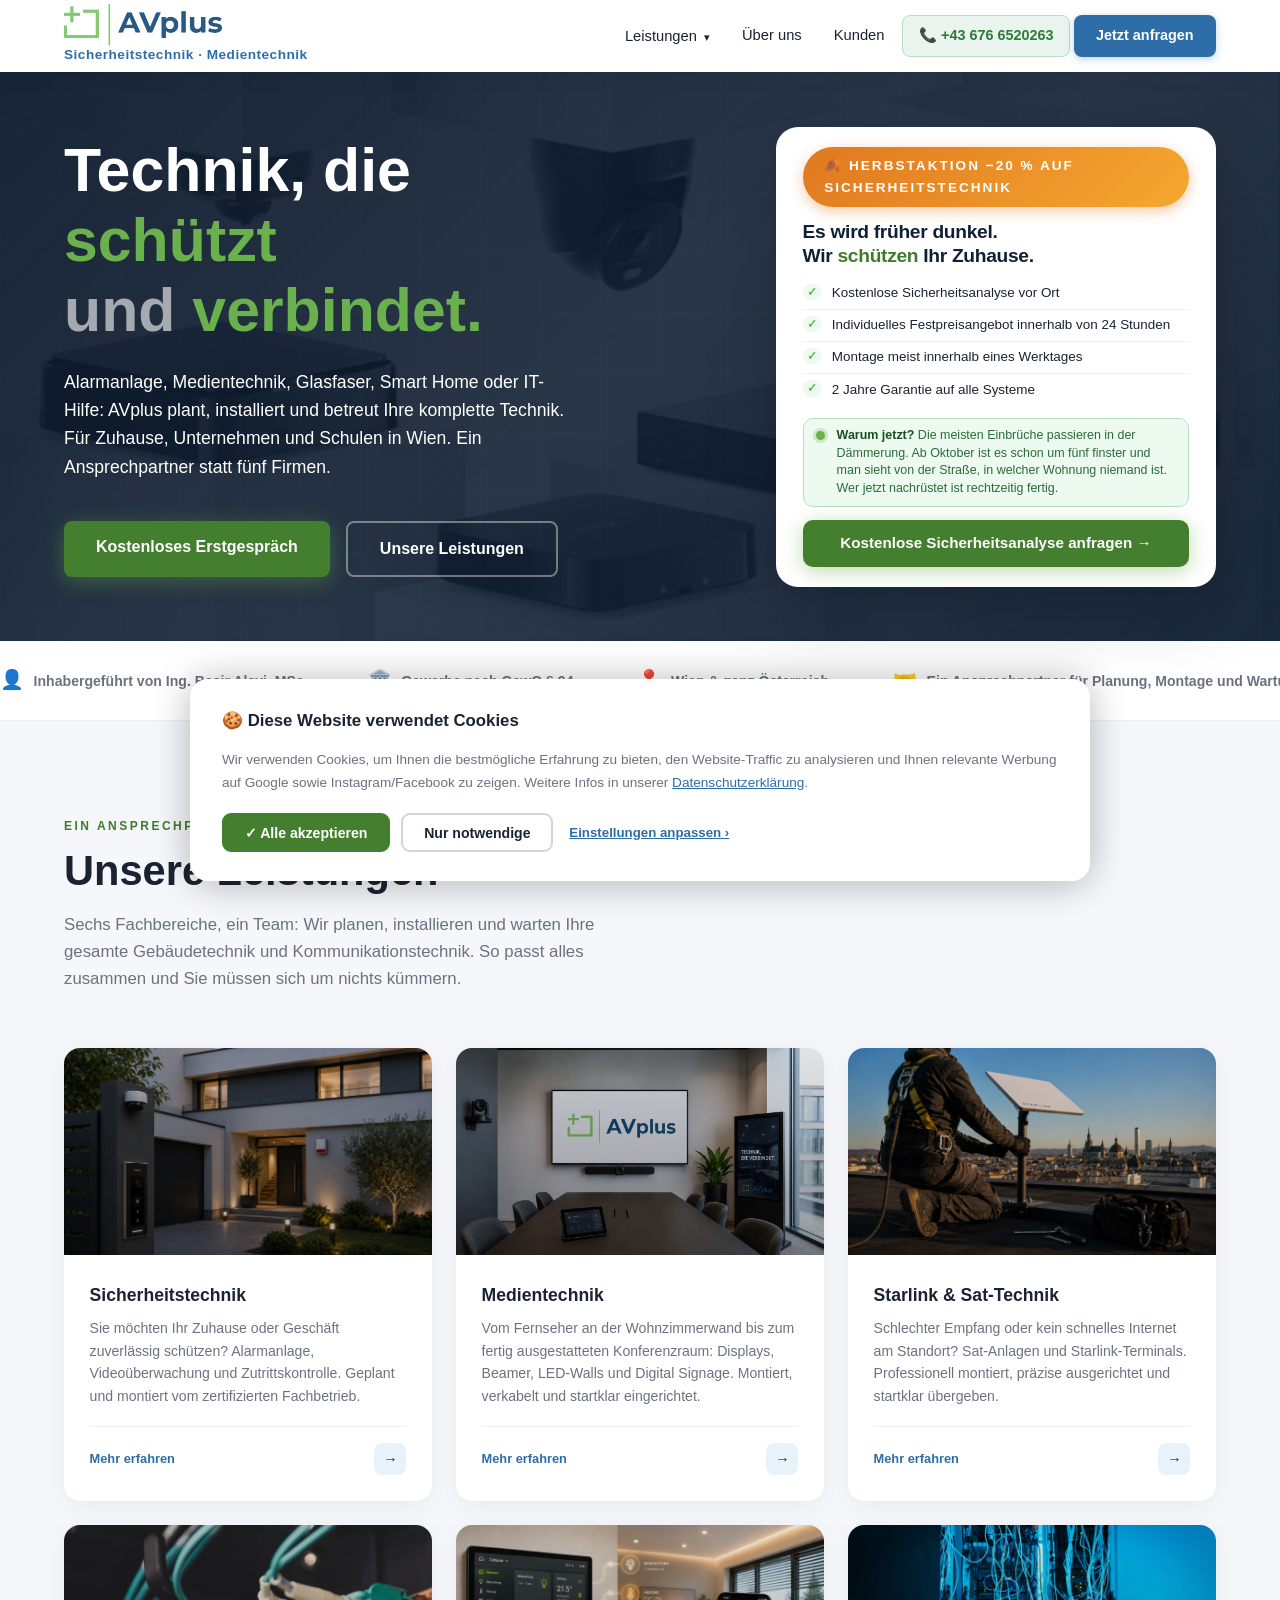
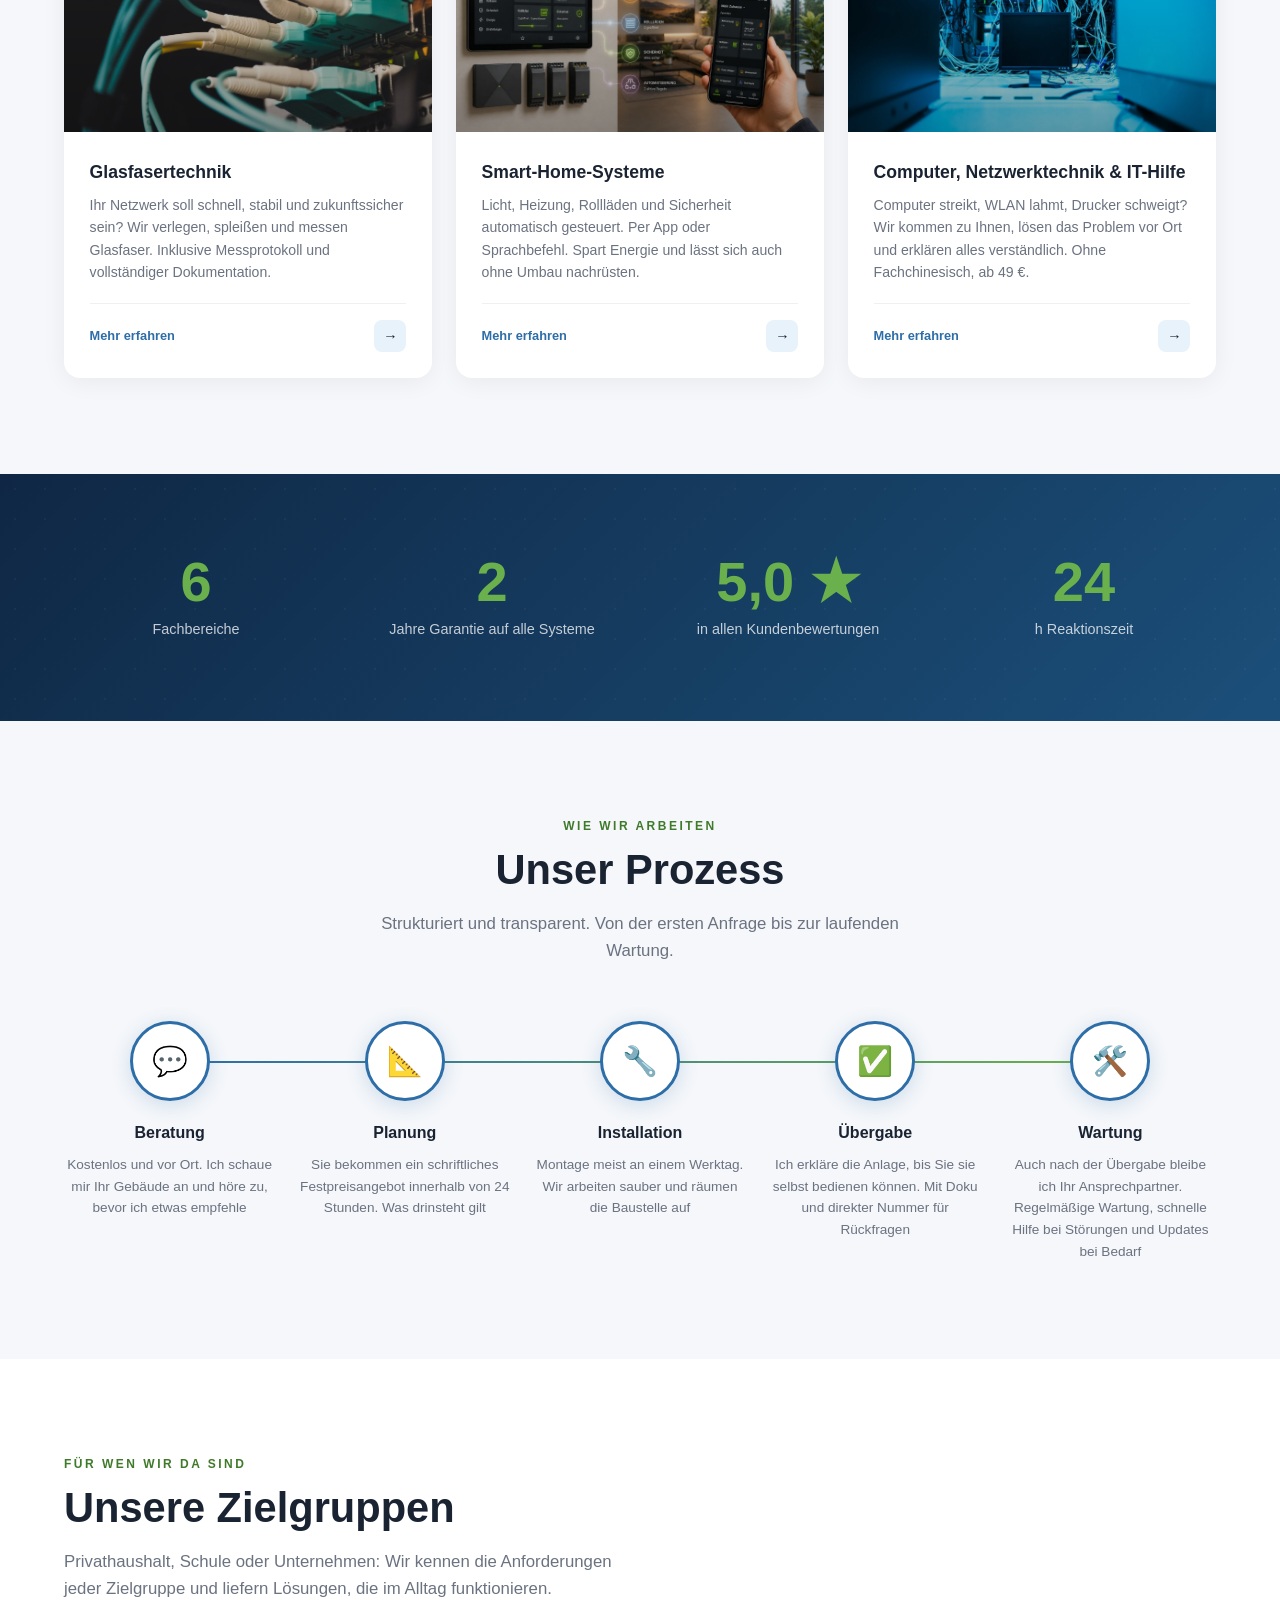
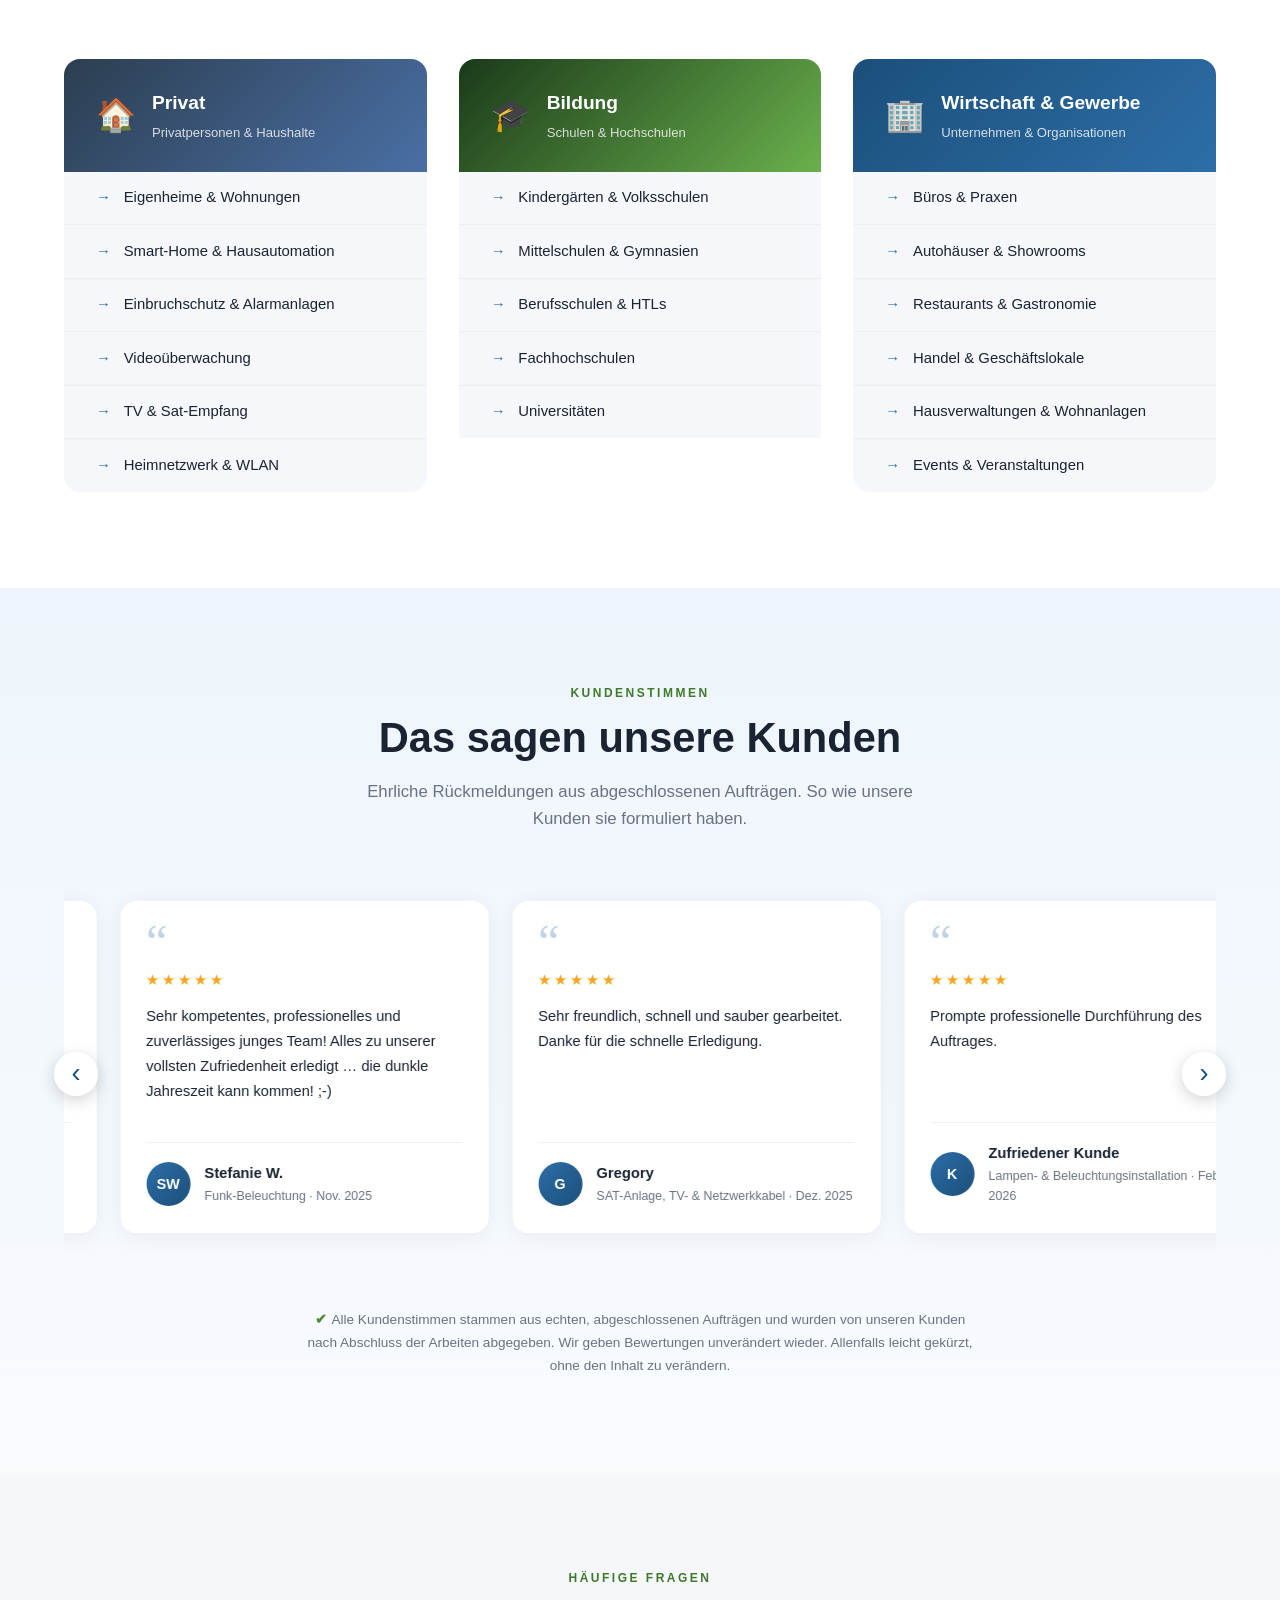
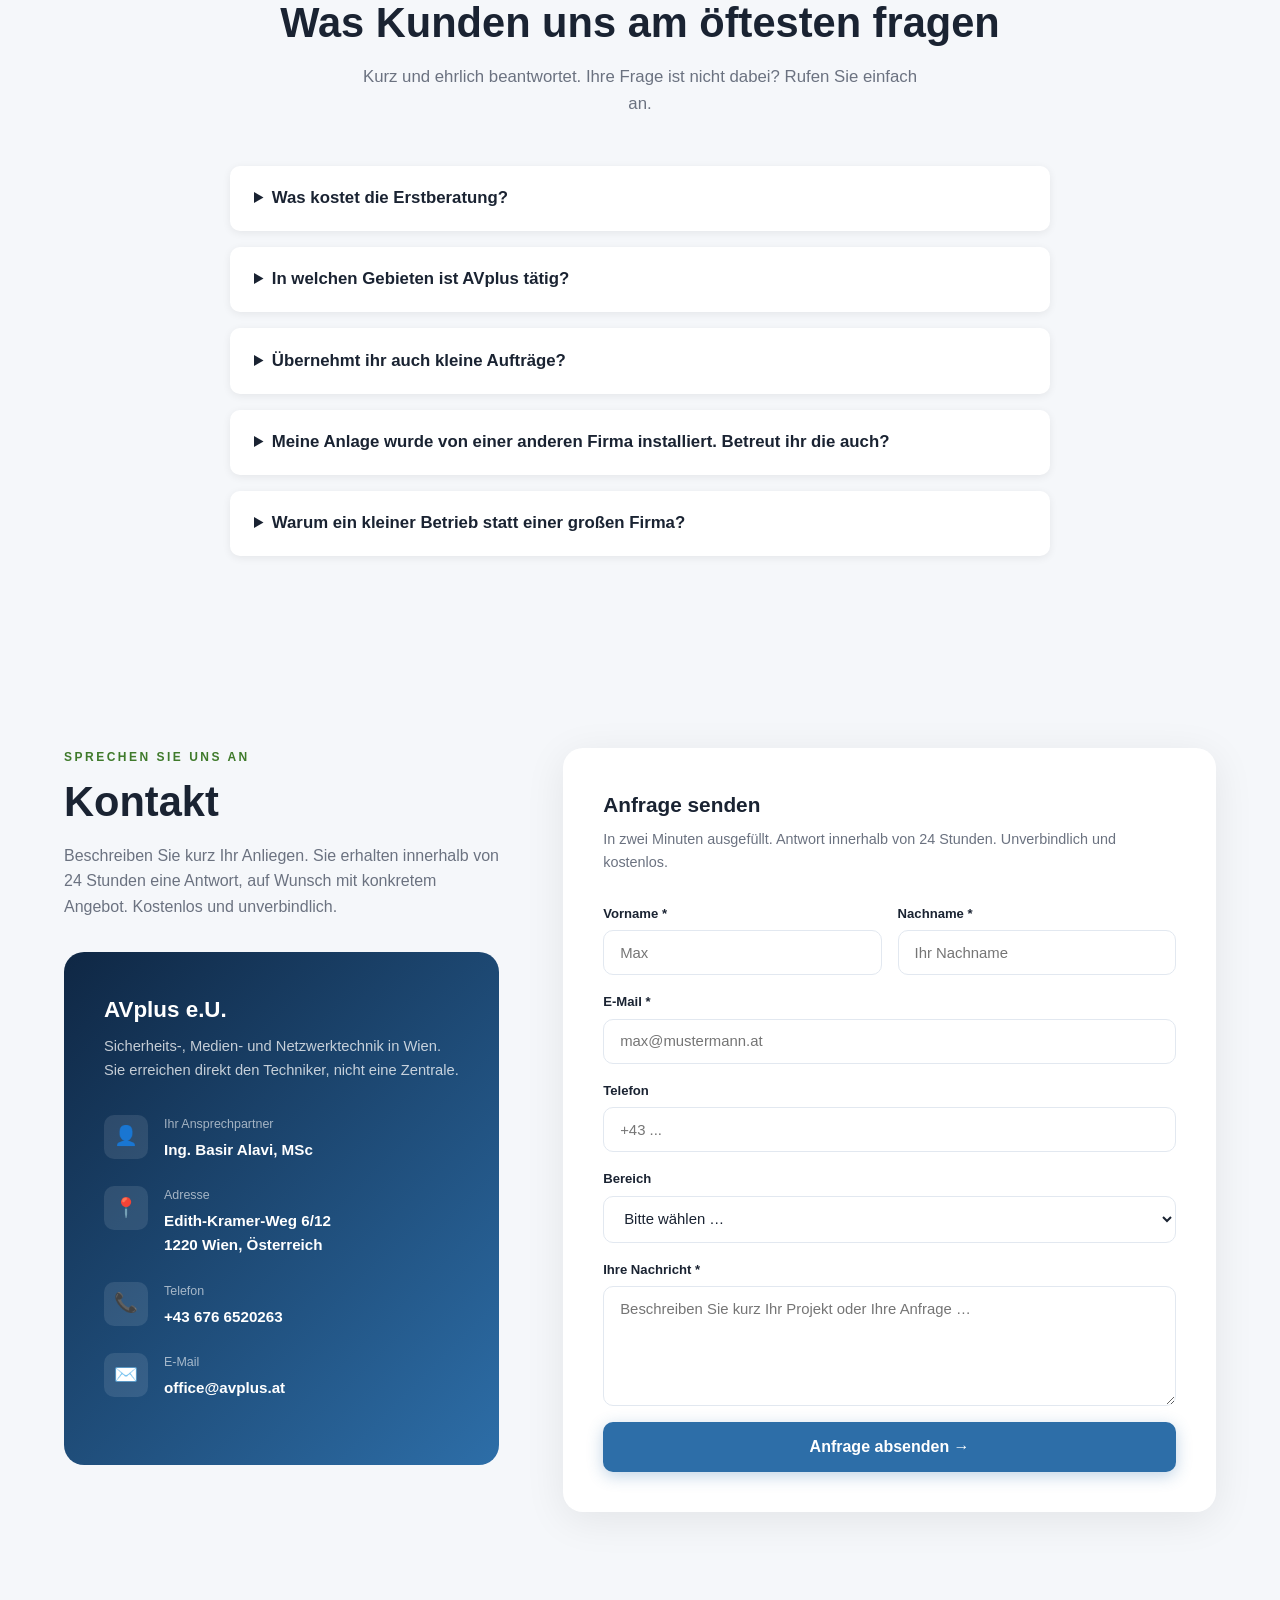
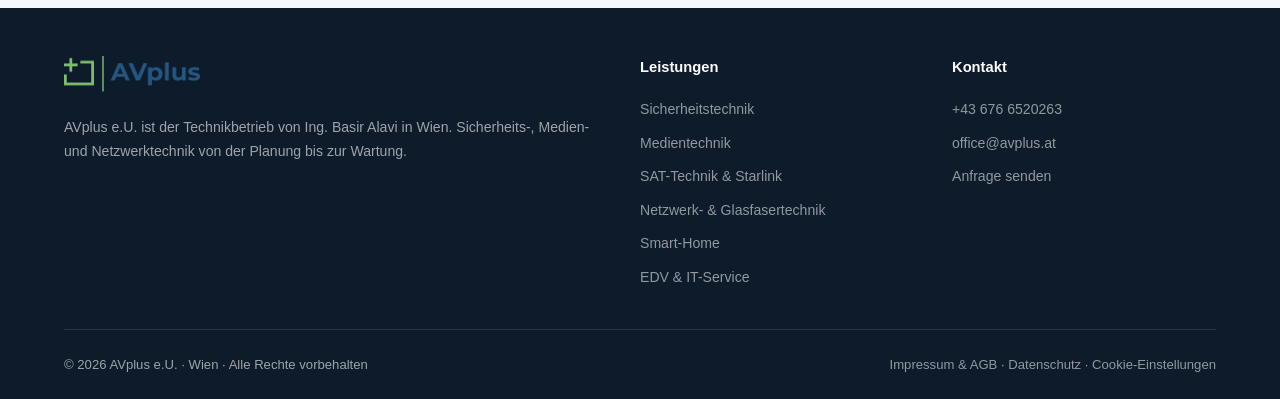
==== index.html @ 1c1f1fd6 "Anruf-Balken am Handy auf allen Leistungsseiten, Herbstaktion als Sicherheitstechnik gekennzeichnet " ====
<!DOCTYPE html>
<html lang="de">
<head>
  <meta charset="UTF-8" />
  <!-- Google Consent Mode v2: standardmäßig alles abgelehnt, bis der Besucher im Cookie-Banner zustimmt -->
  <script>
    window.dataLayer = window.dataLayer || [];
    function gtag(){dataLayer.push(arguments);}
    gtag('consent', 'default', {
      'ad_storage': 'denied',
      'ad_user_data': 'denied',
      'ad_personalization': 'denied',
      'analytics_storage': 'denied',
      'wait_for_update': 500
    });
    gtag('js', new Date());
    gtag('config', 'G-Z25PB37C6Y');
  </script>
  <!-- Google tag (gtag.js) -->
  <link rel="preconnect" href="https://www.googletagmanager.com" />
  <script async src="https://www.googletagmanager.com/gtag/js?id=G-Z25PB37C6Y"></script>
  <meta name="description" content="Alarmanlage, Medientechnik, Glasfaser, Smart Home &amp; IT-Hilfe in Wien. Persönlich geplant von Ing. Basir Alavi, MSc. Kostenlose Beratung ✓ Festpreis in 24 h ✓" />
  <meta name="viewport" content="width=device-width, initial-scale=1.0" />
  <!-- Favicon / Firmenlogo für Browser-Tab & Google-Suche -->
  <link rel="icon" href="/favicon.ico" sizes="any" />
  <link rel="icon" type="image/png" sizes="96x96" href="/favicon-96x96.png" />
  <link rel="icon" type="image/png" sizes="32x32" href="/favicon-32x32.png" />
  <link rel="apple-touch-icon" sizes="180x180" href="/apple-touch-icon.png" />
  <!-- Ohne JavaScript: Scroll-Animationen deaktivieren, damit alle Inhalte sichtbar sind -->
  <noscript><style>.reveal,.reveal-left,.reveal-right{opacity:1 !important;transform:none !important}</style></noscript>
  <meta name="robots" content="index, follow" />
  <link rel="canonical" href="https://www.avplus.at/" />
  <!-- Open Graph -->
  <meta property="og:type" content="website" />
  <meta property="og:url" content="https://www.avplus.at/" />
  <meta property="og:title" content="AVplus e.U. – Sicherheits-, Medien- & Netzwerktechnik in Wien" />
  <meta property="og:description" content="Ein Ansprechpartner für Alarmanlage, Videoüberwachung, Medientechnik, Glasfaser, Smart Home & IT-Hilfe in Wien. Kostenlose Beratung, Angebot in 24 h." />
  <meta property="og:image" content="https://www.avplus.at/bilder/header.png" />
  <meta property="og:locale" content="de_AT" />
  <meta name="twitter:card" content="summary_large_image" />
  <meta name="twitter:title" content="AVplus e.U. – Sicherheits-, Medien- & Netzwerktechnik in Wien" />
  <meta name="twitter:description" content="Alarmanlage, Videoüberwachung, Medientechnik, Glasfaser, Smart Home & IT-Hilfe in Wien. Kostenlose Beratung, Angebot in 24 h." />
  <meta name="twitter:image" content="https://www.avplus.at/bilder/header.png" />
  <!-- Schema.org: LocalBusiness -->
  <script type="application/ld+json">
  {
    "@context": "https://schema.org",
    "@type": "LocalBusiness",
    "@id": "https://www.avplus.at/",
    "name": "AVplus e.U.",
    "description": "Professionelle Sicherheitstechnik, Medientechnik, Smart Home, Glasfasertechnik und IT-Service in Wien und ganz Österreich.",
    "url": "https://www.avplus.at",
    "logo": "https://www.avplus.at/logo.png",
    "image": "https://www.avplus.at/logo.png",
    "foundingDate": "2023-09-27",
    "founder": {
      "@type": "Person",
      "name": "Basir Alavi",
      "honorificPrefix": "Ing.",
      "honorificSuffix": "MSc",
      "jobTitle": "Gründer & Inhaber",
      "worksFor": { "@id": "https://www.avplus.at/" },
      "knowsAbout": ["Sicherheitstechnik", "Alarmanlagen", "Medientechnik", "Glasfasertechnik", "Netzwerktechnik", "Smart Home", "Satellitentechnik"]
    },
    "telephone": "+436766520263",
    "email": "office@avplus.at",
    "address": {
      "@type": "PostalAddress",
      "streetAddress": "Edith-Kramer-Weg 6/12",
      "postalCode": "1220",
      "addressLocality": "Wien",
      "addressCountry": "AT"
    },
    "geo": {
      "@type": "GeoCoordinates",
      "latitude": 48.243966,
      "longitude": 16.481721
    },
    "areaServed": {
      "@type": "AdministrativeArea",
      "name": "Wien und ganz Österreich"
    },
    "priceRange": "€€",
    "openingHoursSpecification": {
      "@type": "OpeningHoursSpecification",
      "dayOfWeek": ["Monday","Tuesday","Wednesday","Thursday","Friday"],
      "opens": "08:00",
      "closes": "18:00"
    },
    "hasOfferCatalog": {
      "@type": "OfferCatalog",
      "name": "Leistungen",
      "itemListElement": [
        {"@type": "Offer", "itemOffered": {"@type": "Service", "name": "Sicherheitstechnik Wien", "url": "https://www.avplus.at/sicherheitstechnik"}},
        {"@type": "Offer", "itemOffered": {"@type": "Service", "name": "Medientechnik Wien", "url": "https://www.avplus.at/medientechnik"}},
        {"@type": "Offer", "itemOffered": {"@type": "Service", "name": "SAT-Technik & Starlink Wien", "url": "https://www.avplus.at/ucc"}},
        {"@type": "Offer", "itemOffered": {"@type": "Service", "name": "Smart Home Wien", "url": "https://www.avplus.at/smarthome"}},
        {"@type": "Offer", "itemOffered": {"@type": "Service", "name": "Glasfasertechnik Wien", "url": "https://www.avplus.at/lwl"}},
        {"@type": "Offer", "itemOffered": {"@type": "Service", "name": "Computer & IT-Hilfe Wien", "url": "https://www.avplus.at/edv"}}
      ]
    },
    "sameAs": [
      "https://firmen.wko.at/avplus-eu-glasfaser--netzwerk---medien-und-sicherheitstechnik/wien/?firmaid=19e0b712-6e92-4921-a608-9145b6416cbd",
      "https://www.evi.gv.at/f/612904f"
    ]
  }
  </script>
  <!-- Schema.org: FAQ der Startseite (Fragen stehen sichtbar im FAQ-Abschnitt) -->
  <script type="application/ld+json">
  {
    "@context": "https://schema.org",
    "@type": "FAQPage",
    "mainEntity": [
      {
        "@type": "Question",
        "name": "Was kostet die Erstberatung?",
        "acceptedAnswer": { "@type": "Answer", "text": "Nichts. Ich schaue mir Ihr Projekt vor Ort an und Sie bekommen innerhalb von 24 Stunden ein schriftliches Festpreisangebot. Das Angebot ist unverbindlich. Sie entscheiden danach in Ruhe." }
      },
      {
        "@type": "Question",
        "name": "In welchen Gebieten ist AVplus tätig?",
        "acceptedAnswer": { "@type": "Answer", "text": "Hauptsächlich in Wien und Umgebung. SAT- und Starlink-Montagen übernehmen wir in ganz Österreich. Bei größeren Projekten zahlt sich auch eine weitere Anfahrt aus. Fragen kostet nichts." }
      },
      {
        "@type": "Question",
        "name": "Übernehmt ihr auch kleine Aufträge?",
        "acceptedAnswer": { "@type": "Answer", "text": "Ja. Ein einzelner Fernseher an der Wand ist genauso willkommen wie ein komplettes Bürogebäude. TV-Montage gibt es ab 79 Euro. IT-Hilfe ab 49 Euro." }
      },
      {
        "@type": "Question",
        "name": "Meine Anlage wurde von einer anderen Firma installiert. Betreut ihr die auch?",
        "acceptedAnswer": { "@type": "Answer", "text": "In den meisten Fällen ja. Ich sehe mir die bestehende Anlage an und sage Ihnen ehrlich, ob eine Übernahme sinnvoll ist. Manchmal reicht ein Service. Manchmal ist der Umstieg günstiger als die Reparatur." }
      },
      {
        "@type": "Question",
        "name": "Warum ein kleiner Betrieb statt einer großen Firma?",
        "acceptedAnswer": { "@type": "Answer", "text": "Weil Sie bei AVplus immer mit derselben Person sprechen. Ing. Basir Alavi plant Ihre Anlage, montiert sie und hebt ab, wenn Sie später anrufen. Dazu kommen fixe Preise. Was im Angebot steht, gilt." }
      }
    ]
  }
  </script>
  <title>Sicherheitstechnik, Medientechnik & Smart Home Wien | AVplus e.U.</title>
  <style>
    *, *::before, *::after { box-sizing: border-box; margin: 0; padding: 0; }

    :root {
      --blue: #2d6ea8;
      --blue-dark: #1b4f7a;
      --blue-light: #e8f2fb;
      --green: #6ab04c;
      --green-dark: #4e8a36;
      --white: #ffffff;
      --gray-light: #f5f7fa;
      --gray: #6b7280;
      --text: #1a2332;
    }

    html { scroll-behavior: smooth; overflow-x: hidden; }

    body {
      font-family: 'Segoe UI', Arial, sans-serif;
      color: var(--text);
      line-height: 1.6;
      overflow-x: hidden;
      background: var(--white);
    }
    img { max-width: 100%; height: auto; }

    /* ── SCROLL ANIMATIONS ── */
    .reveal {
      opacity: 0;
      transform: translateY(40px);
      transition: opacity 0.7s ease, transform 0.7s ease;
    }
    .reveal.visible {
      opacity: 1;
      transform: translateY(0);
    }
    .reveal-left {
      opacity: 0;
      transform: translateX(-50px);
      transition: opacity 0.7s ease, transform 0.7s ease;
    }
    .reveal-left.visible { opacity: 1; transform: translateX(0); }
    .reveal-right {
      opacity: 0;
      transform: translateX(50px);
      transition: opacity 0.7s ease, transform 0.7s ease;
    }
    .reveal-right.visible { opacity: 1; transform: translateX(0); }

    .delay-1 { transition-delay: 0.1s; }
    .delay-2 { transition-delay: 0.2s; }
    .delay-3 { transition-delay: 0.3s; }
    .delay-4 { transition-delay: 0.4s; }
    .delay-5 { transition-delay: 0.5s; }

    /* ── HEADER ── */
    header {
      position: fixed;
      top: 0; left: 0; right: 0;
      z-index: 1000;
      background: rgba(255,255,255,0.97);
      backdrop-filter: blur(10px);
      box-shadow: 0 2px 20px rgba(0,0,0,0.08);
      padding: 0 5%;
      display: flex;
      align-items: center;
      justify-content: space-between;
      height: 72px;
      transition: height 0.3s;
    }

    header.scrolled { height: 60px; box-shadow: 0 4px 24px rgba(0,0,0,0.12); }

    .logo { display:inline-flex; flex-direction:column; align-items:flex-start; text-decoration:none; }
    .logo img { width:auto; height: 42px; transition: height 0.3s; }
    .logo-tagline { font-size:0.72rem; font-weight:600; color:#4a5568; letter-spacing:0.5px; white-space:nowrap; margin-top:3px; }
    header.scrolled .logo img { width:auto; height: 34px; }

    nav { display: flex; gap: 0.2rem; align-items: center; }

    .nav-link {
      text-decoration: none;
      color: var(--text);
      font-size: 0.92rem;
      font-weight: 500;
      padding: 0.5rem 0.9rem;
      border-radius: 6px;
      transition: color 0.2s, background 0.2s;
      position: relative;
    }
    .nav-link:hover { color: var(--blue); background: var(--blue-light); }

    .nav-dropdown { position: relative; }
    .nav-dropdown:hover .dropdown-menu { opacity: 1; pointer-events: all; transform: translateY(0); }

    .dropdown-arrow { font-size: 0.7rem; margin-left: 3px; }

    .dropdown-menu {
      position: absolute;
      top: calc(100% + 8px);
      left: 0;
      background: var(--white);
      border-radius: 12px;
      box-shadow: 0 8px 40px rgba(0,0,0,0.15);
      padding: 0.6rem;
      min-width: 240px;
      opacity: 0;
      pointer-events: none;
      transform: translateY(-8px);
      transition: opacity 0.2s, transform 0.2s;
    }

    .dropdown-menu a {
      display: flex;
      align-items: center;
      gap: 0.75rem;
      padding: 0.65rem 0.9rem;
      border-radius: 8px;
      text-decoration: none;
      color: var(--text);
      font-size: 0.9rem;
      font-weight: 500;
      transition: background 0.15s;
    }
    .dropdown-menu a:hover { background: var(--gray-light); }
    .dropdown-menu a .di { font-size: 1.1rem; }

    .btn {
      display: inline-block;
      background: var(--blue);
      color: var(--white) !important;
      padding: 0.6rem 1.4rem;
      border-radius: 8px;
      text-decoration: none;
      font-weight: 600;
      font-size: 0.9rem;
      transition: background 0.2s, transform 0.15s, box-shadow 0.2s;
      box-shadow: 0 2px 8px rgba(45,110,168,0.3);
    }
    .btn:hover {
      background: var(--blue-dark);
      transform: translateY(-1px);
      box-shadow: 0 4px 16px rgba(45,110,168,0.4);
    }

    /* ── HERO ── */
    #hero {
      margin-top: 72px;
      min-height: 416px;
      background: linear-gradient(135deg, #0d1b2e 0%, #162840 60%, #1a3350 100%);
      display: flex;
      align-items: center;
      justify-content: space-between;
      gap: 3rem;
      padding: 5% 5%;
      position: relative;
      overflow: visible;
      isolation: isolate;
      transform: translateZ(0);
    }

    /* Floating logo watermarks */
    .hero-logo-bg {
      position: absolute;
      pointer-events: none;
      user-select: none;
    }
    .hero-logo-bg img {
      width: 100%;
      height: auto;
      display: block;
      filter: invert(1);
      mix-blend-mode: screen;
      opacity: var(--op, 0.18);
    }

    .hero-logo-1 { width: 420px; right: -30px;  top: -20px;   --dur:12s; --delay:0s;   --op:0.13; }
    .hero-logo-2 { width: 260px; right: 300px;  bottom: -20px;--dur:9s;  --delay:1.8s; --op:0.09; }
    .hero-logo-3 { width: 180px; left: 36%;     top: 12%;     --dur:14s; --delay:3.5s; --op:0.08; }
    .hero-logo-4 { width: 120px; left: 8%;      bottom: 15%;  --dur:11s; --delay:5s;   --op:0.07; }

    @keyframes floatLogo {
      0%   { transform: translateY(0px)   rotate(0deg);  }
      25%  { transform: translateY(-16px) rotate(2deg);  }
      50%  { transform: translateY(-24px) rotate(-2deg); }
      75%  { transform: translateY(-10px) rotate(3deg);  }
      100% { transform: translateY(0px)   rotate(0deg);  }
    }

    /* Animated grid lines */
    .hero-grid {
      position: absolute;
      inset: 0;
      background-image:
        linear-gradient(rgba(255,255,255,0.04) 1px, transparent 1px),
        linear-gradient(90deg, rgba(255,255,255,0.04) 1px, transparent 1px);
      background-size: 60px 60px;
    }

    .hero-content {
      flex: 1;
      min-width: 0;
      color: var(--white);
      position: relative;
      z-index: 1;
    }

    .hero-badge {
      display: inline-flex;
      align-items: center;
      gap: 0.5rem;
      background: rgba(106,176,76,0.2);
      border: 1px solid rgba(106,176,76,0.5);
      color: #a8e88a;
      font-size: 0.78rem;
      font-weight: 700;
      letter-spacing: 1.5px;
      text-transform: uppercase;
      padding: 0.4rem 1rem;
      border-radius: 50px;
      margin-bottom: 1.5rem;
      animation: fadeDown 0.8s ease forwards;
    }
    .hero-badge::before { content: '●'; font-size: 0.6rem; animation: pulse 2s infinite; }
    @keyframes pulse { 0%,100%{opacity:1} 50%{opacity:0.3} }

    .hero-content h1 {
      font-size: clamp(2.2rem, 5vw, 3.8rem);
      font-weight: 800;
      line-height: 1.15;
      margin-bottom: 1.4rem;
      animation: fadeUp 0.8s ease 0.2s both;
      min-height: calc(clamp(2.2rem, 5vw, 3.8rem) * 1.15 * 2);
    }
    .hero-content {
      flex: 0 0 45%;
      max-width: 45%;
    }
    .hero-content h1 span { color: var(--green); }
    .hero-content h1 em { font-style: normal; color: rgba(255,255,255,0.6); }

    .hero-content p {
      font-size: 1.1rem;
      opacity: 0.85;
      margin-bottom: 2.5rem;
      max-width: 520px;
      animation: fadeUp 0.8s ease 0.4s both;
    }

    .hero-btns {
      display: flex;
      gap: 1rem;
      flex-wrap: wrap;
      animation: fadeUp 0.8s ease 0.6s both;
    }

    .btn-hero {
      background: #447f2f;
      color: var(--white);
      padding: 0.85rem 2rem;
      border-radius: 8px;
      text-decoration: none;
      font-weight: 700;
      font-size: 1rem;
      box-shadow: 0 4px 20px rgba(106,176,76,0.4);
      transition: transform 0.2s, box-shadow 0.2s;
    }
    .btn-hero:hover { transform: translateY(-2px); box-shadow: 0 8px 30px rgba(106,176,76,0.5); }

    .btn-ghost {
      background: transparent;
      border: 2px solid rgba(255,255,255,0.4);
      color: var(--white);
      padding: 0.85rem 2rem;
      border-radius: 8px;
      text-decoration: none;
      font-weight: 600;
      font-size: 1rem;
      transition: border-color 0.2s, background 0.2s;
    }
    .btn-ghost:hover { border-color: var(--white); background: rgba(255,255,255,0.1); }

    .hero-stats {
      display: flex;
      gap: 2.5rem;
      margin-top: 3.5rem;
      padding-top: 2.5rem;
      border-top: 1px solid rgba(255,255,255,0.15);
      animation: fadeUp 0.8s ease 0.8s both;
    }
    .hero-stat-num {
      font-size: 2rem;
      font-weight: 800;
      color: var(--green);
    }
    .hero-stat-label { font-size: 0.82rem; color: rgba(255,255,255,0.6); margin-top: 0.1rem; }

    @keyframes fadeUp { from { opacity:0; transform:translateY(30px); } to { opacity:1; transform:translateY(0); } }
    @keyframes fadeDown { from { opacity:0; transform:translateY(-20px); } to { opacity:1; transform:translateY(0); } }

    /* ── PREMIUM PROMO CARD ── */
    .promo-card {
      background: #ffffff;
      border-radius: 22px;
      padding: 1.2rem 1.6rem 1.2rem;
      color: var(--text);
      box-shadow: 0 24px 72px rgba(0,0,0,0.18), 0 4px 16px rgba(0,0,0,0.08);
      border: 1px solid rgba(255,255,255,0.9);
    }
    @keyframes heartbeat {
      0%,100% { box-shadow: 0 24px 72px rgba(0,0,0,0.18), 0 4px 16px rgba(0,0,0,0.08); }
      14%      { box-shadow: 0 28px 80px rgba(106,176,76,0.35), 0 4px 20px rgba(106,176,76,0.2); transform: scale(1.012); }
      28%      { transform: scale(1); }
      42%      { box-shadow: 0 26px 76px rgba(106,176,76,0.2), 0 4px 16px rgba(0,0,0,0.08); transform: scale(1.006); }
      70%      { transform: scale(1); }
    }
    .promo-card.heartbeat { animation: heartbeat 2.6s ease-in-out infinite; }
    /* Handy: kräftigerer Puls mit grünem Ring, damit die Aktion auffällt */
    @keyframes heartbeatMobil {
      0%,100% { transform: scale(1); box-shadow: 0 24px 72px rgba(0,0,0,0.18), 0 4px 16px rgba(0,0,0,0.08); }
      14%     { transform: scale(1.035); box-shadow: 0 0 0 12px rgba(106,176,76,0.22), 0 28px 80px rgba(106,176,76,0.5); }
      28%     { transform: scale(1); box-shadow: 0 0 0 4px rgba(106,176,76,0.1), 0 24px 72px rgba(0,0,0,0.18); }
      42%     { transform: scale(1.02); box-shadow: 0 0 0 8px rgba(106,176,76,0.16), 0 26px 76px rgba(106,176,76,0.35); }
      70%     { transform: scale(1); box-shadow: 0 24px 72px rgba(0,0,0,0.18), 0 4px 16px rgba(0,0,0,0.08); }
    }
    @media (max-width: 768px) {
      .promo-card.heartbeat { animation: heartbeatMobil 2.2s ease-in-out infinite; }
    }

    .promo-badge {
      display: inline-flex;
      align-items: center;
      gap: 0.5rem;
      background: linear-gradient(135deg, #e07820, #f5a830);
      color: #fff;
      font-size: 0.85rem;
      font-weight: 800;
      letter-spacing: 2px;
      text-transform: uppercase;
      padding: 0.52rem 1.35rem;
      border-radius: 50px;
      margin-bottom: 0.8rem;
      box-shadow: 0 4px 14px rgba(224,120,32,0.4);
    }
    .promo-card h3 {
      font-size: clamp(1rem, 1.6vw, 1.2rem);
      font-weight: 800;
      line-height: 1.25;
      margin-bottom: 0.6rem;
      color: #0f1f36;
      letter-spacing: -0.3px;
    }
    .promo-card h3 span { color: #3f7a2b; }
    .promo-card > p {
      font-size: 0.87rem;
      color: #5a6575;
      margin-bottom: 1rem;
      line-height: 1.7;
    }
    .promo-list { list-style: none; margin-bottom: 0.8rem; }
    .promo-list li {
      font-size: 0.84rem;
      padding: 0.3rem 0;
      color: #1a2332;
      display: flex;
      align-items: flex-start;
      gap: 0.7rem;
      border-bottom: 1px solid #f0f2f5;
    }
    .promo-list li:last-child { border-bottom: none; }
    .promo-list li::before {
      content: '✓';
      display: flex; align-items: center; justify-content: center;
      width: 18px; height: 18px; min-width: 18px;
      background: #edfaf0;
      color: var(--green);
      font-weight: 800;
      font-size: 0.72rem;
      border-radius: 50%;
      margin-top: 1px;
    }
    .promo-urgency {
      display: flex;
      align-items: flex-start;
      gap: 0.7rem;
      font-size: 0.78rem;
      color: #2d6a38;
      margin-bottom: 0.8rem;
      padding: 0.55rem 0.8rem;
      background: #edfaf0;
      border-radius: 10px;
      border: 1px solid #b6dfc0;
      line-height: 1.4;
    }
    .promo-urgency strong { color: #1a4d25; font-weight: 700; }
    .promo-live-dot {
      width: 9px; height: 9px; min-width: 9px;
      background: var(--green);
      border-radius: 50%;
      margin-top: 4px;
      box-shadow: 0 0 0 3px rgba(106,176,76,0.25);
      animation: pulse 1.5s infinite;
    }
    .promo-divider {
      border: none;
      border-top: 1px solid #eef0f3;
      margin: 1.2rem 0;
    }
    .promo-trust {
      text-align: center;
      font-size: 0.76rem;
      color: #8a95a3;
      margin-top: 0.8rem;
      letter-spacing: 0.2px;
    }
    .promo-trust span { color: var(--green); font-weight: 600; }

    /* Hero Promo Card */
    .hero-visual {
      position: absolute;
      right: 5%;
      top: 50%;
      transform: translateY(-50%) translateX(60px);
      width: 440px;
      z-index: 3;
      opacity: 0;
      pointer-events: none;
      transition: opacity 0.55s ease, transform 0.65s cubic-bezier(0.34,1.3,0.64,1);
    }
    .hero-visual.show {
      opacity: 1;
      pointer-events: all;
      transform: translateY(-50%) translateX(0) !important;
    }
    @media (max-width: 1100px) {
      #hero { flex-direction: column; }
      .hero-content { flex: 1 1 auto; max-width: 100%; }
      .hero-visual { position: static; width: 100%; max-width: 440px; margin: 2.5rem auto 0; transform: none !important; }
      .hero-visual.show { transform: none !important; }
      #hero > .hero-btns { justify-content: center; margin: 1rem auto 0; position: relative; z-index: 3; }
    }
    .promo-price {
      display: flex;
      align-items: baseline;
      gap: 0.5rem;
      margin-bottom: 1.1rem;
    }
    .promo-price-label { font-size: 0.78rem; opacity: 0.6; }
    .promo-price-val { font-size: 1.6rem; font-weight: 800; color: var(--green); }
    .promo-price-note { font-size: 0.75rem; opacity: 0.55; }
    .promo-cta {
      display: block;
      background: #447f2f;
      color: #fff !important;
      text-align: center;
      padding: 0.7rem 1.5rem;
      border-radius: 10px;
      text-decoration: none;
      font-weight: 700;
      font-size: 0.95rem;
      transition: all 0.2s;
      box-shadow: 0 4px 20px rgba(106,176,76,0.45);
    }
    .promo-cta:hover {
      background: #386b27;
      transform: translateY(-2px);
      box-shadow: 0 8px 30px rgba(106,176,76,0.55);
    }

    /* ── TRUST BAR (Laufband: bewegt sich von rechts nach links) ── */
    .trust-bar {
      background: var(--white);
      padding: 1.5rem 0;
      border-bottom: 1px solid #eee;
      overflow: hidden;
    }
    .trust-track {
      display: flex;
      align-items: center;
      width: max-content;
      animation: trustLauf 35s linear infinite; /* Dauer hier = Geschwindigkeit */
    }
    .trust-bar:hover .trust-track { animation-play-state: paused; }
    @keyframes trustLauf {
      from { transform: translateX(0); }
      to   { transform: translateX(-50%); }
    }
    @media (prefers-reduced-motion: reduce) {
      .trust-track { animation: none; width: auto; flex-wrap: wrap; justify-content: center; }
    }
    .trust-item {
      display: flex;
      align-items: center;
      gap: 0.6rem;
      color: var(--gray);
      font-size: 0.88rem;
      font-weight: 600;
      white-space: nowrap;
      margin-right: 4rem;
    }
    .trust-item .ti { font-size: 1.2rem; }

    /* ── SECTIONS ── */
    section { padding: 6rem 5%; }

    .section-label {
      font-size: 0.75rem;
      font-weight: 700;
      letter-spacing: 2.5px;
      text-transform: uppercase;
      color: #3f7a2b;
      margin-bottom: 0.6rem;
    }

    h2 {
      font-size: clamp(1.8rem, 3.5vw, 2.6rem);
      font-weight: 800;
      color: var(--text);
      line-height: 1.2;
      margin-bottom: 1rem;
    }

    .section-intro {
      color: var(--gray);
      max-width: 560px;
      margin-bottom: 3.5rem;
      font-size: 1.05rem;
    }

    /* ── LEISTUNGEN ── */
    #leistungen { background: var(--gray-light); }

    .leistungen-grid {
      display: grid;
      grid-template-columns: repeat(3, 1fr);
      gap: 1.5rem;
    }

    .l-card {
      background: var(--white);
      border-radius: 16px;
      overflow: hidden;
      box-shadow: 0 4px 24px rgba(0,0,0,0.06);
      transition: transform 0.3s, box-shadow 0.3s;
      text-decoration: none;
      color: var(--text);
      display: flex;
      flex-direction: column;
    }
    .l-card:hover {
      transform: translateY(-6px);
      box-shadow: 0 16px 48px rgba(0,0,0,0.12);
    }

    .l-card-img {
      aspect-ratio: 16 / 9;
      position: relative;
      overflow: hidden;
    }

    .l-card-img img {
      width: 100%;
      height: 100%;
      object-fit: cover;
      transition: transform 0.5s ease;
      display: block;
    }

    .l-card:hover .l-card-img img { transform: scale(1.06); }

    .l-card-img .img-overlay {
      position: absolute;
      inset: 0;
      background: linear-gradient(to bottom, rgba(0,0,0,0.08) 0%, rgba(0,0,0,0.35) 100%);
    }

    .l-card-body { padding: 1.6rem; flex: 1; display: flex; flex-direction: column; }
    .l-card-body h3 { font-size: 1.1rem; font-weight: 700; margin-bottom: 0.5rem; }
    .l-card-body p { font-size: 0.88rem; color: var(--gray); flex: 1; line-height: 1.6; }

    .l-card-footer {
      display: flex;
      align-items: center;
      justify-content: space-between;
      margin-top: 1.2rem;
      padding-top: 1rem;
      border-top: 1px solid #f0f0f0;
    }
    .l-card-footer span { font-size: 0.8rem; font-weight: 700; color: var(--blue); }
    .l-card-arrow {
      width: 32px; height: 32px;
      background: var(--blue-light);
      border-radius: 8px;
      display: flex; align-items: center; justify-content: center;
      font-size: 0.9rem;
      transition: background 0.2s, transform 0.2s;
    }
    .l-card:hover .l-card-arrow { background: var(--blue); color: var(--white); transform: translateX(3px); }

    /* ── NUMBERS ── */
    #zahlen {
      background: linear-gradient(135deg, #0f2744 0%, #1b4f7a 100%);
      padding: 5rem 5%;
      position: relative;
      overflow: hidden;
    }
    #zahlen::before {
      content: '';
      position: absolute;
      inset: 0;
      background-image: radial-gradient(circle, rgba(255,255,255,0.04) 1px, transparent 1px);
      background-size: 30px 30px;
    }

    .zahlen-grid {
      display: grid;
      grid-template-columns: repeat(4, 1fr);
      gap: 2rem;
      position: relative;
    }

    .zahl-item { text-align: center; color: var(--white); }
    .zahl-num {
      font-size: 3.5rem;
      font-weight: 800;
      color: var(--green);
      line-height: 1;
      margin-bottom: 0.5rem;
    }
    .zahl-label { font-size: 0.9rem; opacity: 0.75; }

    /* ── PROZESS ── */
    #prozess { background: var(--gray-light); }

    .prozess-steps {
      display: grid;
      grid-template-columns: repeat(5, 1fr);
      gap: 1.5rem;
      position: relative;
    }

    .prozess-steps::before {
      content: '';
      position: absolute;
      top: 40px;
      left: 10%;
      right: 10%;
      height: 2px;
      background: linear-gradient(90deg, var(--blue), var(--green));
    }

    .prozess-step { text-align: center; position: relative; }

    .step-num {
      width: 80px; height: 80px;
      border-radius: 50%;
      background: var(--white);
      border: 3px solid var(--blue);
      display: flex; align-items: center; justify-content: center;
      font-size: 1.8rem;
      margin: 0 auto 1.2rem;
      position: relative;
      z-index: 1;
      box-shadow: 0 4px 20px rgba(45,110,168,0.2);
      transition: transform 0.3s, border-color 0.3s;
    }
    .prozess-step:hover .step-num { transform: scale(1.1); border-color: var(--green); }

    .prozess-step h3 { font-size: 1rem; font-weight: 700; margin-bottom: 0.5rem; }
    .prozess-step p { font-size: 0.85rem; color: var(--gray); }

    /* ── KUNDEN ── */
    #kunden { background: var(--white); }

    .kunden-wrap {
      display: grid;
      grid-template-columns: 1fr 1fr 1fr;
      gap: 2rem;
    }

    .kunden-block {
      border-radius: 16px;
      overflow: hidden;
    }

    .kunden-header {
      padding: 1.8rem 2rem;
      color: var(--white);
      display: flex;
      align-items: center;
      gap: 1rem;
    }
    .kunden-block:nth-child(1) .kunden-header { background: linear-gradient(135deg, #2c3e50, #4a6fa5); }
    .kunden-block:nth-child(2) .kunden-header { background: linear-gradient(135deg, #1a3a1a, var(--green)); }
    .kunden-block:nth-child(3) .kunden-header { background: linear-gradient(135deg, var(--blue-dark), var(--blue)); }

    .kunden-header h3 { font-size: 1.2rem; font-weight: 700; }
    .kunden-header span { font-size: 2rem; }

    .kunden-list { background: var(--gray-light); }
    .kunden-list li {
      list-style: none;
      display: flex;
      align-items: center;
      gap: 0.8rem;
      padding: 0.9rem 2rem;
      border-bottom: 1px solid #eee;
      font-size: 0.93rem;
      transition: background 0.15s;
    }
    .kunden-list li:hover { background: var(--blue-light); }
    .kunden-list li:last-child { border-bottom: none; }
    .kunden-list li::before { content: '→'; color: var(--blue); font-weight: 700; }

    /* ── KUNDENSTIMMEN / REFERENZEN ── */
    #kundenstimmen { background: linear-gradient(180deg, #eef5fc 0%, #f8fbfe 100%); }

    /* Fließband-Slider */
    .ref-slider { position: relative; }
    .ref-viewport { overflow: hidden; padding: 0.75rem 0 1.75rem; }
    .ref-track {
      display: flex;
      gap: 1.5rem;
      align-items: stretch;
      will-change: transform;
    }
    .ref-track .ref-card { flex: 0 0 calc((100% - 3rem) / 3); }

    .ref-nav {
      position: absolute;
      top: 50%;
      transform: translateY(-50%);
      z-index: 5;
      width: 44px; height: 44px;
      border-radius: 50%;
      border: none;
      background: rgba(255,255,255,0.94);
      box-shadow: 0 4px 16px rgba(0,0,0,0.18);
      color: var(--blue-dark);
      font-size: 1.7rem;
      line-height: 1;
      cursor: pointer;
      display: flex; align-items: center; justify-content: center;
      padding: 0 0 4px;
      transition: background 0.2s, transform 0.2s;
    }
    .ref-nav:hover { background: var(--white); transform: translateY(-50%) scale(1.1); }
    .ref-nav-links { left: -10px; }
    .ref-nav-rechts { right: -10px; }

    .ref-card {
      background: var(--white);
      border-radius: 16px;
      overflow: hidden;
      box-shadow: 0 4px 24px rgba(0,0,0,0.06);
      display: flex;
      flex-direction: column;
      transition: transform 0.3s, box-shadow 0.3s, opacity 0.45s ease;
    }
    .ref-card:hover { transform: translateY(-6px); box-shadow: 0 16px 48px rgba(0,0,0,0.12); }

    /* Optionales Projektfoto (für spätere Referenz-Karten mit Projekt) */
    .ref-img { aspect-ratio: 16 / 9; overflow: hidden; }
    .ref-img img { width: 100%; height: 100%; object-fit: cover; display: block; transition: transform 0.5s ease; }
    .ref-card:hover .ref-img img { transform: scale(1.06); }

    /* Optionaler Projekt-Block (Titel, Ort, Beschreibung, Systeme) */
    .ref-projekt { padding: 1.5rem 1.6rem 0; }
    .ref-projekt h3 { font-size: 1.05rem; font-weight: 700; margin-bottom: 0.2rem; }
    .ref-ort { font-size: 0.8rem; color: var(--gray); margin-bottom: 0.6rem; }
    .ref-desc { font-size: 0.88rem; color: var(--gray); line-height: 1.6; }
    .ref-tags { display: flex; flex-wrap: wrap; gap: 0.4rem; margin-top: 0.8rem; }
    .ref-tag {
      background: var(--blue-light);
      color: var(--blue-dark);
      font-size: 0.72rem;
      font-weight: 600;
      padding: 0.25rem 0.65rem;
      border-radius: 999px;
    }

    /* Bewertungstext */
    .ref-quote { padding: 1.8rem 1.6rem 0; flex: 1; }
    .ref-quote::before {
      content: '\201C';
      display: block;
      font-family: Georgia, 'Times New Roman', serif;
      font-size: 3rem;
      line-height: 0.5;
      color: var(--blue);
      opacity: 0.3;
      margin-bottom: 0.9rem;
    }
    .ref-text { font-size: 0.92rem; line-height: 1.7; color: var(--text); min-height: 6.5em; }

    .ref-stars {
      color: #f5a623;
      font-size: 0.95rem;
      letter-spacing: 3px;
      margin-bottom: 0.7rem;
    }

    /* Kunde (Initialen-Avatar, Name, Meta-Zeile) */
    .ref-autor {
      display: flex;
      align-items: center;
      gap: 0.9rem;
      margin: 1.4rem 1.6rem 1.6rem;
      padding-top: 1.2rem;
      border-top: 1px solid #edf1f5;
    }
    .ref-avatar {
      width: 44px; height: 44px;
      border-radius: 50%;
      background: linear-gradient(135deg, var(--blue), var(--blue-dark));
      color: var(--white);
      font-weight: 700;
      font-size: 0.9rem;
      display: flex; align-items: center; justify-content: center;
      flex-shrink: 0;
    }
    .ref-name { font-weight: 700; font-size: 0.92rem; }
    .ref-meta { font-size: 0.78rem; color: var(--gray); margin-top: 0.1rem; }

    /* Ehrlichkeits-Hinweis unter den Karten */
    .ref-hinweis {
      max-width: 680px;
      margin: 3rem auto 0;
      text-align: center;
      font-size: 0.85rem;
      color: var(--gray);
      line-height: 1.7;
    }
    .ref-hinweis .check { color: var(--green-dark); font-weight: 700; margin-right: 0.3rem; }

    /* ── KONTAKT ── */
    #kontakt { background: var(--gray-light); }

    .kontakt-wrap {
      display: grid;
      grid-template-columns: 1fr 1.5fr;
      gap: 4rem;
      align-items: start;
    }

    .kontakt-info-card {
      background: linear-gradient(135deg, #0f2744, var(--blue));
      border-radius: 20px;
      padding: 2.5rem;
      color: var(--white);
    }

    .kontakt-info-card h3 { font-size: 1.4rem; font-weight: 800; margin-bottom: 0.5rem; }
    .kontakt-info-card > p { opacity: 0.75; font-size: 0.92rem; margin-bottom: 2rem; }

    .ki-item {
      display: flex;
      align-items: flex-start;
      gap: 1rem;
      margin-bottom: 1.5rem;
    }
    .ki-icon {
      width: 44px; height: 44px;
      background: rgba(255,255,255,0.1);
      border-radius: 10px;
      display: flex; align-items: center; justify-content: center;
      font-size: 1.2rem;
      flex-shrink: 0;
    }
    .ki-label { font-size: 0.78rem; opacity: 0.6; margin-bottom: 0.2rem; }
    .ki-value { font-weight: 600; font-size: 0.95rem; }
    .ki-value a { color: var(--white); text-decoration: none; }
    .ki-value a:hover { color: var(--green); }

    .kontakt-form-wrap {
      background: var(--white);
      border-radius: 20px;
      padding: 2.5rem;
      box-shadow: 0 8px 40px rgba(0,0,0,0.08);
    }

    .kontakt-form-wrap h3 { font-size: 1.3rem; font-weight: 800; margin-bottom: 0.4rem; }
    .kontakt-form-wrap > p { color: var(--gray); font-size: 0.9rem; margin-bottom: 1.8rem; }

    form { display: flex; flex-direction: column; gap: 1rem; }

    .form-row { display: grid; grid-template-columns: 1fr 1fr; gap: 1rem; }

    .form-group { display: flex; flex-direction: column; gap: 0.4rem; }
    .form-group label { font-size: 0.82rem; font-weight: 600; color: var(--text); }

    form input, form textarea, form select {
      width: 100%;
      padding: 0.85rem 1rem;
      border: 1.5px solid #e2e8f0;
      border-radius: 10px;
      font-size: 0.93rem;
      font-family: inherit;
      color: var(--text);
      transition: border-color 0.2s, box-shadow 0.2s;
      background: var(--white);
    }

    form input:focus, form textarea:focus, form select:focus {
      outline: none;
      border-color: var(--blue);
      box-shadow: 0 0 0 3px rgba(45,110,168,0.12);
    }

    form textarea { resize: vertical; min-height: 120px; }

    .form-submit {
      background: var(--blue);
      color: var(--white);
      border: none;
      padding: 1rem 2rem;
      border-radius: 10px;
      font-size: 1rem;
      font-weight: 700;
      cursor: pointer;
      transition: background 0.2s, transform 0.15s, box-shadow 0.2s;
      box-shadow: 0 4px 16px rgba(45,110,168,0.3);
    }
    .form-submit:hover {
      background: var(--blue-dark);
      transform: translateY(-2px);
      box-shadow: 0 8px 24px rgba(45,110,168,0.4);
    }

    /* ── FOOTER ── */
    footer {
      background: #0d1b2a;
      color: rgba(255,255,255,0.6);
      padding: 3rem 5% 1.5rem;
    }

    .footer-top {
      display: grid;
      grid-template-columns: 2fr 1fr 1fr;
      gap: 3rem;
      padding-bottom: 2rem;
      border-bottom: 1px solid rgba(255,255,255,0.1);
      margin-bottom: 1.5rem;
    }

    .footer-brand img { width:auto; height: 36px; margin-bottom: 1rem; opacity: 0.95; border-radius: 6px; }
    .footer-brand p { font-size: 0.88rem; line-height: 1.7; }

    .footer-col h4 { color: var(--white); font-size: 0.92rem; font-weight: 700; margin-bottom: 1rem; }
    .footer-col ul { list-style: none; }
    .footer-col ul li { margin-bottom: 0.5rem; }
    .footer-col ul li a {
      color: rgba(255,255,255,0.55);
      text-decoration: none;
      font-size: 0.88rem;
      transition: color 0.2s;
    }
    .footer-col ul li a:hover { color: var(--white); }

    .footer-bottom {
      display: flex;
      justify-content: space-between;
      align-items: center;
      font-size: 0.82rem;
      flex-wrap: wrap;
      gap: 0.5rem;
    }
    .footer-bottom a { color: rgba(255,255,255,0.55); text-decoration: none; }
    .footer-bottom a:hover { color: var(--white); }

    /* ── BACK TO TOP ── */
    #back-top {
      position: fixed;
      bottom: 2rem;
      right: 2rem;
      width: 46px; height: 46px;
      background: var(--blue);
      color: var(--white);
      border-radius: 12px;
      display: flex; align-items: center; justify-content: center;
      font-size: 1.2rem;
      cursor: pointer;
      opacity: 0;
      pointer-events: none;
      transition: opacity 0.3s, transform 0.2s, background 0.2s;
      box-shadow: 0 4px 20px rgba(45,110,168,0.4);
      z-index: 999;
      text-decoration: none;
    }
    #back-top.show { opacity: 1; pointer-events: all; }
    #back-top:hover { background: var(--blue-dark); transform: translateY(-3px); }

    /* ── RESPONSIVE ── */
    @media (max-width: 1024px) {
      .leistungen-grid { grid-template-columns: repeat(2, 1fr); }
      .zahlen-grid { grid-template-columns: repeat(2, 1fr); }
      .ref-track .ref-card { flex-basis: calc((100% - 1.5rem) / 2); }
    }

    @media (max-width: 768px) {
      .kunden-wrap, .kontakt-wrap { grid-template-columns: 1fr; }
      .leistungen-grid { grid-template-columns: 1fr; }
      .ref-track .ref-card { flex-basis: 86%; }
      .prozess-steps { grid-template-columns: 1fr 1fr; }
      .prozess-steps::before { display: none; }
      .footer-top { grid-template-columns: 1fr; gap: 2rem; }
      .form-row { grid-template-columns: 1fr; }
      .hero-stats { gap: 1.5rem; flex-wrap: wrap; }
      .zahlen-grid { grid-template-columns: repeat(2, 1fr); }
      /* Hero kompakter: Aktions-Box direkt unter den Text, weniger Leerraum danach */
      #hero { gap: 1.2rem; }
      .hero-content p { margin-bottom: 0.6rem; }
      .hero-visual { margin-top: 0.5rem !important; }
      #leistungen { padding-top: 2.5rem; }
    }

    /* ── MOBILE NAVIGATION ── */
    .nav-toggle { display: none; background: none; border: none; font-size: 1.6rem; line-height: 1; cursor: pointer; color: var(--text); padding: 0.3rem 0.6rem; border-radius: 8px; }
    @media (max-width:768px) { .nav-toggle { display:flex; align-items:center; gap:0.5rem; background:var(--blue-light); color:var(--blue-dark); font-weight:700; font-size:0.85rem; padding:0.5rem 0.9rem; border-radius:8px; } .nav-toggle .nt-icon { font-size:1.25rem; line-height:1; } }
    @media (max-width: 768px) {
      .nav-toggle { display: block; }
      /* Logo-Unterzeile verkleinert und umbruchfähig, damit der Menü-Button im Bild bleibt */
      header > div > span { font-size: 0.64rem !important; letter-spacing: 0.3px !important; white-space: normal !important; line-height: 1.3 !important; }
      header nav { position: fixed; top: 72px; left: 0; right: 0; background: #fff; flex-direction: column; align-items: stretch; gap: 0.2rem; padding: 0.8rem 5% 1.2rem; box-shadow: 0 16px 30px rgba(0,0,0,0.14); display: none; max-height: calc(100vh - 72px); overflow-y: auto; }
      header nav.nav-open { display: flex; }
      header nav .nav-link { display: block; padding: 0.85rem 0.4rem; font-size: 1rem; }
      .nav-dropdown .dropdown-menu { position: static; opacity: 1; pointer-events: all; transform: none; box-shadow: none; min-width: 0; padding: 0 0 0 0.8rem; }
      header nav .btn { text-align: center; margin-top: 0.4rem; }
    }
  </style>
</head>
<body data-call-bar>

<!-- HEADER -->
<header id="header">
  <div style="display:flex;flex-direction:column;align-items:flex-start;gap:0;">
    <a href="#hero" class="logo"><img src="logo.png" alt="AVplus e.U." width="600" height="159" /></a>
    <span style="font-size:0.85rem;font-weight:600;color:#2d6ea8;letter-spacing:0.5px;white-space:nowrap;line-height:1;margin-top:2px;margin-bottom:6px;">Sicherheitstechnik · Medientechnik</span>
  </div>
  <nav>
    <div class="nav-dropdown">
      <a href="#leistungen" class="nav-link">Leistungen <span class="dropdown-arrow">▾</span></a>
      <div class="dropdown-menu">
        <a href="/sicherheitstechnik"><span class="di">🔒</span> Sicherheitstechnik</a>
        <a href="/medientechnik"><span class="di">📺</span> Medientechnik</a>
        <a href="/ucc"><span class="di">📡</span> SAT-Technik & Starlink</a>
        <a href="/lwl"><span class="di">🔗</span> Netzwerk- & Glasfasertechnik</a>
        <a href="/smarthome"><span class="di">🏠</span> Smart-Home</a>
        <a href="/edv"><span class="di">💻</span> EDV & IT-Service</a>
      </div>
    </div>
    <a href="/ueber-uns" class="nav-link">Über uns</a>
    <a href="#kunden" class="nav-link">Kunden</a>
    <a href="tel:+436766520263" style="display:inline-flex;align-items:center;gap:0.4rem;background:#eaf4ee;color:#2d7a3a;font-weight:700;font-size:0.9rem;padding:0.5rem 1rem;border-radius:8px;text-decoration:none;border:1px solid #b6dfc0;transition:background 0.2s;" onmouseover="this.style.background='#d0eeda'" onmouseout="this.style.background='#eaf4ee'">📞 +43 676 6520263</a>
    <a href="#kontakt" class="btn">Jetzt anfragen</a>
  </nav>
  <button class="nav-toggle" id="nav-toggle" aria-label="Leistungen Menü öffnen" aria-expanded="false"><span class="nt-text">Leistungen</span><span class="nt-icon">☰</span></button>
</header>

<!-- HERO -->
<section id="hero">
  <div class="hero-grid"></div>
  <img fetchpriority="high" width="1600" height="422" src="bilder/header.webp" alt="" style="position:absolute;inset:0;width:100%;height:100%;object-fit:cover;object-position:center center;opacity:0.35;pointer-events:none;z-index:0;transform:translateZ(0);will-change:transform;backface-visibility:hidden;" />
  <div style="position:absolute;inset:0;background:linear-gradient(135deg,rgba(13,27,46,0.85) 0%,rgba(13,27,46,0.65) 50%,rgba(13,27,46,0.85) 100%);z-index:1;pointer-events:none;"></div>

  <div class="hero-content">
    <h1>Technik, die <span>schützt</span> <br><em>und</em> <span>verbindet.</span></h1>
    <p>Alarmanlage, Medientechnik, Glasfaser, Smart Home oder IT-Hilfe: AVplus plant, installiert und betreut Ihre komplette Technik. Für Zuhause, Unternehmen und Schulen in Wien. Ein Ansprechpartner statt fünf Firmen.</p>
    <div class="hero-btns">
      <a href="#kontakt" class="btn-hero">Kostenloses Erstgespräch</a>
      <a href="#leistungen" class="btn-ghost">Unsere Leistungen</a>
    </div>
  </div>


  <!-- HERBST-AKTION -->
  <div class="hero-visual">
    <div class="promo-card">
      <div class="promo-badge">🍂 Herbstaktion −20 % auf Sicherheitstechnik</div>
      <h3>Es wird früher dunkel. <br>Wir <span>schützen</span> Ihr Zuhause.</h3>
      <ul class="promo-list">
        <li>Kostenlose Sicherheitsanalyse vor Ort</li>
        <li>Individuelles Festpreisangebot innerhalb von 24 Stunden</li>
        <li>Montage meist innerhalb eines Werktages</li>
        <li>2 Jahre Garantie auf alle Systeme</li>
      </ul>
      <div class="promo-urgency">
        <span class="promo-live-dot"></span>
        <span><strong>Warum jetzt?</strong> Die meisten Einbrüche passieren in der Dämmerung. Ab Oktober ist es schon um fünf finster und man sieht von der Straße, in welcher Wohnung niemand ist. Wer jetzt nachrüstet ist rechtzeitig fertig.</span>
      </div>
      <a href="#kontakt" class="promo-cta">Kostenlose Sicherheitsanalyse anfragen →</a>
    </div>
  </div>

</section>

<!-- TRUST BAR -->
<div class="trust-bar">
  <div class="trust-track">
  <div class="trust-item"><span class="ti">👤</span> Inhabergeführt von Ing. Basir Alavi, MSc</div>
  <div class="trust-item"><span class="ti">🏛️</span> Gewerbe nach GewO § 94</div>
  <div class="trust-item"><span class="ti">📍</span> Wien & ganz Österreich</div>
  <div class="trust-item"><span class="ti">🤝</span> Ein Ansprechpartner für Planung, Montage und Wartung</div>
  <div class="trust-item"><span class="ti">⚡</span> Angebot innerhalb von 24 Stunden</div>
  <!-- Duplikat für die nahtlose Endlos-Schleife -->
  <div class="trust-item" aria-hidden="true"><span class="ti">👤</span> Inhabergeführt von Ing. Basir Alavi, MSc</div>
  <div class="trust-item" aria-hidden="true"><span class="ti">🏛️</span> Gewerbe nach GewO § 94</div>
  <div class="trust-item" aria-hidden="true"><span class="ti">📍</span> Wien & ganz Österreich</div>
  <div class="trust-item" aria-hidden="true"><span class="ti">🤝</span> Ein Ansprechpartner für Planung, Montage und Wartung</div>
  <div class="trust-item" aria-hidden="true"><span class="ti">⚡</span> Angebot innerhalb von 24 Stunden</div>
  </div>
</div>

<!-- LEISTUNGEN -->
<section id="leistungen">
  <div class="reveal">
    <p class="section-label">Ein Ansprechpartner für alles</p>
    <h2>Unsere Leistungen</h2>
    <p class="section-intro">Sechs Fachbereiche, ein Team: Wir planen, installieren und warten Ihre gesamte Gebäudetechnik und Kommunikationstechnik. So passt alles zusammen und Sie müssen sich um nichts kümmern.</p>
  </div>

  <div class="leistungen-grid">
    <a href="/sicherheitstechnik" class="l-card reveal delay-1">
      <div class="l-card-img">
        <img loading="lazy" decoding="async" width="1536" height="1024" src="bilder/sicherheit-collage.webp" alt="Sicherheitstechnik Wien – Ajax Alarmanlage, Videoüberwachung und Zutrittskontrolle von AVplus e.U." />
        <div class="img-overlay"></div>
      </div>
      <div class="l-card-body">
        <h3>Sicherheitstechnik</h3>
        <p>Sie möchten Ihr Zuhause oder Geschäft zuverlässig schützen? Alarmanlage, Videoüberwachung und Zutrittskontrolle. Geplant und montiert vom zertifizierten Fachbetrieb.</p>
        <div class="l-card-footer">
          <span>Mehr erfahren</span>
          <div class="l-card-arrow">→</div>
        </div>
      </div>
    </a>

    <a href="/medientechnik" class="l-card reveal delay-2">
      <div class="l-card-img">
        <img loading="lazy" decoding="async" width="1200" height="800" src="bilder/medientechnik-konferenzraum-avplus.webp" alt="Medientechnik Wien – TV-Montage, Displays und Digital Signage von AVplus e.U." />
        <div class="img-overlay"></div>
      </div>
      <div class="l-card-body">
        <h3>Medientechnik</h3>
        <p>Vom Fernseher an der Wohnzimmerwand bis zum fertig ausgestatteten Konferenzraum: Displays, Beamer, LED-Walls und Digital Signage. Montiert, verkabelt und startklar eingerichtet.</p>
        <div class="l-card-footer">
          <span>Mehr erfahren</span>
          <div class="l-card-arrow">→</div>
        </div>
      </div>
    </a>


    <a href="/ucc" class="l-card reveal delay-3">
      <div class="l-card-img">
        <img loading="lazy" decoding="async" width="1600" height="900" src="bilder/starlink-wien.webp" alt="Starlink Montage Wien – Techniker installiert Starlink-Antenne auf Dach mit Wiener Skyline, AVplus e.U." />
        <div class="img-overlay"></div>
      </div>
      <div class="l-card-body">
        <h3>Starlink & Sat-Technik</h3>
        <p>Schlechter Empfang oder kein schnelles Internet am Standort? Sat-Anlagen und Starlink-Terminals. Professionell montiert, präzise ausgerichtet und startklar übergeben.</p>
        <div class="l-card-footer">
          <span>Mehr erfahren</span>
          <div class="l-card-arrow">→</div>
        </div>
      </div>
    </a>

    <a href="/lwl" class="l-card reveal delay-4">
      <div class="l-card-img">
        <img loading="lazy" decoding="async" width="1600" height="1067" src="bilder/lwl-glasfaser.webp" alt="Glasfasertechnik Wien – LWL-Verlegung und Spleißtechnik von AVplus e.U." />
        <div class="img-overlay"></div>
      </div>
      <div class="l-card-body">
        <h3>Glasfasertechnik</h3>
        <p>Ihr Netzwerk soll schnell, stabil und zukunftssicher sein? Wir verlegen, spleißen und messen Glasfaser. Inklusive Messprotokoll und vollständiger Dokumentation.</p>
        <div class="l-card-footer">
          <span>Mehr erfahren</span>
          <div class="l-card-arrow">→</div>
        </div>
      </div>
    </a>

    <a href="/smarthome" class="l-card reveal delay-5">
      <div class="l-card-img">
        <img loading="lazy" decoding="async" width="1600" height="900" src="bilder/smarthome-system.webp" alt="Smart Home Wien – Beleuchtung, Heizung, Rolläden und Sicherheit per App steuern, AVplus e.U." />
        <div class="img-overlay"></div>
      </div>
      <div class="l-card-body">
        <h3>Smart-Home-Systeme</h3>
        <p>Licht, Heizung, Rollläden und Sicherheit automatisch gesteuert. Per App oder Sprachbefehl. Spart Energie und lässt sich auch ohne Umbau nachrüsten.</p>
        <div class="l-card-footer">
          <span>Mehr erfahren</span>
          <div class="l-card-arrow">→</div>
        </div>
      </div>
    </a>

    <a href="/edv" class="l-card reveal delay-1">
      <div class="l-card-img">
        <img loading="lazy" decoding="async" width="1600" height="1068" src="bilder/serverraum.webp" alt="Computer und IT-Hilfe Wien – PC-Reparatur, WLAN und Technikhilfe von AVplus e.U." />
        <div class="img-overlay"></div>
      </div>
      <div class="l-card-body">
        <h3>Computer, Netzwerktechnik & IT-Hilfe</h3>
        <p>Computer streikt, WLAN lahmt, Drucker schweigt? Wir kommen zu Ihnen, lösen das Problem vor Ort und erklären alles verständlich. Ohne Fachchinesisch, ab 49 €.</p>
        <div class="l-card-footer">
          <span>Mehr erfahren</span>
          <div class="l-card-arrow">→</div>
        </div>
      </div>
    </a>
  </div>
</section>

<!-- ZAHLEN -->
<section id="zahlen">
  <div class="zahlen-grid">
    <div class="zahl-item reveal delay-1">
      <div class="zahl-num" data-count="6">0</div>
      <div class="zahl-label">Fachbereiche</div>
    </div>
    <div class="zahl-item reveal delay-2">
      <div class="zahl-num" data-count="2">0</div>
      <div class="zahl-label">Jahre Garantie auf alle Systeme</div>
    </div>
    <div class="zahl-item reveal delay-3">
      <div class="zahl-num">5,0 ★</div>
      <div class="zahl-label">in allen Kundenbewertungen</div>
    </div>
    <div class="zahl-item reveal delay-4">
      <div class="zahl-num" data-count="24">0</div>
      <div class="zahl-label">h Reaktionszeit</div>
    </div>
  </div>
</section>

<!-- PROZESS -->
<section id="prozess">
  <div class="reveal" style="text-align:center; margin-bottom:1rem;">
    <p class="section-label">Wie wir arbeiten</p>
    <h2>Unser Prozess</h2>
    <p class="section-intro" style="margin:0 auto 3.5rem;">Strukturiert und transparent. Von der ersten Anfrage bis zur laufenden Wartung.</p>
  </div>

  <div class="prozess-steps">
    <div class="prozess-step reveal delay-1">
      <div class="step-num">💬</div>
      <h3>Beratung</h3>
      <p>Kostenlos und vor Ort. Ich schaue mir Ihr Gebäude an und höre zu, bevor ich etwas empfehle</p>
    </div>
    <div class="prozess-step reveal delay-2">
      <div class="step-num">📐</div>
      <h3>Planung</h3>
      <p>Sie bekommen ein schriftliches Festpreisangebot innerhalb von 24 Stunden. Was drinsteht gilt</p>
    </div>
    <div class="prozess-step reveal delay-3">
      <div class="step-num">🔧</div>
      <h3>Installation</h3>
      <p>Montage meist an einem Werktag. Wir arbeiten sauber und räumen die Baustelle auf</p>
    </div>
    <div class="prozess-step reveal delay-4">
      <div class="step-num">✅</div>
      <h3>Übergabe</h3>
      <p>Ich erkläre die Anlage, bis Sie sie selbst bedienen können. Mit Doku und direkter Nummer für Rückfragen</p>
    </div>
    <div class="prozess-step reveal delay-5">
      <div class="step-num">🛠️</div>
      <h3>Wartung</h3>
      <p>Auch nach der Übergabe bleibe ich Ihr Ansprechpartner. Regelmäßige Wartung, schnelle Hilfe bei Störungen und Updates bei Bedarf</p>
    </div>
  </div>
</section>

<!-- KUNDEN -->
<section id="kunden">
  <div class="reveal">
    <p class="section-label">Für wen wir da sind</p>
    <h2>Unsere Zielgruppen</h2>
    <p class="section-intro">Privathaushalt, Schule oder Unternehmen: Wir kennen die Anforderungen jeder Zielgruppe und liefern Lösungen, die im Alltag funktionieren.</p>
  </div>

  <div class="kunden-wrap">
    <div class="kunden-block reveal-left">
      <div class="kunden-header">
        <span>🏠</span>
        <div>
          <h3>Privat</h3>
          <p style="font-size:0.82rem;opacity:0.8;margin-top:0.2rem;">Privatpersonen & Haushalte</p>
        </div>
      </div>
      <ul class="kunden-list">
        <li>Eigenheime & Wohnungen</li>
        <li>Smart-Home & Hausautomation</li>
        <li>Einbruchschutz & Alarmanlagen</li>
        <li>Videoüberwachung</li>
        <li>TV & Sat-Empfang</li>
        <li>Heimnetzwerk & WLAN</li>
      </ul>
    </div>
    <div class="kunden-block reveal">
      <div class="kunden-header">
        <span>🎓</span>
        <div>
          <h3>Bildung</h3>
          <p style="font-size:0.82rem;opacity:0.8;margin-top:0.2rem;">Schulen & Hochschulen</p>
        </div>
      </div>
      <ul class="kunden-list">
        <li>Kindergärten & Volksschulen</li>
        <li>Mittelschulen & Gymnasien</li>
        <li>Berufsschulen & HTLs</li>
        <li>Fachhochschulen</li>
        <li>Universitäten</li>
      </ul>
    </div>
    <div class="kunden-block reveal-right">
      <div class="kunden-header">
        <span>🏢</span>
        <div>
          <h3>Wirtschaft & Gewerbe</h3>
          <p style="font-size:0.82rem;opacity:0.8;margin-top:0.2rem;">Unternehmen & Organisationen</p>
        </div>
      </div>
      <ul class="kunden-list">
        <li>Büros & Praxen</li>
        <li>Autohäuser & Showrooms</li>
        <li>Restaurants & Gastronomie</li>
        <li>Handel & Geschäftslokale</li>
        <li>Hausverwaltungen & Wohnanlagen</li>
        <li>Events & Veranstaltungen</li>
      </ul>
    </div>
  </div>
</section>

<!-- KUNDENSTIMMEN / REFERENZEN
     ═══════════════════════════════════════════════════════════════════
     Alle drei Bewertungen sind ECHTE Kundenbewertungen
     (alle 5/5 Sterne). Texte wortgetreu übernommen, nur minimal
     geglättet. Beim Ergänzen neuer Bewertungen: nur Originaltexte
     verwenden, höchstens sprachlich leicht kürzen, Inhalt nie ändern.

     SPÄTERER AUSBAU (ohne Designänderung möglich):
     Jede Karte kann zu einer vollständigen Projekt-Referenz erweitert
     werden — Foto, Projekttitel, Ort, Beschreibung und verwendete
     Systeme werden einfach VOR dem <blockquote> eingefügt. Eine
     fertige Beispiel-Vorlage steht auskommentiert am Ende dieser
     Sektion.
     ═══════════════════════════════════════════════════════════════════ -->
<section id="kundenstimmen">
  <div class="reveal" style="text-align:center; margin-bottom:1rem;">
    <p class="section-label">Kundenstimmen</p>
    <h2>Das sagen unsere Kunden</h2>
    <p class="section-intro" style="margin:0 auto 3.5rem;">Ehrliche Rückmeldungen aus abgeschlossenen Aufträgen. So wie unsere Kunden sie formuliert haben.</p>
  </div>

  <div class="ref-slider reveal">
    <button class="ref-nav ref-nav-links" type="button" aria-label="Vorherige Bewertungen anzeigen">‹</button>
    <div class="ref-viewport">
      <div class="ref-track">

    <figure class="ref-card">
      <blockquote class="ref-quote">
        <div class="ref-stars" role="img" aria-label="Bewertung: 5 von 5 Sternen">★★★★★</div>
        <p class="ref-text">Sehr kompetentes, professionelles und zuverlässiges junges Team! Alles zu unserer vollsten Zufriedenheit erledigt … die dunkle Jahreszeit kann kommen! ;-)</p>
      </blockquote>
      <figcaption class="ref-autor">
        <div class="ref-avatar" aria-hidden="true">SW</div>
        <div>
          <div class="ref-name">Stefanie W.</div>
          <div class="ref-meta">Funk-Beleuchtung · Nov. 2025</div>
        </div>
      </figcaption>
    </figure>

    <figure class="ref-card">
      <blockquote class="ref-quote">
        <div class="ref-stars" role="img" aria-label="Bewertung: 5 von 5 Sternen">★★★★★</div>
        <p class="ref-text">Sehr freundlich, schnell und sauber gearbeitet. Danke für die schnelle Erledigung.</p>
      </blockquote>
      <figcaption class="ref-autor">
        <div class="ref-avatar" aria-hidden="true">G</div>
        <div>
          <div class="ref-name">Gregory</div>
          <div class="ref-meta">SAT-Anlage, TV- &amp; Netzwerkkabel · Dez. 2025</div>
        </div>
      </figcaption>
    </figure>

    <figure class="ref-card">
      <blockquote class="ref-quote">
        <div class="ref-stars" role="img" aria-label="Bewertung: 5 von 5 Sternen">★★★★★</div>
        <p class="ref-text">Prompte professionelle Durchführung des Auftrages.</p>
      </blockquote>
      <figcaption class="ref-autor">
        <div class="ref-avatar" aria-hidden="true">K</div>
        <div>
          <div class="ref-name">Zufriedener Kunde</div>
          <div class="ref-meta">Lampen- &amp; Beleuchtungsinstallation · Feb. 2026</div>
        </div>
      </figcaption>
    </figure>

    <!-- ▼ VORLAGE für spätere Projekt-Referenz (auskommentiert lassen,
         bei Bedarf kopieren, ausfüllen und einkommentieren):

    <figure class="ref-card reveal">
      <div class="ref-img">
        <img loading="lazy" decoding="async" src="bilder/projektfoto.webp" alt="Kurze Bildbeschreibung" />
      </div>
      <div class="ref-projekt">
        <h3>Projekttitel</h3>
        <p class="ref-ort">📍 Wien</p>
        <p class="ref-desc">Kurze Beschreibung der durchgeführten Arbeiten.</p>
        <div class="ref-tags">
          <span class="ref-tag">Verwendetes Produkt / System</span>
          <span class="ref-tag">Weiteres System</span>
        </div>
      </div>
      <blockquote class="ref-quote">
        <div class="ref-stars" role="img" aria-label="Bewertung: 5 von 5 Sternen">★★★★★</div>
        <p class="ref-text">Original-Kundenbewertung zu diesem Projekt.</p>
      </blockquote>
      <figcaption class="ref-autor">
        <div class="ref-avatar" aria-hidden="true">NN</div>
        <div>
          <div class="ref-name">Vorname N.</div>
          <div class="ref-meta">Leistung · Plattform · Monat Jahr</div>
        </div>
      </figcaption>
    </figure>
    ▲ ENDE VORLAGE -->

      </div>
    </div>
    <button class="ref-nav ref-nav-rechts" type="button" aria-label="Weitere Bewertungen anzeigen">›</button>
  </div>

  <p class="ref-hinweis reveal"><span class="check">✔</span>Alle Kundenstimmen stammen aus echten, abgeschlossenen Aufträgen und wurden von unseren Kunden nach Abschluss der Arbeiten abgegeben. Wir geben Bewertungen unverändert wieder. Allenfalls leicht gekürzt, ohne den Inhalt zu verändern.</p>

<!-- ═══ BEWERTUNGS-ROTATION ═══════════════════════════════════════════
     Es werden nur echte Kundenbewertungen angezeigt. Neue Bewertungen
     unten im Array `bewertungen` ergänzen — gleiche Felder wie bei den
     bestehenden Einträgen; ab Position 4 werden sie automatisch als
     Karten erzeugt.
     Funktionsweise: Alle Bewertungen laufen als langsames Fließband
     von links nach rechts. Mit den Pfeil-Buttons kann man manuell vor-
     und zurückblättern. Das Band pausiert bei Maus-/Tastaturkontakt;
     bei Nutzern mit reduzierter Bewegung steht es still (Buttons
     funktionieren weiterhin).
     ═══════════════════════════════════════════════════════════════════ -->
<script>
(function () {
  var bewertungen = [
    { stars: 5, initialen: "SW", name: "Stefanie W.", meta: "Funk-Beleuchtung · Nov. 2025",
      text: "Sehr kompetentes, professionelles und zuverlässiges junges Team! Alles zu unserer vollsten Zufriedenheit erledigt … die dunkle Jahreszeit kann kommen! ;-)" },
    { stars: 5, initialen: "G", name: "Gregory", meta: "SAT-Anlage, TV- & Netzwerkkabel · Dez. 2025",
      text: "Sehr freundlich, schnell und sauber gearbeitet. Danke für die schnelle Erledigung." },
    { stars: 5, initialen: "K", name: "Zufriedener Kunde", meta: "Lampen- & Beleuchtungsinstallation · Feb. 2026",
      text: "Prompte professionelle Durchführung des Auftrages." }
    /* Weitere echte Bewertungen hier ergänzen — gleiche Felder wie oben.
       Einträge ab Position 4 werden automatisch als Karten erzeugt. */
  ];

  var slider = document.querySelector('#kundenstimmen .ref-slider');
  var track = slider && slider.querySelector('.ref-track');
  if (!track) return;

  /* Karten für die Einträge 4–10 erzeugen (1–3 stehen bereits im HTML) */
  function karte(b) {
    var fig = document.createElement('figure');
    fig.className = 'ref-card';
    fig.innerHTML =
      '<blockquote class="ref-quote">' +
        '<div class="ref-stars" role="img"></div>' +
        '<p class="ref-text"></p>' +
      '</blockquote>' +
      '<figcaption class="ref-autor">' +
        '<div class="ref-avatar" aria-hidden="true"></div>' +
        '<div><div class="ref-name"></div><div class="ref-meta"></div></div>' +
      '</figcaption>';
    var stars = fig.querySelector('.ref-stars');
    stars.textContent = '★★★★★'.slice(0, b.stars);
    stars.setAttribute('aria-label', 'Bewertung: ' + b.stars + ' von 5 Sternen');
    fig.querySelector('.ref-text').textContent = b.text;
    fig.querySelector('.ref-avatar').textContent = b.initialen;
    fig.querySelector('.ref-name').textContent = b.name;
    fig.querySelector('.ref-meta').textContent = b.meta;
    return fig;
  }
  for (var i = 3; i < bewertungen.length; i++) track.appendChild(karte(bewertungen[i]));

  /* Set einmal duplizieren, damit das Band nahtlos endlos laufen kann */
  var originale = Array.prototype.slice.call(track.children);
  originale.forEach(function (c) {
    var klon = c.cloneNode(true);
    klon.setAttribute('aria-hidden', 'true');
    track.appendChild(klon);
  });

  var offset = 0, setBreite = 0, schritt = 0;
  var pausiert = false, animiert = false, letzte = null;
  var klickPauseBis = 0; /* nach Button-Klick bleibt das Band kurz stehen */
  var autoLauf = !window.matchMedia('(prefers-reduced-motion: reduce)').matches;
  var TEMPO = 0.022; /* Pixel pro Millisekunde (~22 px/s) — hier Geschwindigkeit ändern */

  function messen() {
    var karten = track.children;
    var r0 = karten[0].getBoundingClientRect();
    setBreite = karten[originale.length].getBoundingClientRect().left - r0.left;
    schritt = karten.length > 1 ? karten[1].getBoundingClientRect().left - r0.left : 0;
    while (offset >= 0) offset -= setBreite;
    while (offset < -setBreite) offset += setBreite;
    zeichne();
  }
  function zeichne() {
    track.style.transform = 'translateX(' + offset + 'px)';
  }
  messen();
  offset = -setBreite;
  zeichne();
  window.addEventListener('resize', messen);

  slider.addEventListener('mouseenter', function () { pausiert = true; });
  slider.addEventListener('mouseleave', function () { pausiert = false; });
  slider.addEventListener('focusin', function () { pausiert = true; });
  slider.addEventListener('focusout', function () { pausiert = false; });

  /* Fließband: läuft von links nach rechts */
  function tick(t) {
    if (letzte !== null && autoLauf && !pausiert && !animiert && !document.hidden && t >= klickPauseBis) {
      var dt = Math.min(t - letzte, 100);
      offset += TEMPO * dt;
      if (offset >= 0) offset -= setBreite;
      zeichne();
    }
    letzte = t;
    requestAnimationFrame(tick);
  }
  requestAnimationFrame(tick);

  /* Pfeil-Buttons: eine Karte vor / zurück */
  function normalisiere() {
    while (offset >= 0) offset -= setBreite;
    while (offset < -setBreite) offset += setBreite;
  }
  function animiereZu(ziel) {
    /* Ohne laufende Frames (versteckter Tab) direkt springen statt animieren */
    if (document.hidden) {
      offset = ziel;
      normalisiere();
      zeichne();
      return;
    }
    animiert = true;
    var start = offset, delta = ziel - start, t0 = performance.now();
    function frame(t) {
      var p = Math.min((t - t0) / 420, 1);
      var e = 1 - Math.pow(1 - p, 3);
      offset = start + delta * e;
      zeichne();
      if (p < 1) { requestAnimationFrame(frame); }
      else {
        normalisiere();
        zeichne();
        animiert = false;
      }
    }
    requestAnimationFrame(frame);
  }
  /* Ziel immer am Kartenraster ausrichten, damit nie eine halbe
     Bewertung am linken Rand steht. richtung: +1 = zurück, -1 = weiter */
  function geklickt(richtung) {
    if (animiert || !schritt) return;
    var ziel;
    if (richtung > 0) {
      ziel = Math.ceil(offset / schritt) * schritt;
      if (ziel - offset < schritt * 0.25) ziel += schritt;
    } else {
      ziel = Math.floor(offset / schritt) * schritt;
      if (offset - ziel < schritt * 0.25) ziel -= schritt;
    }
    klickPauseBis = performance.now() + 4000;
    animiereZu(ziel);
  }
  slider.querySelector('.ref-nav-links').addEventListener('click', function () { geklickt(1); });
  slider.querySelector('.ref-nav-rechts').addEventListener('click', function () { geklickt(-1); });
})();
</script>
</section>

<!-- FAQ -->
<section id="faq" style="background:var(--gray-light);">
  <div class="reveal" style="text-align:center; margin-bottom:1rem;">
    <p class="section-label">Häufige Fragen</p>
    <h2>Was Kunden uns am öftesten fragen</h2>
    <p class="section-intro" style="margin:0 auto 3rem;">Kurz und ehrlich beantwortet. Ihre Frage ist nicht dabei? Rufen Sie einfach an.</p>
  </div>
  <div class="reveal" style="max-width:820px; margin:0 auto; display:flex; flex-direction:column; gap:1rem;">
    <details style="background:#fff; border-radius:10px; padding:1.2rem 1.5rem; box-shadow:0 2px 8px rgba(0,0,0,0.07);">
      <summary style="font-weight:600; color:#1a2332; cursor:pointer; font-size:1.05rem;">Was kostet die Erstberatung?</summary>
      <p style="margin-top:0.8rem; color:#6b7280; line-height:1.6;">Nichts. Ich schaue mir Ihr Projekt vor Ort an und Sie bekommen innerhalb von 24 Stunden ein schriftliches Festpreisangebot. Das Angebot ist unverbindlich. Sie entscheiden danach in Ruhe.</p>
    </details>
    <details style="background:#fff; border-radius:10px; padding:1.2rem 1.5rem; box-shadow:0 2px 8px rgba(0,0,0,0.07);">
      <summary style="font-weight:600; color:#1a2332; cursor:pointer; font-size:1.05rem;">In welchen Gebieten ist AVplus tätig?</summary>
      <p style="margin-top:0.8rem; color:#6b7280; line-height:1.6;">Hauptsächlich in Wien und Umgebung. SAT- und Starlink-Montagen übernehmen wir in ganz Österreich. Bei größeren Projekten zahlt sich auch eine weitere Anfahrt aus. Fragen kostet nichts.</p>
    </details>
    <details style="background:#fff; border-radius:10px; padding:1.2rem 1.5rem; box-shadow:0 2px 8px rgba(0,0,0,0.07);">
      <summary style="font-weight:600; color:#1a2332; cursor:pointer; font-size:1.05rem;">Übernehmt ihr auch kleine Aufträge?</summary>
      <p style="margin-top:0.8rem; color:#6b7280; line-height:1.6;">Ja. Ein einzelner Fernseher an der Wand ist genauso willkommen wie ein komplettes Bürogebäude. <a href="/medientechnik" style="color:var(--blue);">TV-Montage gibt es ab 79 Euro</a>. <a href="/edv" style="color:var(--blue);">IT-Hilfe ab 49 Euro</a>.</p>
    </details>
    <details style="background:#fff; border-radius:10px; padding:1.2rem 1.5rem; box-shadow:0 2px 8px rgba(0,0,0,0.07);">
      <summary style="font-weight:600; color:#1a2332; cursor:pointer; font-size:1.05rem;">Meine Anlage wurde von einer anderen Firma installiert. Betreut ihr die auch?</summary>
      <p style="margin-top:0.8rem; color:#6b7280; line-height:1.6;">In den meisten Fällen ja. Ich sehe mir die bestehende Anlage an und sage Ihnen ehrlich, ob eine Übernahme sinnvoll ist. Manchmal reicht ein Service. Manchmal ist der Umstieg günstiger als die Reparatur.</p>
    </details>
    <details style="background:#fff; border-radius:10px; padding:1.2rem 1.5rem; box-shadow:0 2px 8px rgba(0,0,0,0.07);">
      <summary style="font-weight:600; color:#1a2332; cursor:pointer; font-size:1.05rem;">Warum ein kleiner Betrieb statt einer großen Firma?</summary>
      <p style="margin-top:0.8rem; color:#6b7280; line-height:1.6;">Weil Sie bei AVplus immer mit derselben Person sprechen. Ich plane Ihre Anlage, ich montiere sie und ich hebe ab, wenn Sie später anrufen. Dazu kommen fixe Preise. Was im Angebot steht, gilt.</p>
    </details>
  </div>
</section>

<!-- KONTAKT -->
<section id="kontakt">
  <div class="kontakt-wrap">
    <div class="reveal-left">
      <p class="section-label">Sprechen Sie uns an</p>
      <h2>Kontakt</h2>
      <p style="color:var(--gray);margin-bottom:2rem;">Beschreiben Sie kurz Ihr Anliegen. Sie erhalten innerhalb von 24 Stunden eine Antwort, auf Wunsch mit konkretem Angebot. Kostenlos und unverbindlich.</p>

      <div class="kontakt-info-card">
        <h3>AVplus e.U.</h3>
        <p>Sicherheits-, Medien- und Netzwerktechnik in Wien. Sie erreichen direkt den Techniker, nicht eine Zentrale.</p>

        <div class="ki-item">
          <div class="ki-icon">👤</div>
          <div>
            <div class="ki-label">Ihr Ansprechpartner</div>
            <div class="ki-value">Ing. Basir Alavi, MSc</div>
          </div>
        </div>
        <div class="ki-item">
          <div class="ki-icon">📍</div>
          <div>
            <div class="ki-label">Adresse</div>
            <div class="ki-value">Edith-Kramer-Weg 6/12<br>1220 Wien, Österreich</div>
          </div>
        </div>
        <div class="ki-item">
          <div class="ki-icon">📞</div>
          <div>
            <div class="ki-label">Telefon</div>
            <div class="ki-value"><a href="tel:+436766520263">+43 676 6520263</a></div>
          </div>
        </div>
        <div class="ki-item">
          <div class="ki-icon">✉️</div>
          <div>
            <div class="ki-label">E-Mail</div>
            <div class="ki-value"><a href="mailto:office@avplus.at">office@avplus.at</a></div>
          </div>
        </div>
      </div>
    </div>

    <div class="kontakt-form-wrap reveal-right">
      <h3>Anfrage senden</h3>
      <p>In zwei Minuten ausgefüllt. Antwort innerhalb von 24 Stunden. Unverbindlich und kostenlos.</p>
      <form id="kontakt-form" action="https://formspree.io/f/xvzjgjkg" method="POST" onsubmit="handleSubmit(event)">

        <!-- Spam-Schutz (Honeypot) -->
        <input type="text" name="_gotcha" style="display:none" tabindex="-1" autocomplete="off" />
        <!-- Betreffzeile der E-Mail -->
        <input type="hidden" name="_subject" value="Neue Anfrage über avplus.at" />

        <div class="form-row">
          <div class="form-group">
            <label>Vorname *</label>
            <input type="text" name="vorname" placeholder="Max" required />
          </div>
          <div class="form-group">
            <label>Nachname *</label>
            <input type="text" name="nachname" placeholder="Ihr Nachname" required />
          </div>
        </div>
        <div class="form-group">
          <label>E-Mail *</label>
          <input type="email" name="email" placeholder="max@mustermann.at" required />
        </div>
        <div class="form-group">
          <label>Telefon</label>
          <input type="tel" name="telefon" placeholder="+43 ..." />
        </div>
        <div class="form-group">
          <label>Bereich</label>
          <select name="bereich" aria-label="Bereich">
            <option value="" disabled selected>Bitte wählen …</option>
            <option>Sicherheitstechnik</option>
            <option>Medientechnik</option>
            <option>SAT-Technik & Starlink</option>
            <option>Netzwerk- & Glasfasertechnik</option>
            <option>Smart-Home</option>
            <option>Computer & IT-Hilfe</option>
            <option>Service & Wartung</option>
            <option>Sonstiges</option>
          </select>
        </div>
        <div class="form-group">
          <label>Ihre Nachricht *</label>
          <textarea name="nachricht" placeholder="Beschreiben Sie kurz Ihr Projekt oder Ihre Anfrage …" required></textarea>
        </div>
        <button type="submit" class="form-submit" id="form-submit-btn">Anfrage absenden →</button>
        <div id="form-msg" style="display:none;margin-top:1rem;padding:0.9rem 1.2rem;border-radius:10px;font-size:0.93rem;font-weight:600;"></div>
      </form>
    </div>
  </div>
</section>

<!-- FOOTER -->
<footer>
  <div class="footer-top">
    <div class="footer-brand">
      <img loading="lazy" decoding="async" src="logo.png" alt="AVplus e.U." width="600" height="159" />
      <p>AVplus e.U. ist der Technikbetrieb von Ing. Basir Alavi in Wien. Sicherheits-, Medien- und Netzwerktechnik von der Planung bis zur Wartung.</p>
    </div>
    <div class="footer-col">
      <h4>Leistungen</h4>
      <ul>
        <li><a href="/sicherheitstechnik">Sicherheitstechnik</a></li>
        <li><a href="/medientechnik">Medientechnik</a></li>
        <li><a href="/ucc">SAT-Technik & Starlink</a></li>
        <li><a href="/lwl">Netzwerk- & Glasfasertechnik</a></li>
        <li><a href="/smarthome">Smart-Home</a></li>
        <li><a href="/edv">EDV & IT-Service</a></li>
      </ul>
    </div>
    <div class="footer-col">
      <h4>Kontakt</h4>
      <ul>
        <li><a href="tel:+436766520263">+43 676 6520263</a></li>
        <li><a href="mailto:office@avplus.at">office@avplus.at</a></li>
        <li><a href="#kontakt">Anfrage senden</a></li>
      </ul>
    </div>
  </div>
  <div class="footer-bottom">
    <span>© 2026 AVplus e.U. · Wien · Alle Rechte vorbehalten</span>
    <span><a href="/impressum">Impressum & AGB</a> · <a href="/impressum#datenschutz">Datenschutz</a> · <a href="#" onclick="window.avplusOpenCookieSettings();return false;">Cookie-Einstellungen</a></span>
  </div>
</footer>

<a href="#hero" id="back-top" title="Nach oben">↑</a>

<script>
  // Scroll animations
  const observer = new IntersectionObserver((entries) => {
    entries.forEach(e => {
      if (e.isIntersecting) {
        e.target.classList.add('visible');
        // Counter animation
        const num = e.target.querySelector('[data-count]');
        if (num && !num.dataset.animated) {
          num.dataset.animated = true;
          const target = +num.dataset.count;
          let current = 0;
          const step = target / 60;
          const timer = setInterval(() => {
            current += step;
            if (current >= target) { current = target; clearInterval(timer); }
            num.textContent = Math.round(current);
          }, 20);
        }
      }
    });
  }, { threshold: 0.15 });

  document.querySelectorAll('.reveal, .reveal-left, .reveal-right').forEach(el => observer.observe(el));

  // Header scroll effect
  const header = document.getElementById('header');
  const backTop = document.getElementById('back-top');
  window.addEventListener('scroll', () => {
    if (window.scrollY > 80) {
      header.classList.add('scrolled');
      backTop.classList.add('show');
    } else {
      header.classList.remove('scrolled');
      backTop.classList.remove('show');
    }
  });

  async function handleSubmit(e) {
    e.preventDefault();
    const form = e.target;
    const btn = document.getElementById('form-submit-btn');
    const msg = document.getElementById('form-msg');


    btn.textContent = 'Wird gesendet …';
    btn.disabled = true;
    msg.style.display = 'none';

    try {
      const response = await fetch(form.action, {
        method: 'POST',
        body: new FormData(form),
        headers: { 'Accept': 'application/json' }
      });

      if (response.ok) {
        /* Erfolg an das Tracking melden (GA4 "generate_lead" + Google-Ads-Conversion) */
        try { window.dispatchEvent(new CustomEvent('avplusLeadSuccess')); } catch (err) {}
        msg.style.display = 'block';
        msg.style.background = '#d4edda';
        msg.style.color = '#155724';
        msg.style.border = '1px solid #c3e6cb';
        msg.textContent = '✓ Ihre Anfrage wurde erfolgreich gesendet! Wir melden uns innerhalb von 24 Stunden.';
        form.reset();
        btn.textContent = 'Anfrage absenden →';
        btn.disabled = false;
      } else {
        throw new Error('Serverfehler');
      }
    } catch (err) {
      msg.style.display = 'block';
      msg.style.background = '#f8d7da';
      msg.style.color = '#721c24';
      msg.style.border = '1px solid #f5c6cb';
      msg.textContent = '✗ Fehler beim Senden. Bitte schreiben Sie direkt an: office@avplus.at';
      btn.textContent = 'Anfrage absenden →';
      btn.disabled = false;
    }
  }
</script>
<script src="cookie-consent.js"></script>
<script src="site.js"></script>
<script src="tracking.js"></script>
<script src="clarity.js"></script>

<script>
setTimeout(function() {
  var v = document.querySelector('.hero-visual');
  if (!v) return;
  v.classList.add('show');
  setTimeout(function() {
    var c = v.querySelector('.promo-card');
    if (c) c.classList.add('heartbeat');
  }, 700);
}, 1000);

// Mobil: Hero-Buttons unter die Aktions-Box verschieben, am Desktop zurück in den Textbereich
(function() {
  var btns = document.querySelector('.hero-btns');
  var content = document.querySelector('.hero-content');
  var visual = document.querySelector('.hero-visual');
  if (!btns || !content || !visual) return;
  var mq = window.matchMedia('(max-width: 1100px)');
  function placeButtons() {
    if (mq.matches) {
      visual.insertAdjacentElement('afterend', btns);
    } else {
      content.appendChild(btns);
    }
  }
  if (mq.addEventListener) { mq.addEventListener('change', placeButtons); }
  else { mq.addListener(placeButtons); }
  placeButtons();
})();
</script>
</body>
</html>
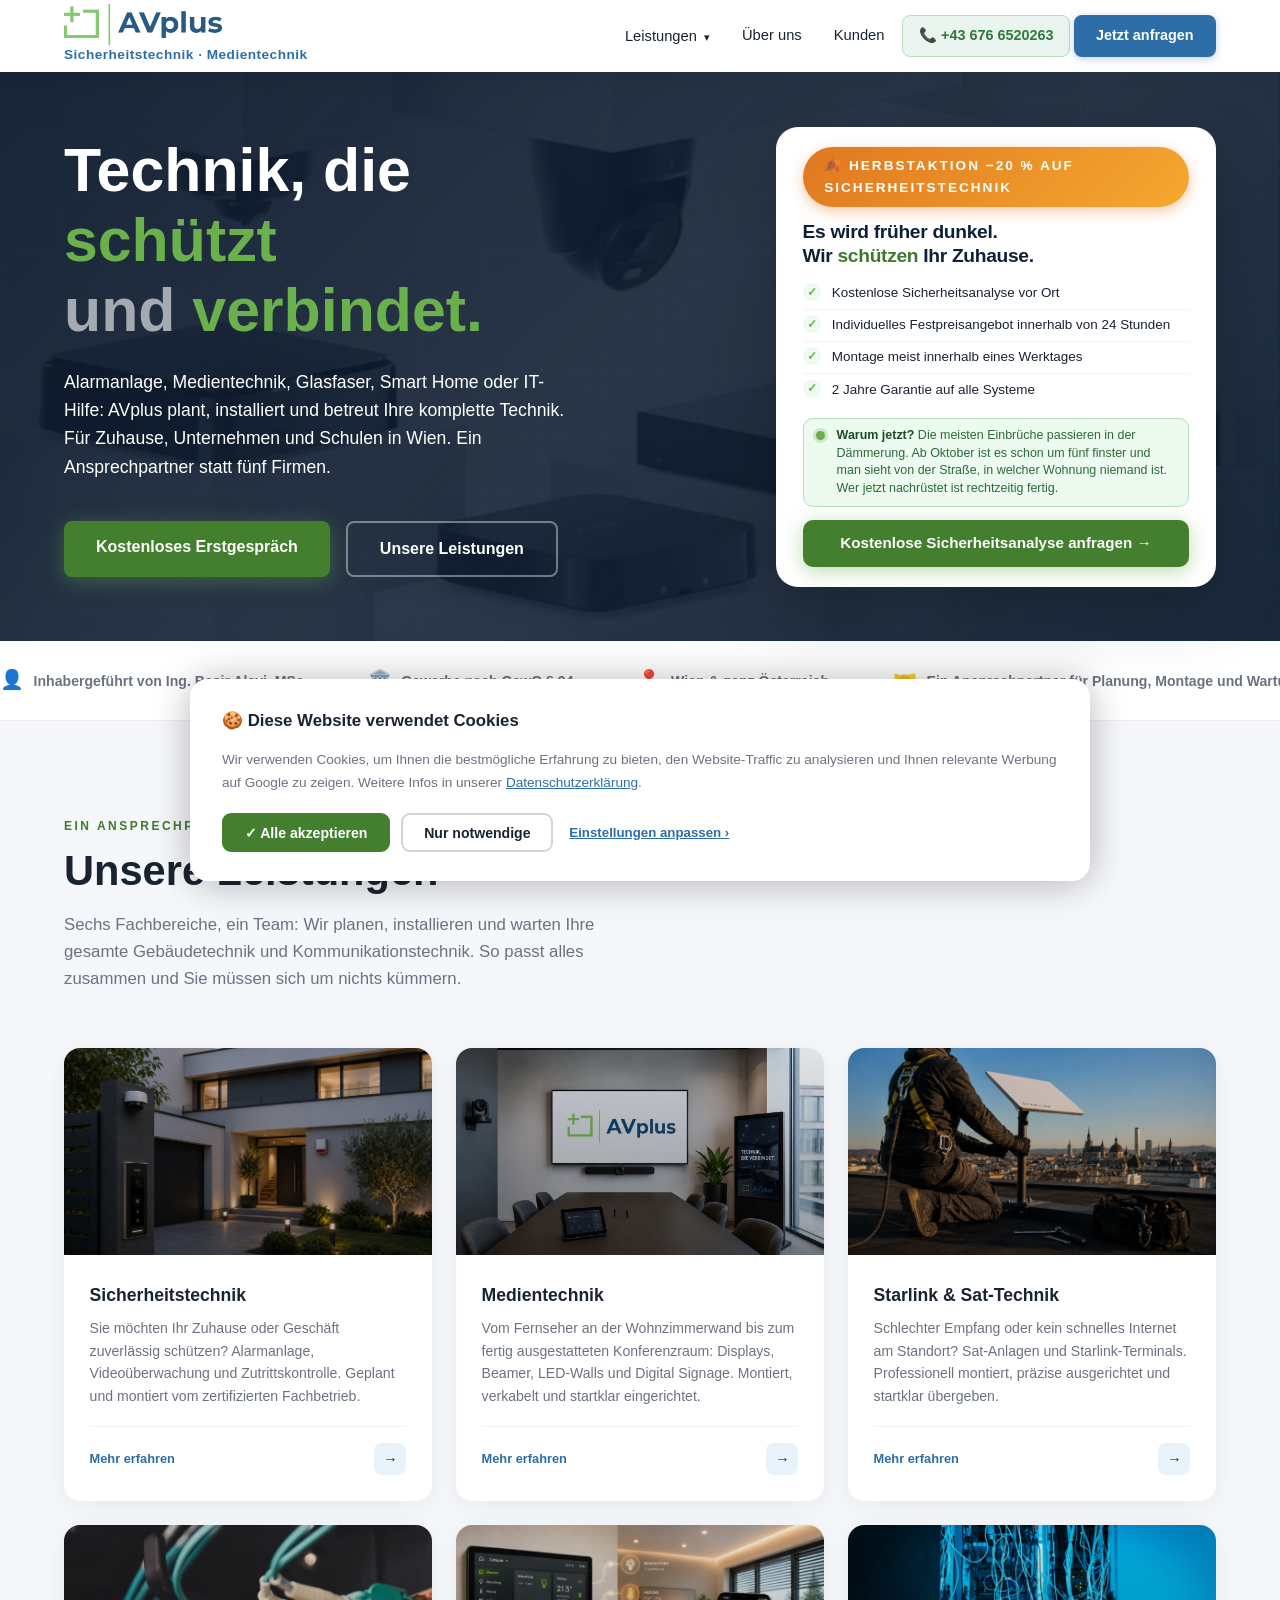
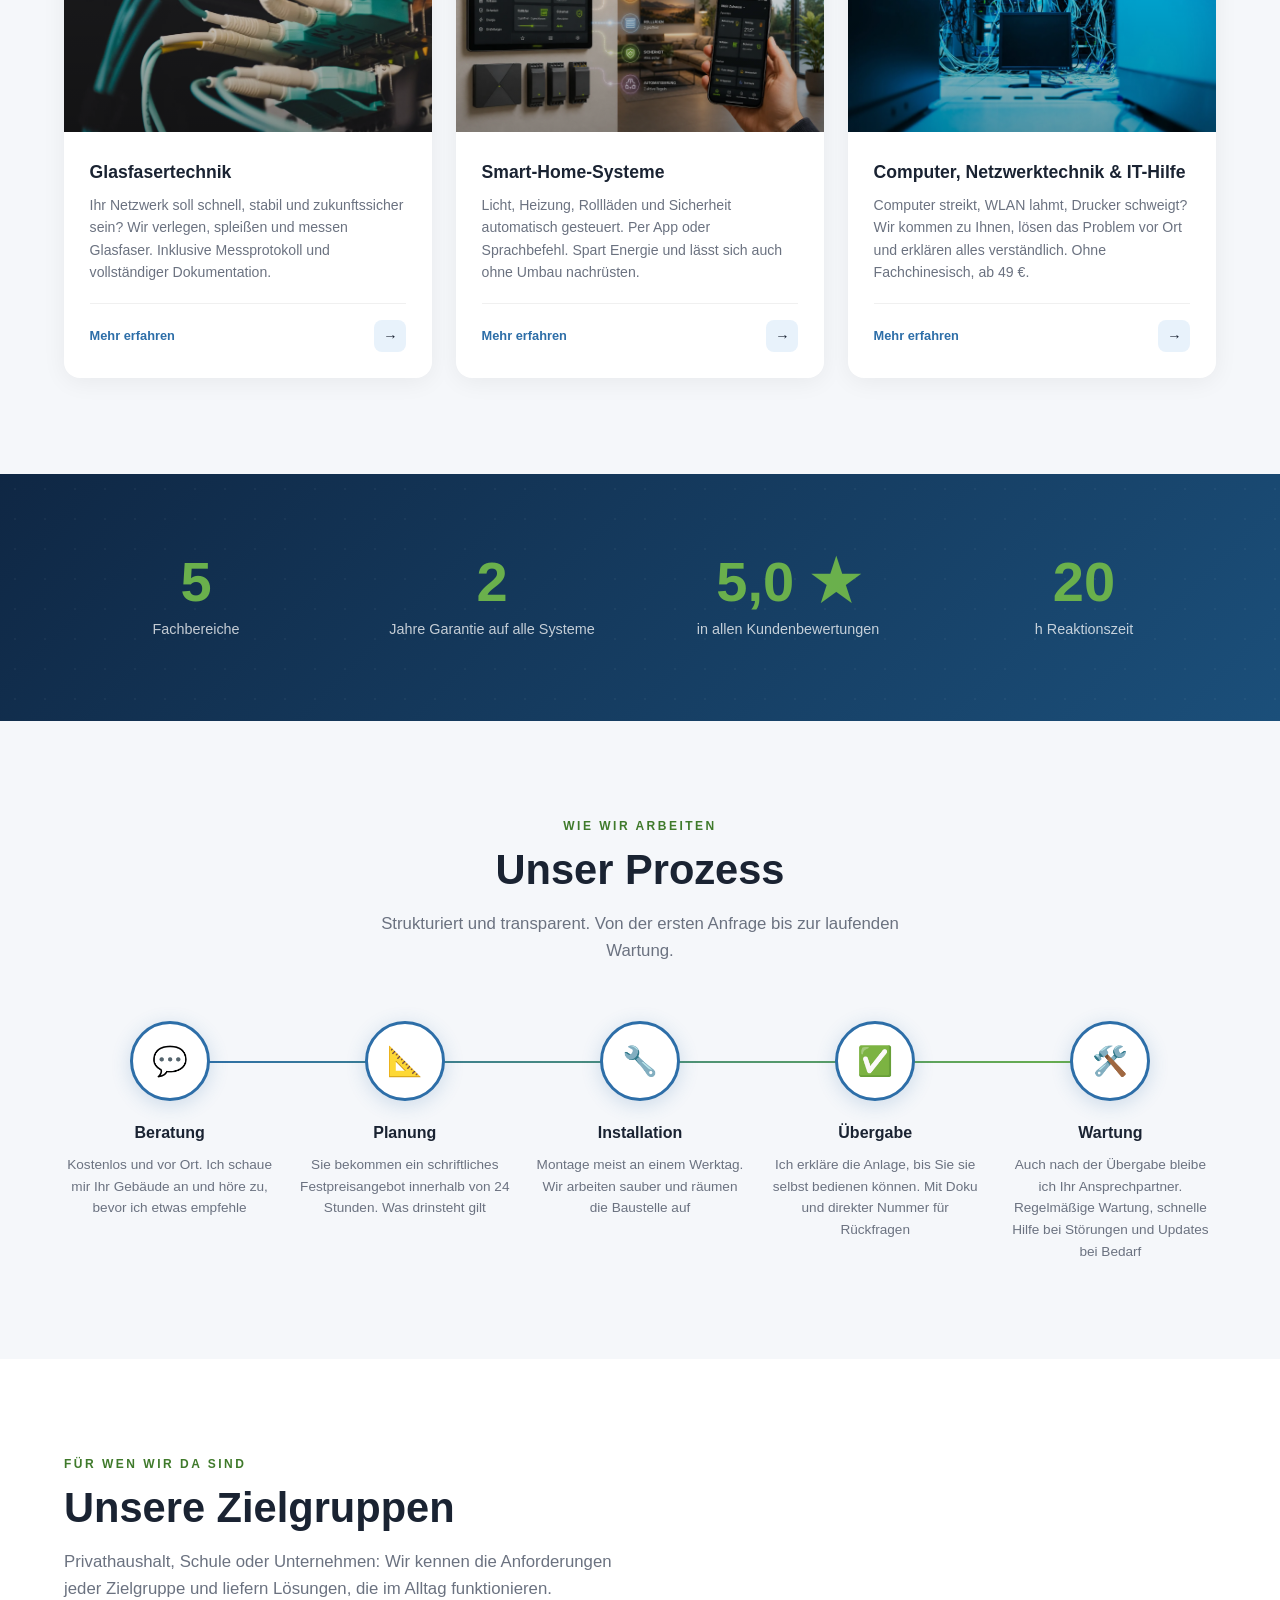
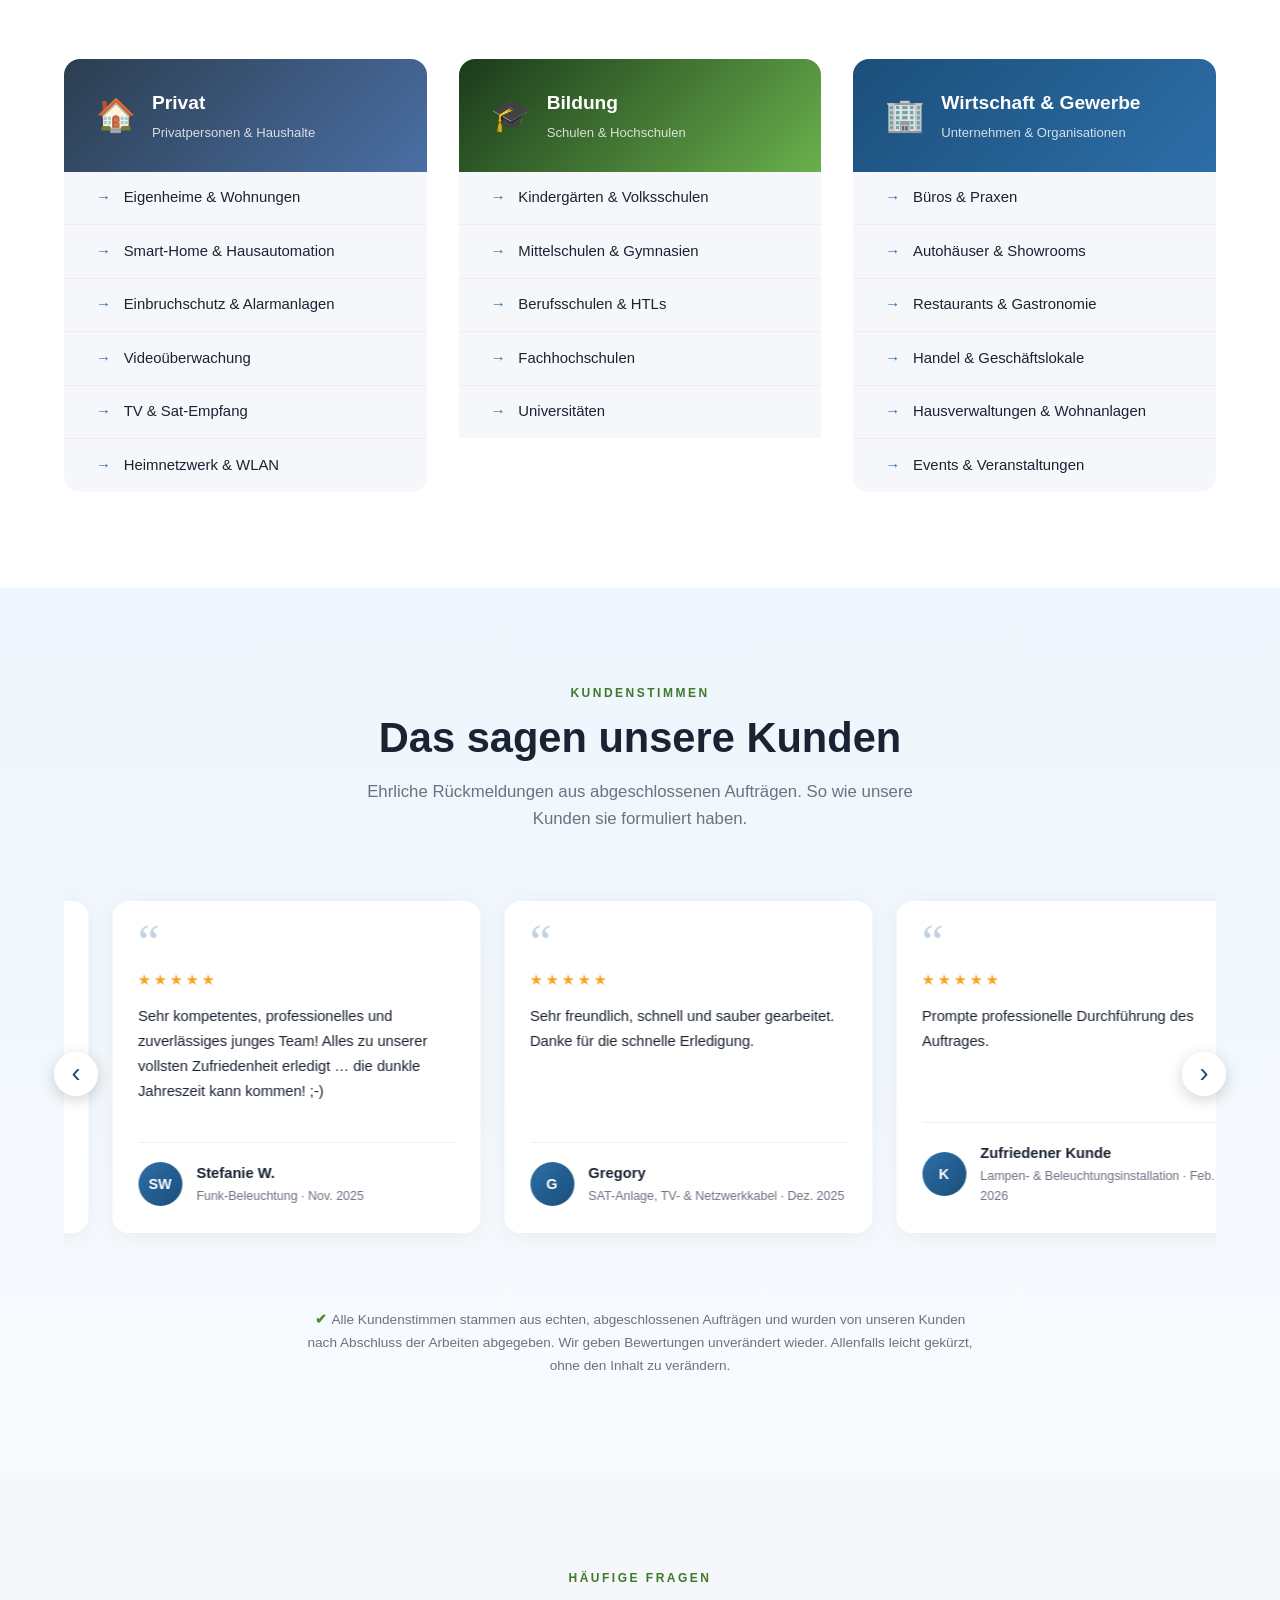
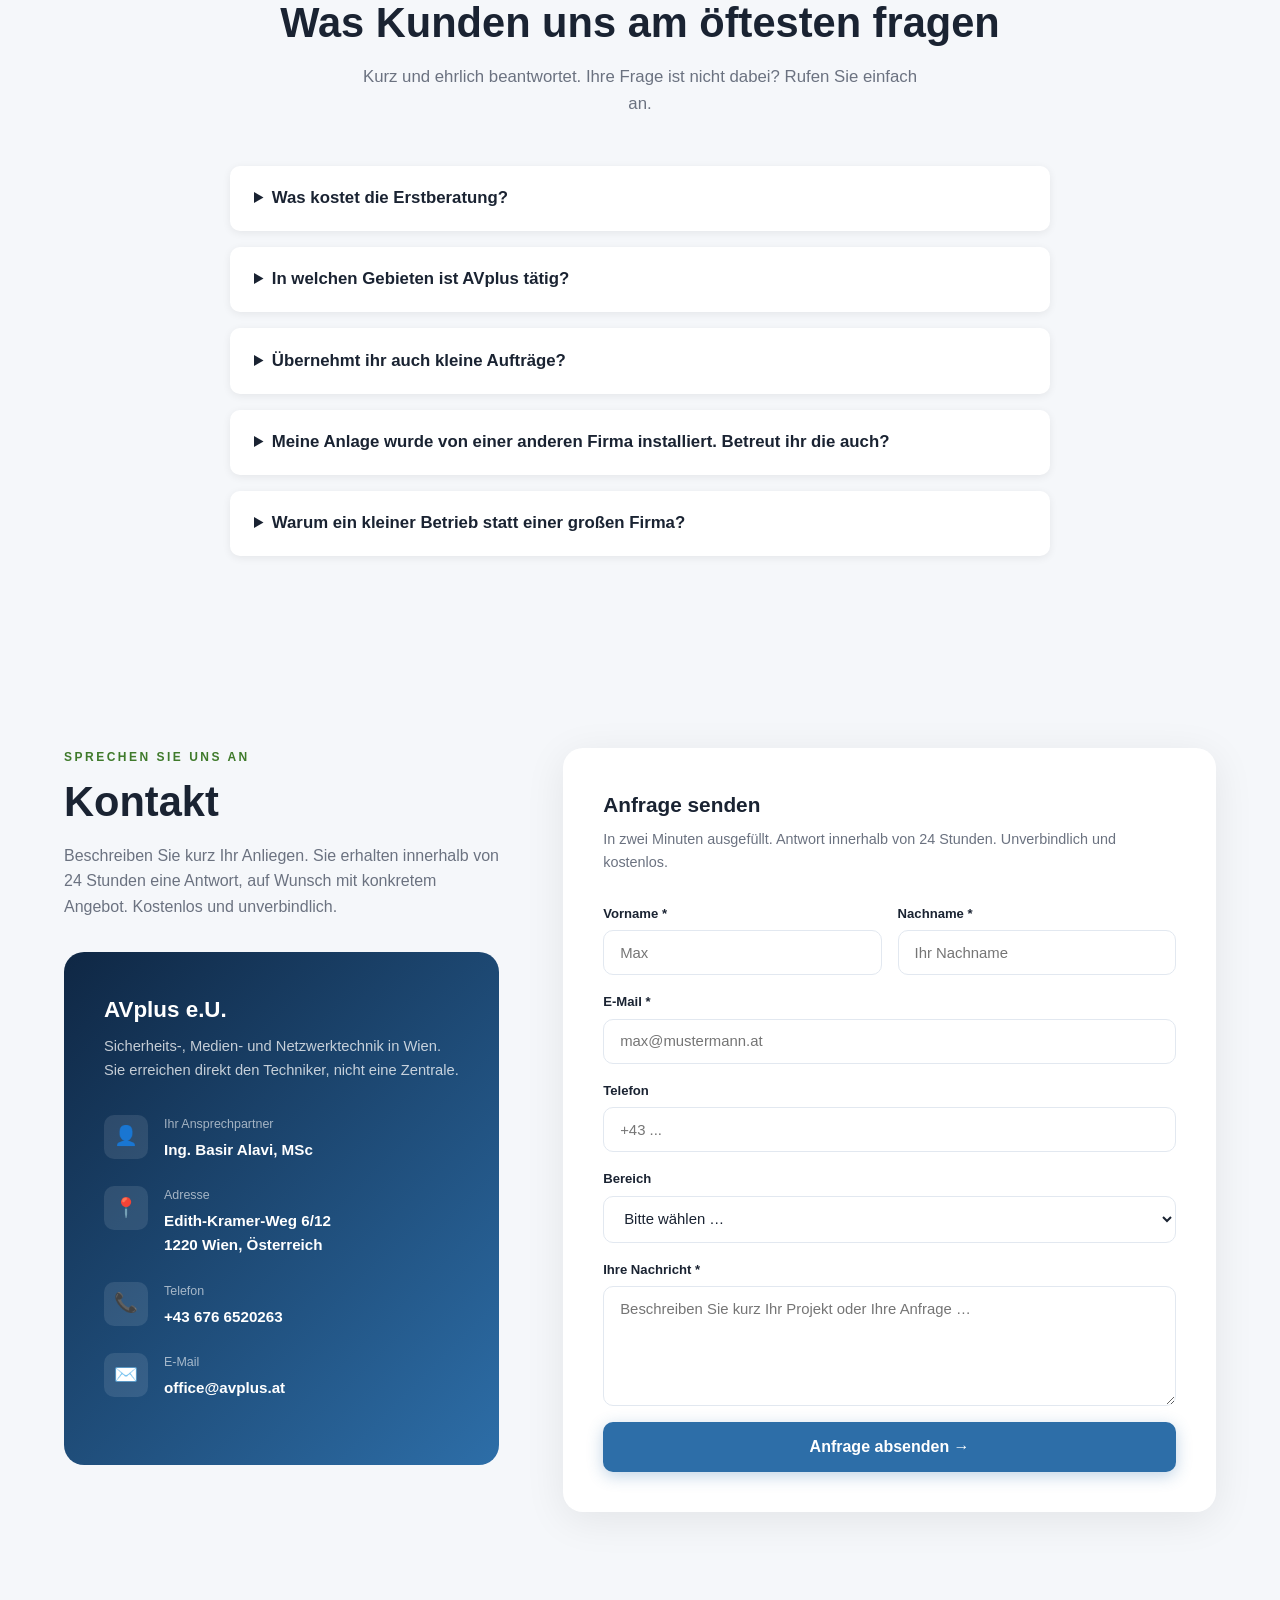
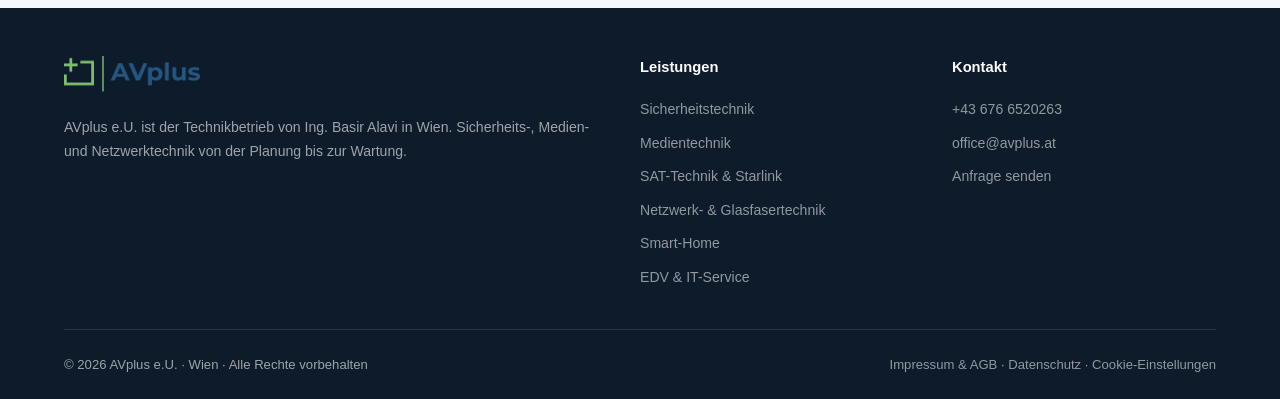
==== commit cbe3729f: "Kontaktformular über eigenes Skript auf dem IONOS-Webspace statt Formspree - kontakt.php: Prüfung de" ====
--- a/index.html
+++ b/index.html
@@ -1809,7 +1809,7 @@
     <div class="kontakt-form-wrap reveal-right">
       <h3>Anfrage senden</h3>
       <p>In zwei Minuten ausgefüllt. Antwort innerhalb von 24 Stunden. Unverbindlich und kostenlos.</p>
-      <form id="kontakt-form" action="https://formspree.io/f/xvzjgjkg" method="POST" onsubmit="handleSubmit(event)">
+      <form id="kontakt-form" action="/kontakt.php" method="POST" onsubmit="handleSubmit(event)">
 
         <!-- Spam-Schutz (Honeypot) -->
         <input type="text" name="_gotcha" style="display:none" tabindex="-1" autocomplete="off" />
@@ -1932,6 +1932,8 @@
     }
   });
 
+  const formOpenedAt = Date.now();   /* Spam-Schutz: Bots senden sofort nach dem Laden */
+
   async function handleSubmit(e) {
     e.preventDefault();
     const form = e.target;
@@ -1944,13 +1946,22 @@
     msg.style.display = 'none';
 
     try {
+      const data = new FormData(form);
+      data.append('_elapsed', String(Date.now() - formOpenedAt));
       const response = await fetch(form.action, {
         method: 'POST',
-        body: new FormData(form),
+        body: data,
         headers: { 'Accept': 'application/json' }
       });
 
+      /* Erfolg zählt nur, wenn das Skript ausdrücklich "ok" meldet
+         (eine umgeleitete Startseite mit Status 200 ist kein Erfolg) */
+      let result = null;
       if (response.ok) {
+        try { result = await response.json(); } catch (err) { result = null; }
+      }
+
+      if (response.ok && result && result.ok === true) {
         /* Erfolg an das Tracking melden (GA4 "generate_lead" + Google-Ads-Conversion) */
         try { window.dispatchEvent(new CustomEvent('avplusLeadSuccess')); } catch (err) {}
         msg.style.display = 'block';
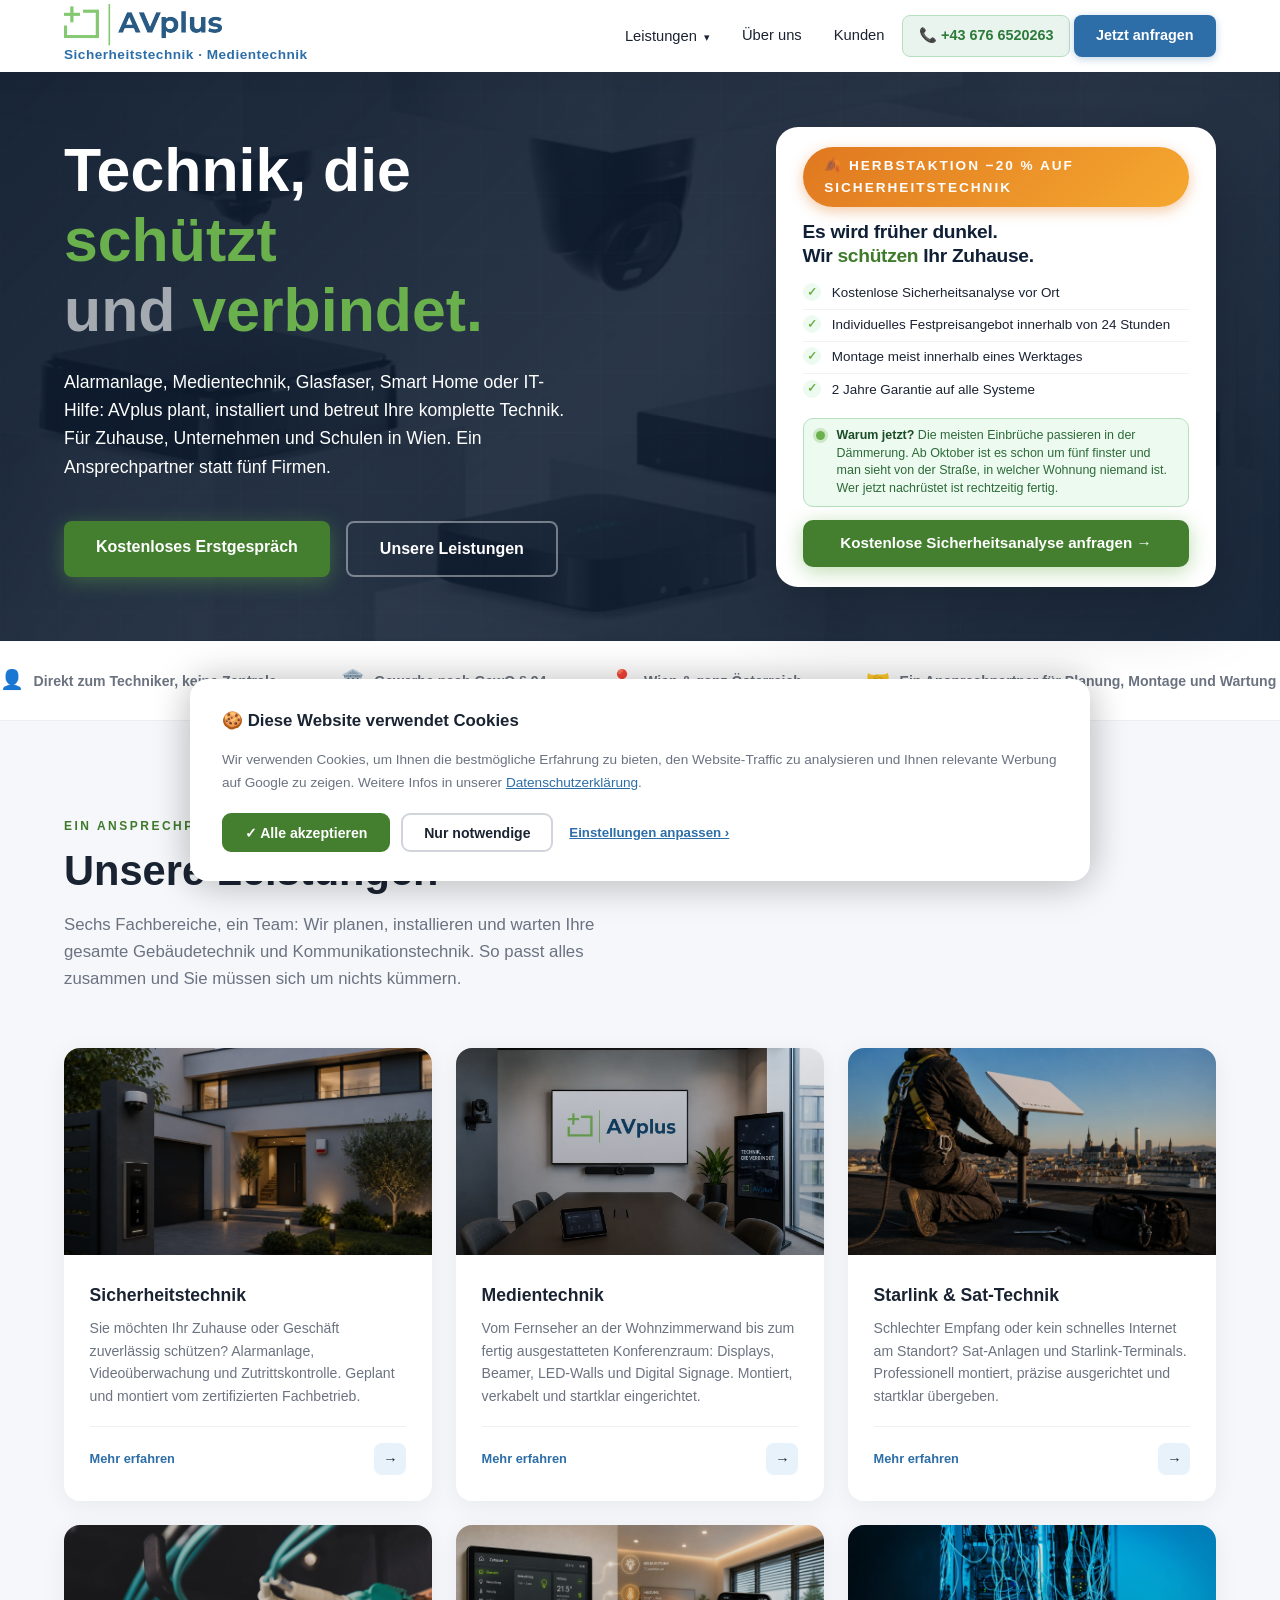
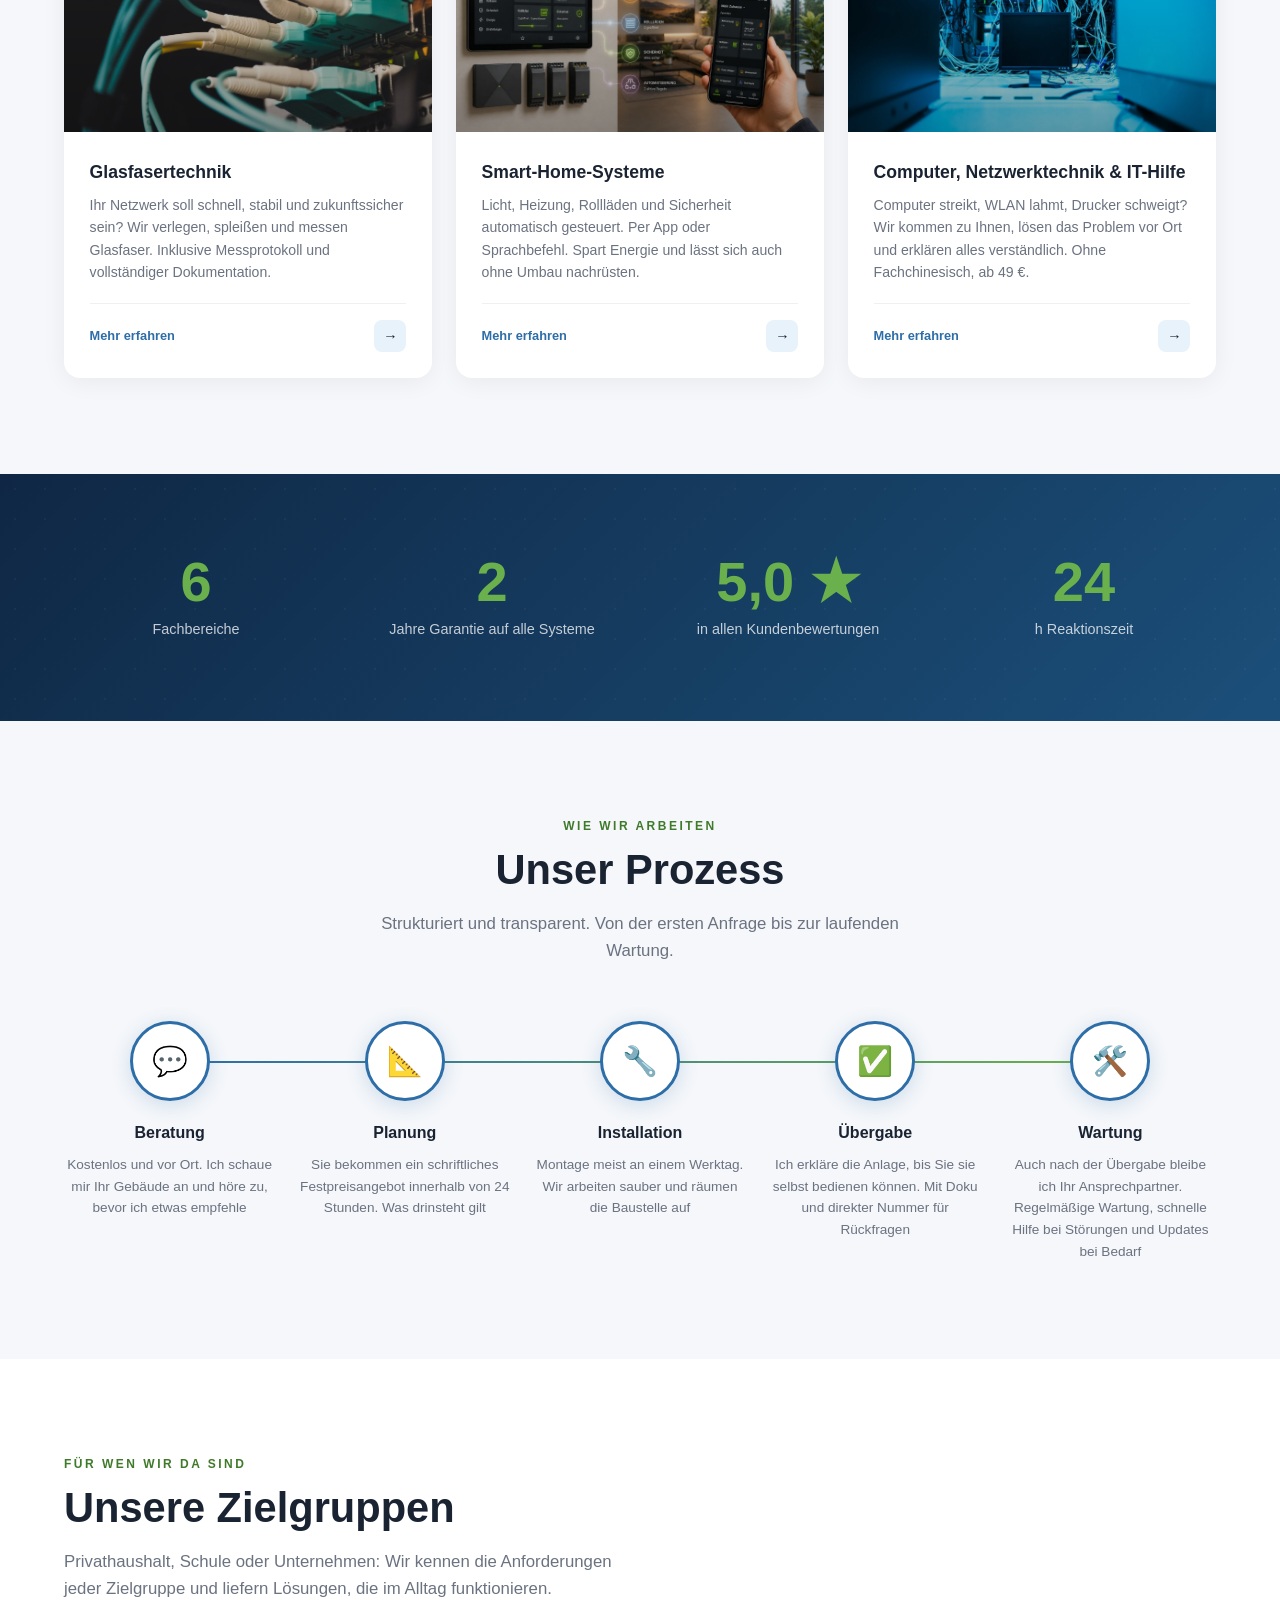
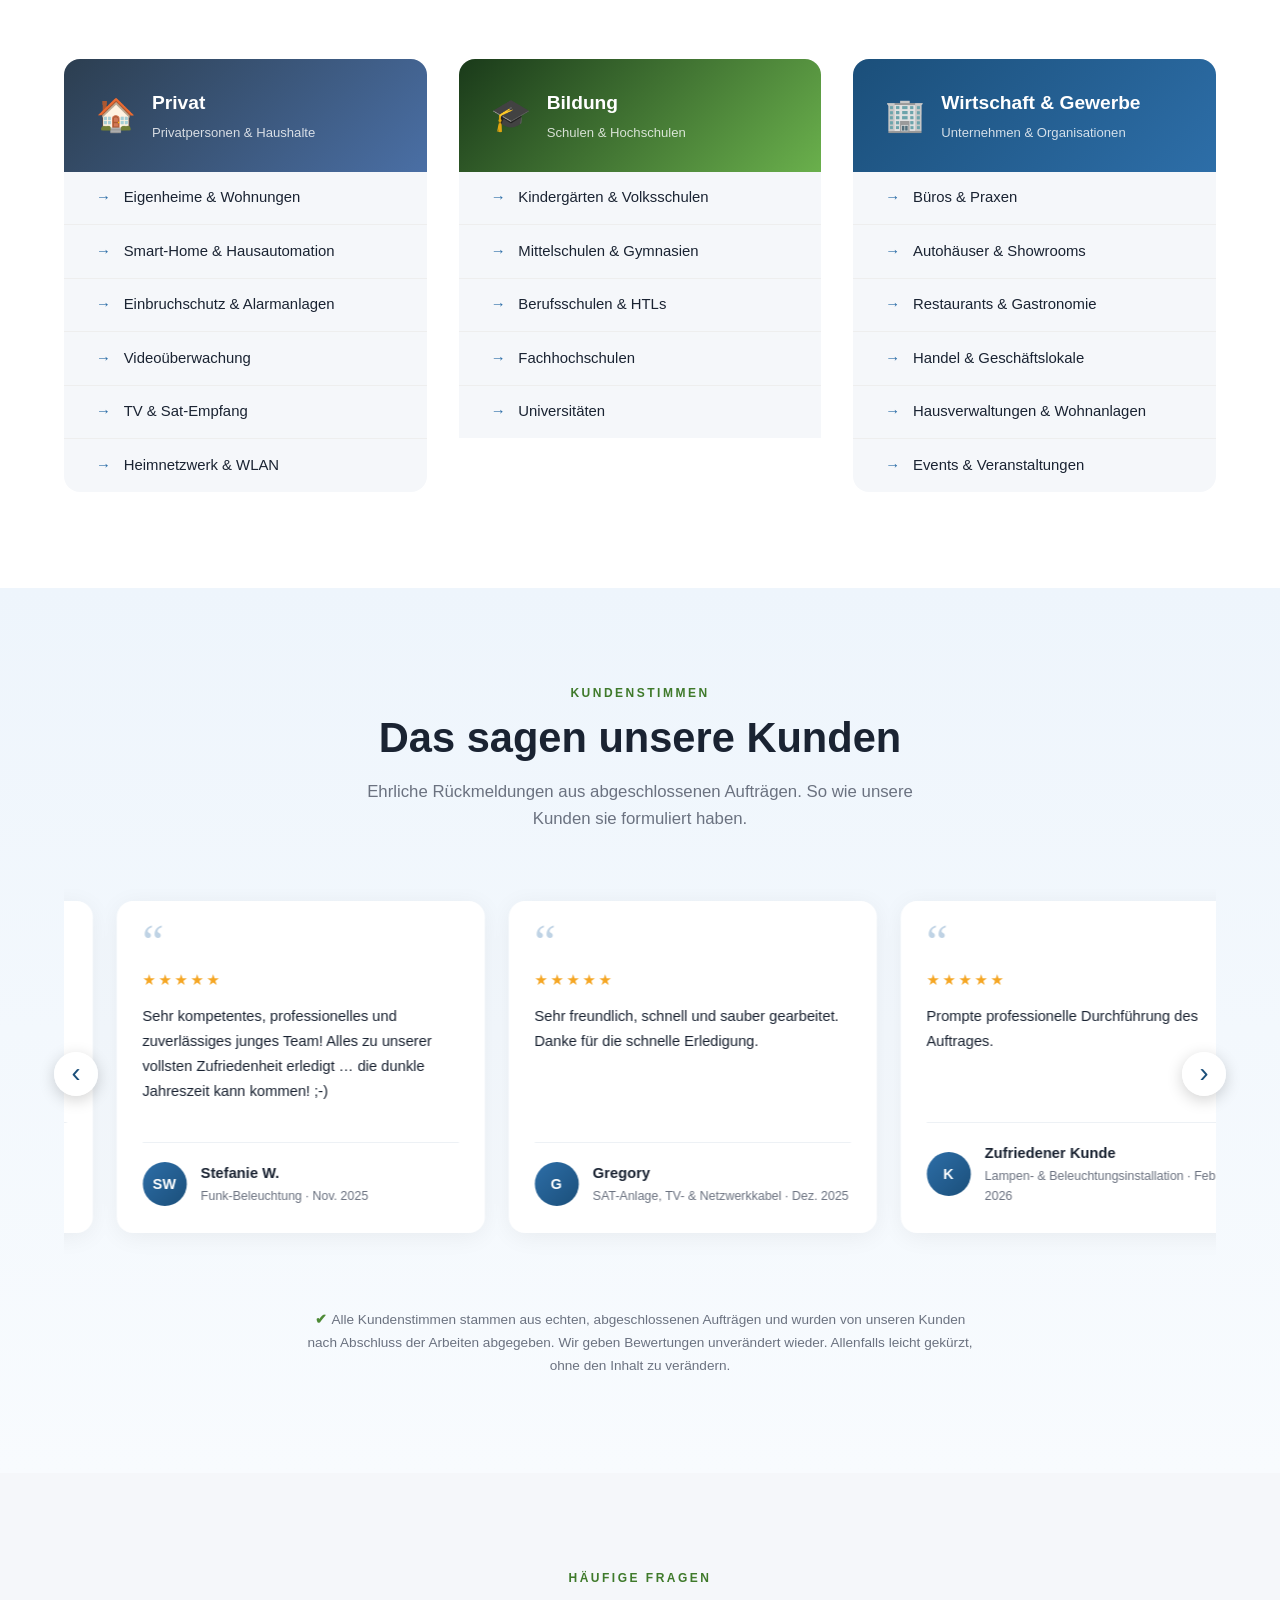
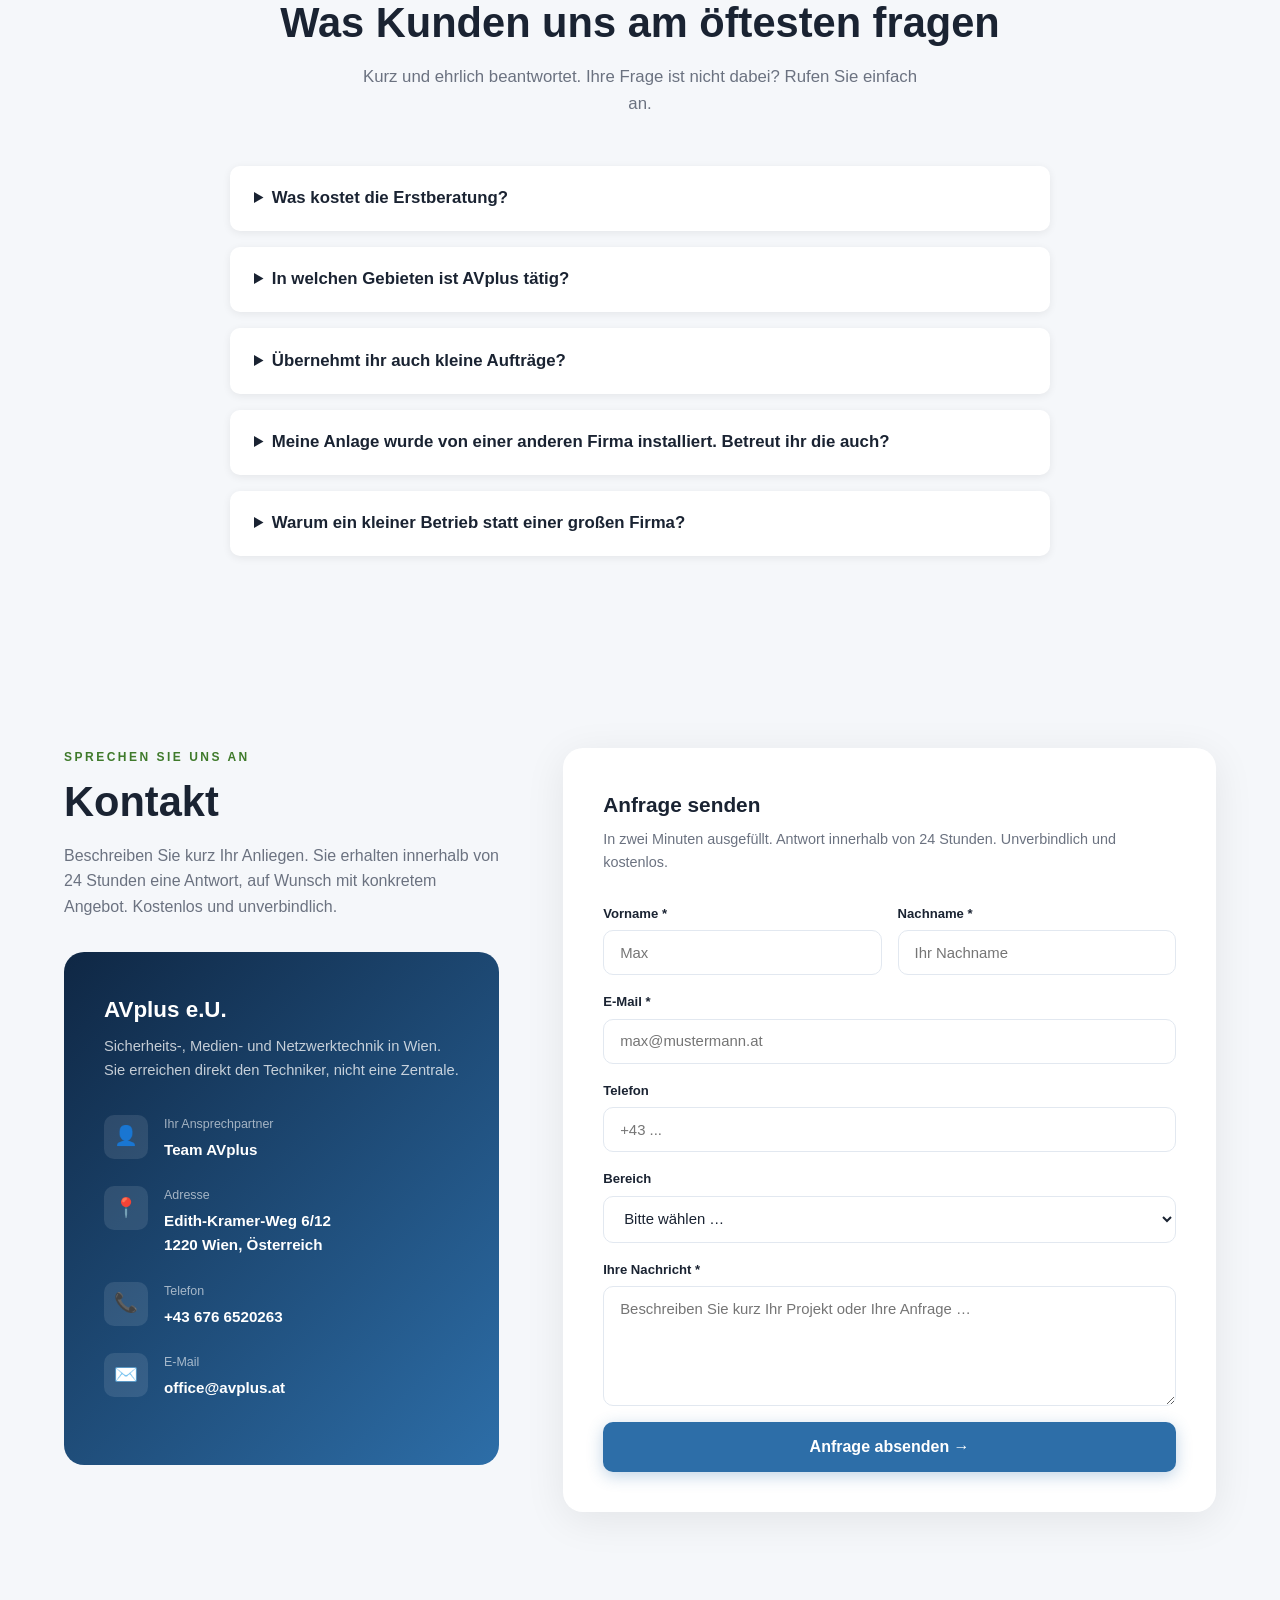
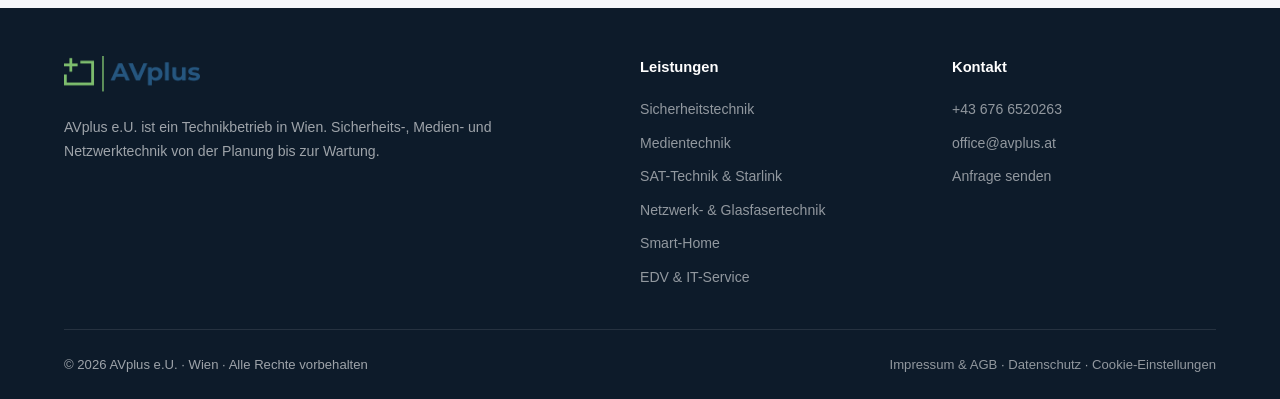
==== commit 5b849035: "Name und Titel nicht mehr auf den Vorderseiten: Vertrauensleiste, Ansprechpartner-Box, Footer, Meta-" ====
--- a/index.html
+++ b/index.html
@@ -19,7 +19,7 @@
   <!-- Google tag (gtag.js) -->
   <link rel="preconnect" href="https://www.googletagmanager.com" />
   <script async src="https://www.googletagmanager.com/gtag/js?id=G-Z25PB37C6Y"></script>
-  <meta name="description" content="Alarmanlage, Medientechnik, Glasfaser, Smart Home &amp; IT-Hilfe in Wien. Persönlich geplant von Ing. Basir Alavi, MSc. Kostenlose Beratung ✓ Festpreis in 24 h ✓" />
+  <meta name="description" content="Alarmanlage, Medientechnik, Glasfaser, Smart Home &amp; IT-Hilfe in Wien. Persönlich geplant, direkt vom Techniker. Kostenlose Beratung ✓ Festpreis in 24 h ✓" />
   <meta name="viewport" content="width=device-width, initial-scale=1.0" />
   <!-- Favicon / Firmenlogo für Browser-Tab & Google-Suche -->
   <link rel="icon" href="/favicon.ico" sizes="any" />
@@ -134,7 +134,7 @@
       {
         "@type": "Question",
         "name": "Warum ein kleiner Betrieb statt einer großen Firma?",
-        "acceptedAnswer": { "@type": "Answer", "text": "Weil Sie bei AVplus immer mit derselben Person sprechen. Ing. Basir Alavi plant Ihre Anlage, montiert sie und hebt ab, wenn Sie später anrufen. Dazu kommen fixe Preise. Was im Angebot steht, gilt." }
+        "acceptedAnswer": { "@type": "Answer", "text": "Weil Sie bei AVplus immer mit derselben Person sprechen. Ich plane Ihre Anlage, ich montiere sie und ich hebe ab, wenn Sie später anrufen. Dazu kommen fixe Preise. Was im Angebot steht, gilt." }
       }
     ]
   }
@@ -1239,13 +1239,13 @@
 <!-- TRUST BAR -->
 <div class="trust-bar">
   <div class="trust-track">
-  <div class="trust-item"><span class="ti">👤</span> Inhabergeführt von Ing. Basir Alavi, MSc</div>
+  <div class="trust-item"><span class="ti">👤</span> Direkt zum Techniker, keine Zentrale</div>
   <div class="trust-item"><span class="ti">🏛️</span> Gewerbe nach GewO § 94</div>
   <div class="trust-item"><span class="ti">📍</span> Wien & ganz Österreich</div>
   <div class="trust-item"><span class="ti">🤝</span> Ein Ansprechpartner für Planung, Montage und Wartung</div>
   <div class="trust-item"><span class="ti">⚡</span> Angebot innerhalb von 24 Stunden</div>
   <!-- Duplikat für die nahtlose Endlos-Schleife -->
-  <div class="trust-item" aria-hidden="true"><span class="ti">👤</span> Inhabergeführt von Ing. Basir Alavi, MSc</div>
+  <div class="trust-item" aria-hidden="true"><span class="ti">👤</span> Direkt zum Techniker, keine Zentrale</div>
   <div class="trust-item" aria-hidden="true"><span class="ti">🏛️</span> Gewerbe nach GewO § 94</div>
   <div class="trust-item" aria-hidden="true"><span class="ti">📍</span> Wien & ganz Österreich</div>
   <div class="trust-item" aria-hidden="true"><span class="ti">🤝</span> Ein Ansprechpartner für Planung, Montage und Wartung</div>
@@ -1779,7 +1779,7 @@
           <div class="ki-icon">👤</div>
           <div>
             <div class="ki-label">Ihr Ansprechpartner</div>
-            <div class="ki-value">Ing. Basir Alavi, MSc</div>
+            <div class="ki-value">Team AVplus</div>
           </div>
         </div>
         <div class="ki-item">
@@ -1864,7 +1864,7 @@
   <div class="footer-top">
     <div class="footer-brand">
       <img loading="lazy" decoding="async" src="logo.png" alt="AVplus e.U." width="600" height="159" />
-      <p>AVplus e.U. ist der Technikbetrieb von Ing. Basir Alavi in Wien. Sicherheits-, Medien- und Netzwerktechnik von der Planung bis zur Wartung.</p>
+      <p>AVplus e.U. ist ein Technikbetrieb in Wien. Sicherheits-, Medien- und Netzwerktechnik von der Planung bis zur Wartung.</p>
     </div>
     <div class="footer-col">
       <h4>Leistungen</h4>
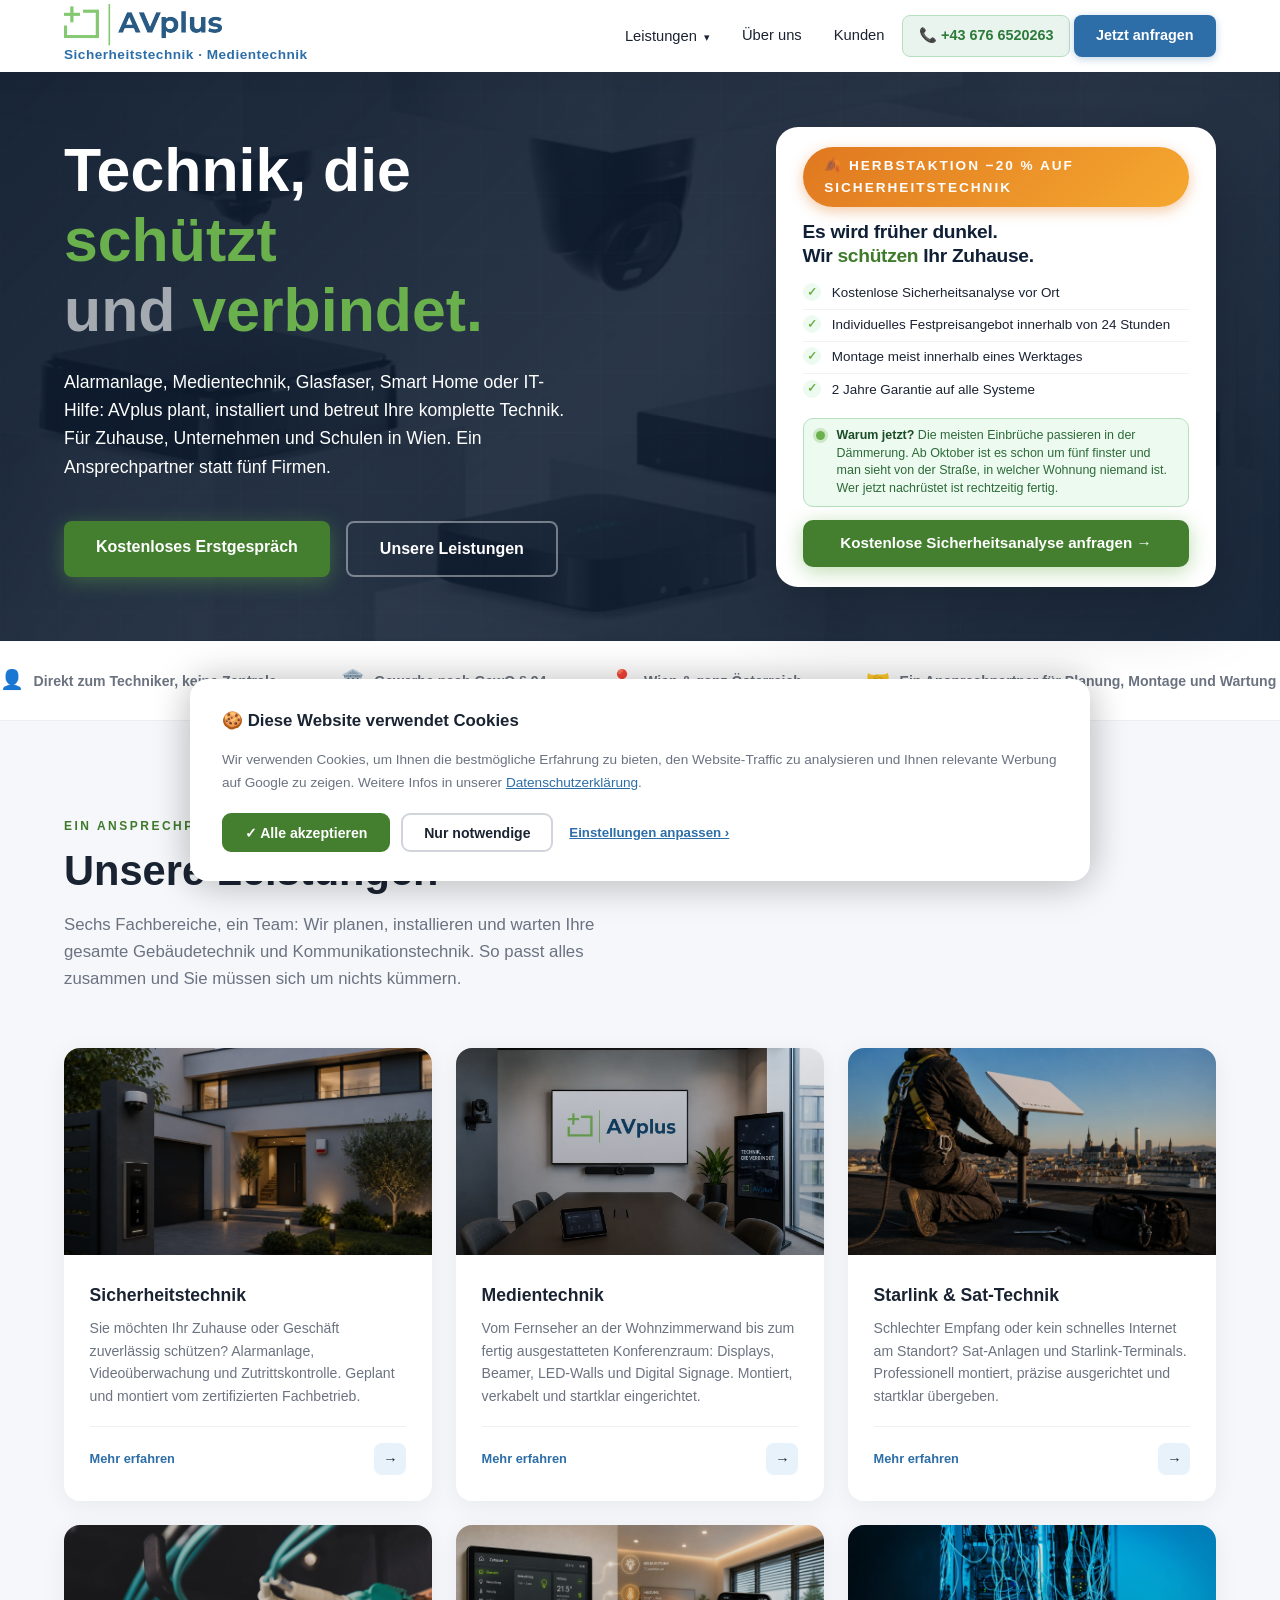
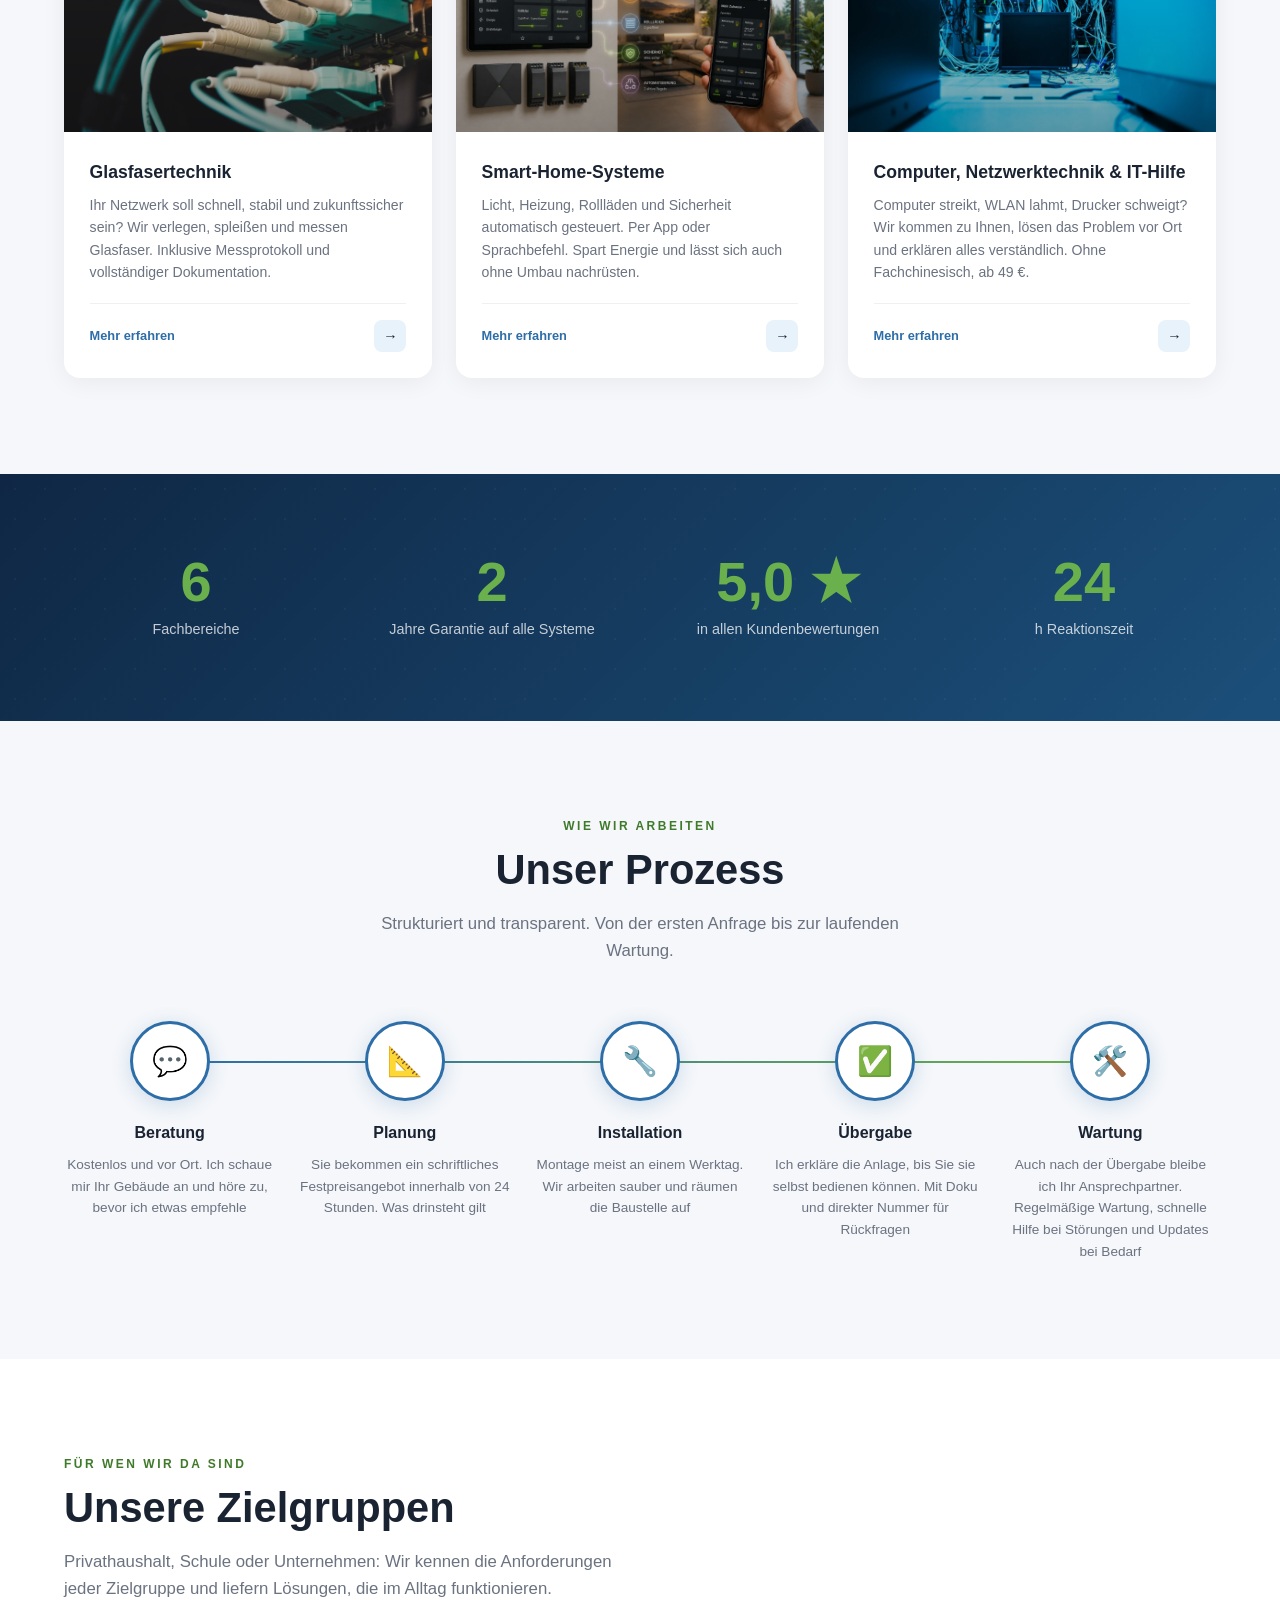
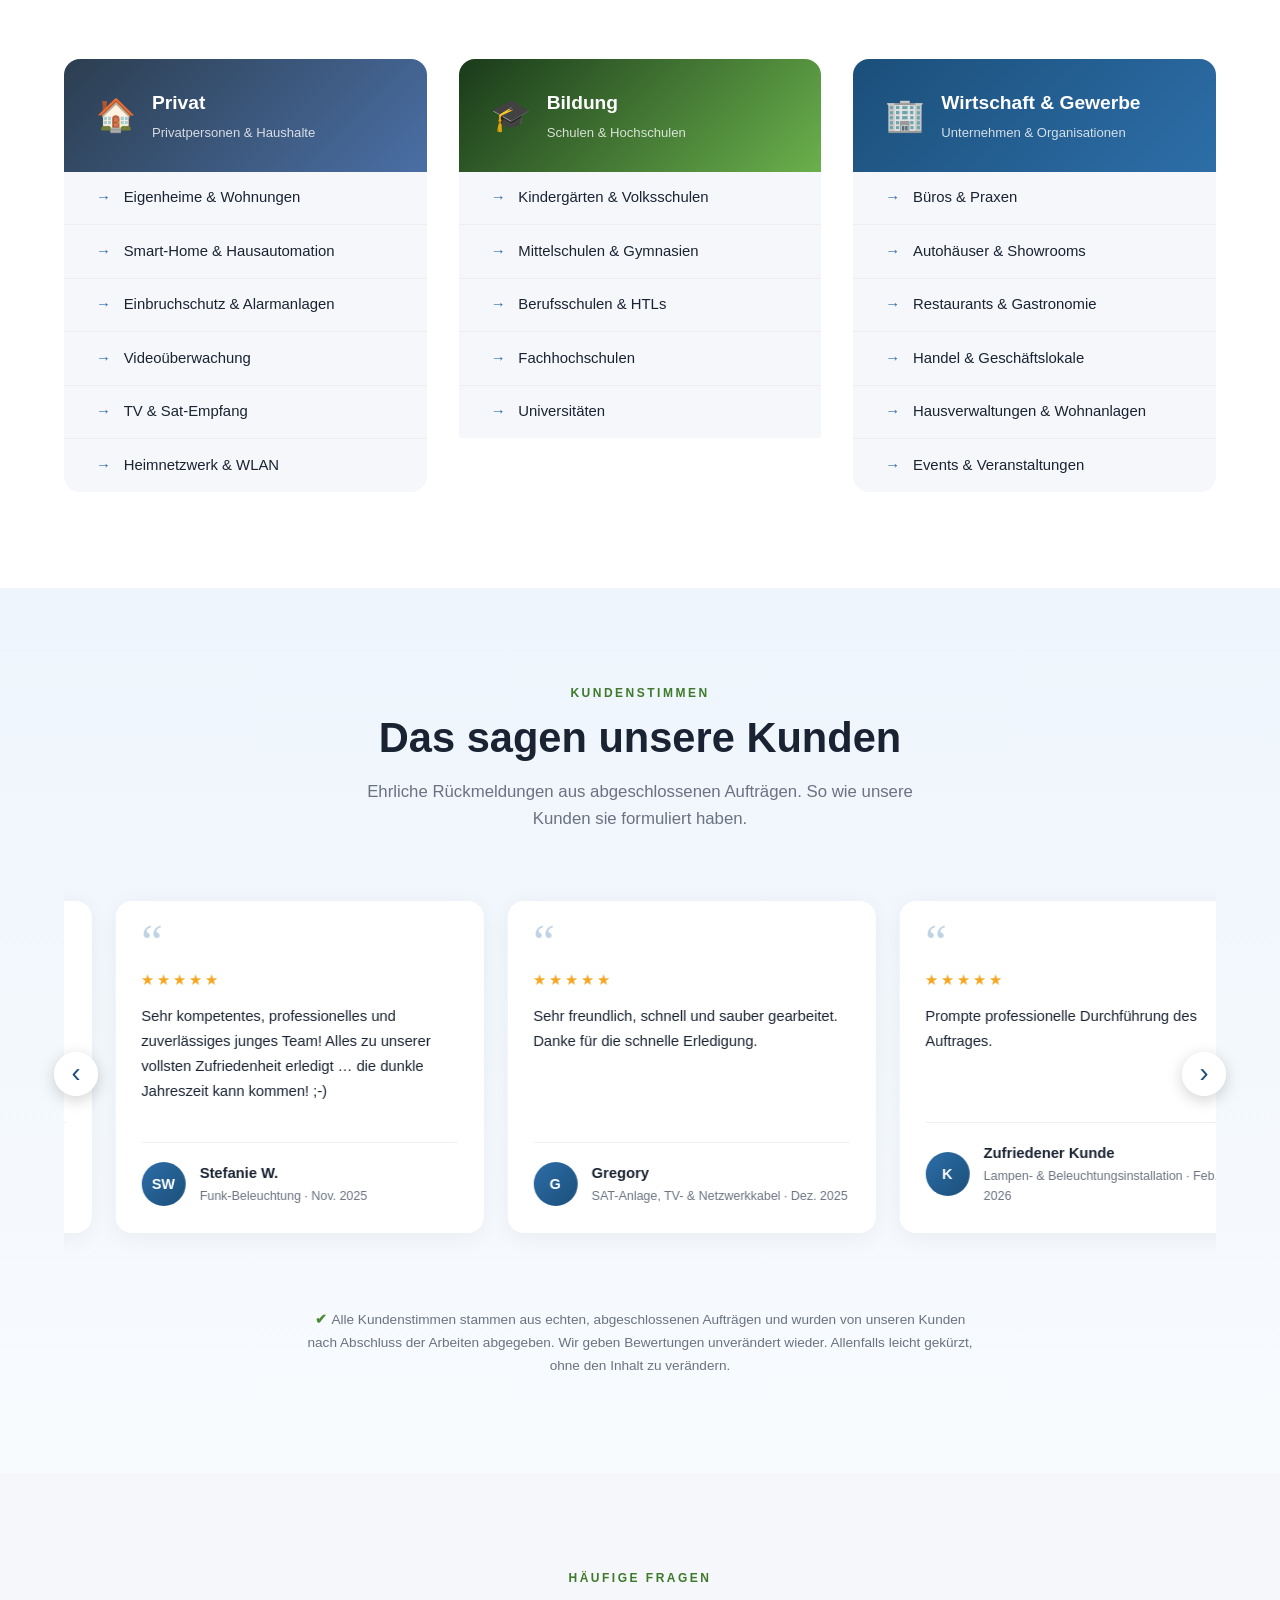
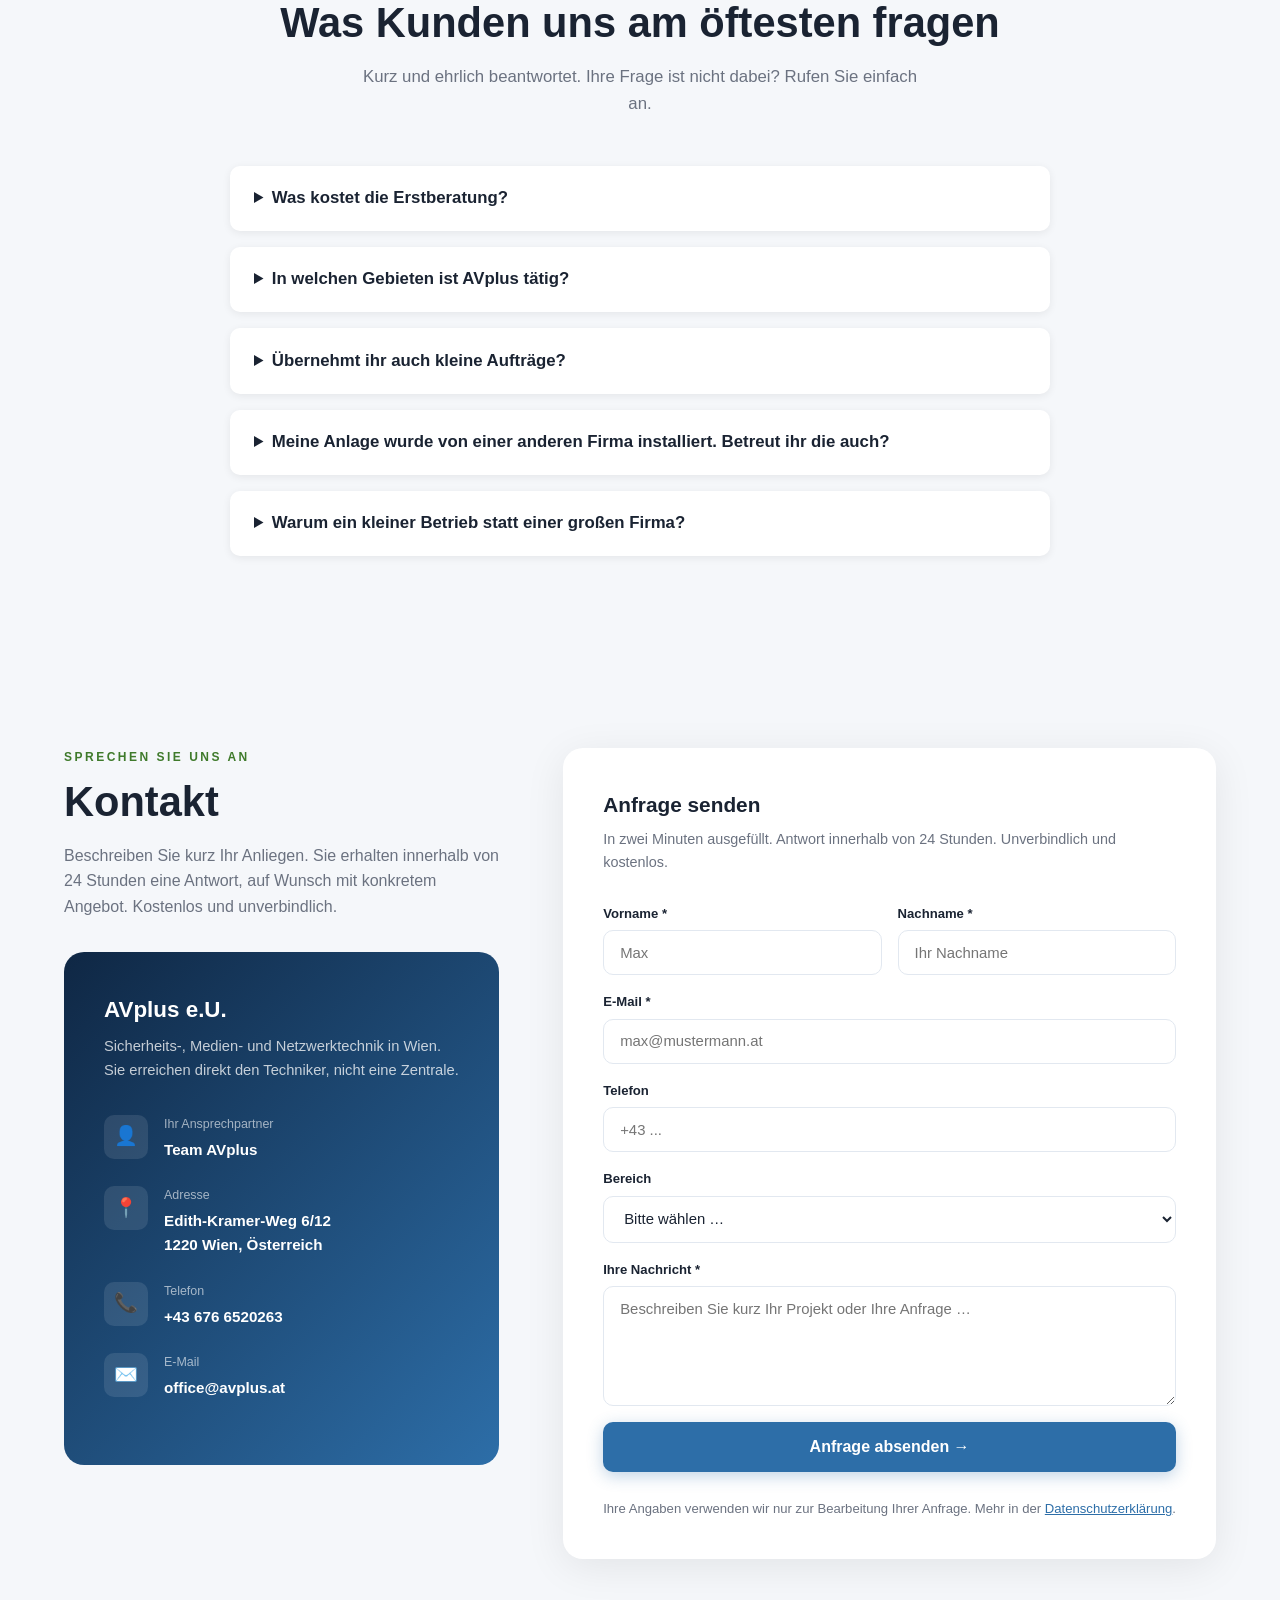
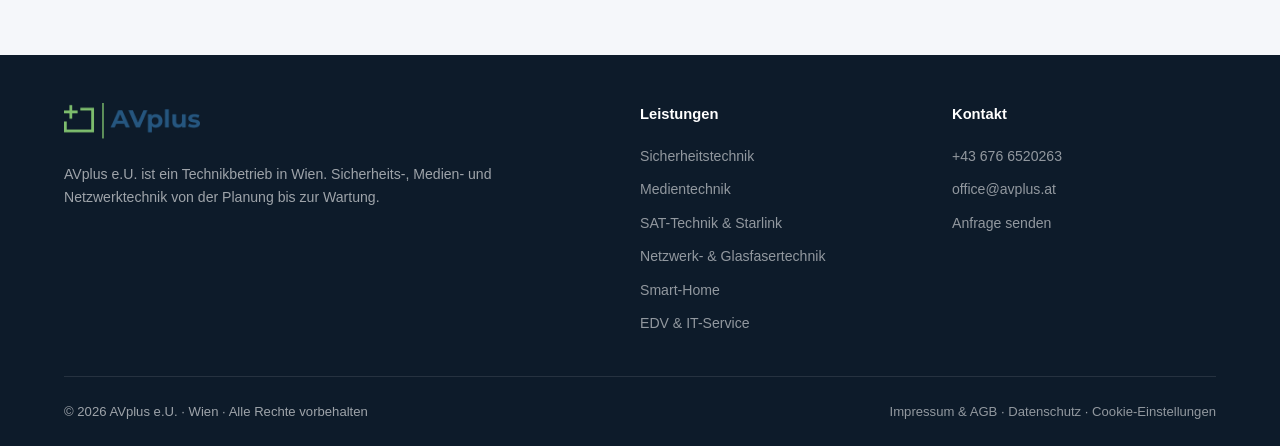
==== commit 9c165027: "Datenschutz: Kontaktformular über eigenes Skript (kein Formspree), Meta-Pixel-Abschnitt entfernt, Hi" ====
--- a/index.html
+++ b/index.html
@@ -1853,6 +1853,7 @@
           <textarea name="nachricht" placeholder="Beschreiben Sie kurz Ihr Projekt oder Ihre Anfrage …" required></textarea>
         </div>
         <button type="submit" class="form-submit" id="form-submit-btn">Anfrage absenden →</button>
+        <p style="margin-top:0.6rem;font-size:0.82rem;color:#6b7280;">Ihre Angaben verwenden wir nur zur Bearbeitung Ihrer Anfrage. Mehr in der <a href="/impressum#datenschutz" style="color:#2d6ea8;text-decoration:underline;">Datenschutzerklärung</a>.</p>
         <div id="form-msg" style="display:none;margin-top:1rem;padding:0.9rem 1.2rem;border-radius:10px;font-size:0.93rem;font-weight:600;"></div>
       </form>
     </div>
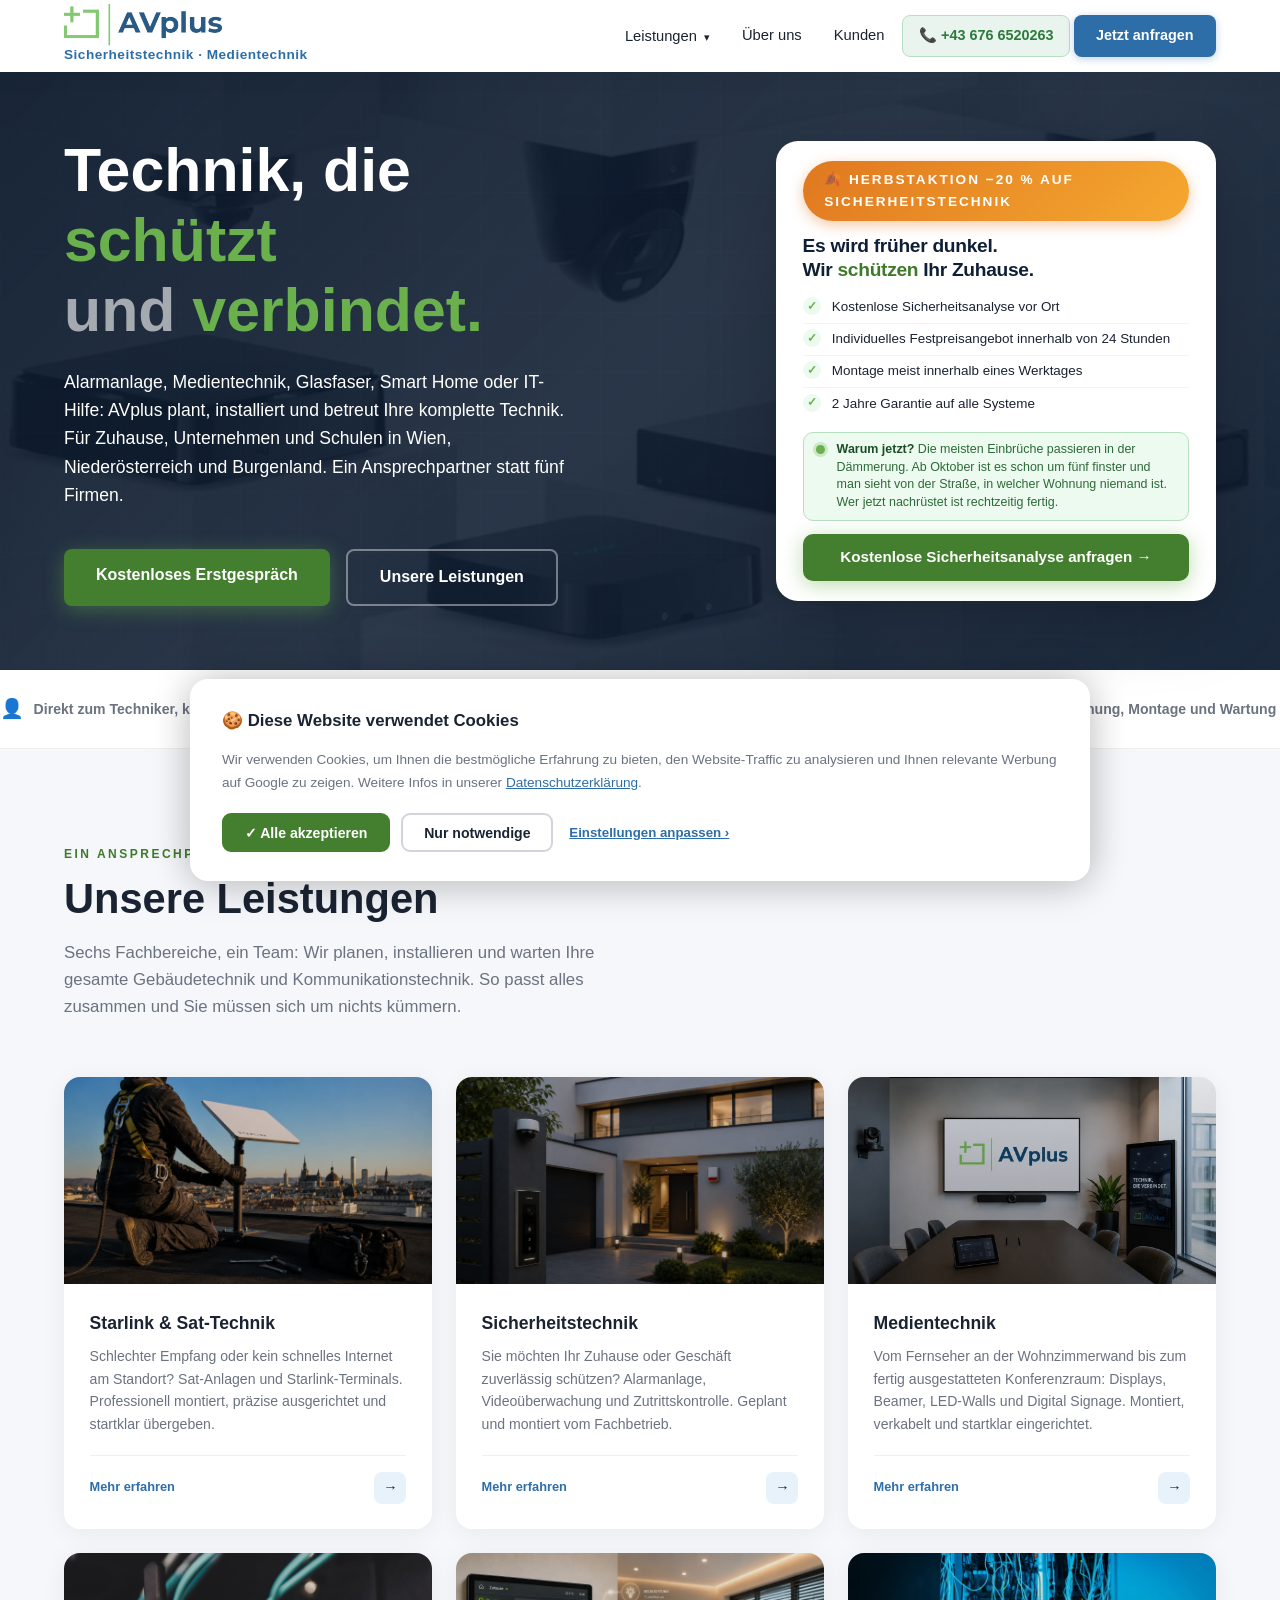
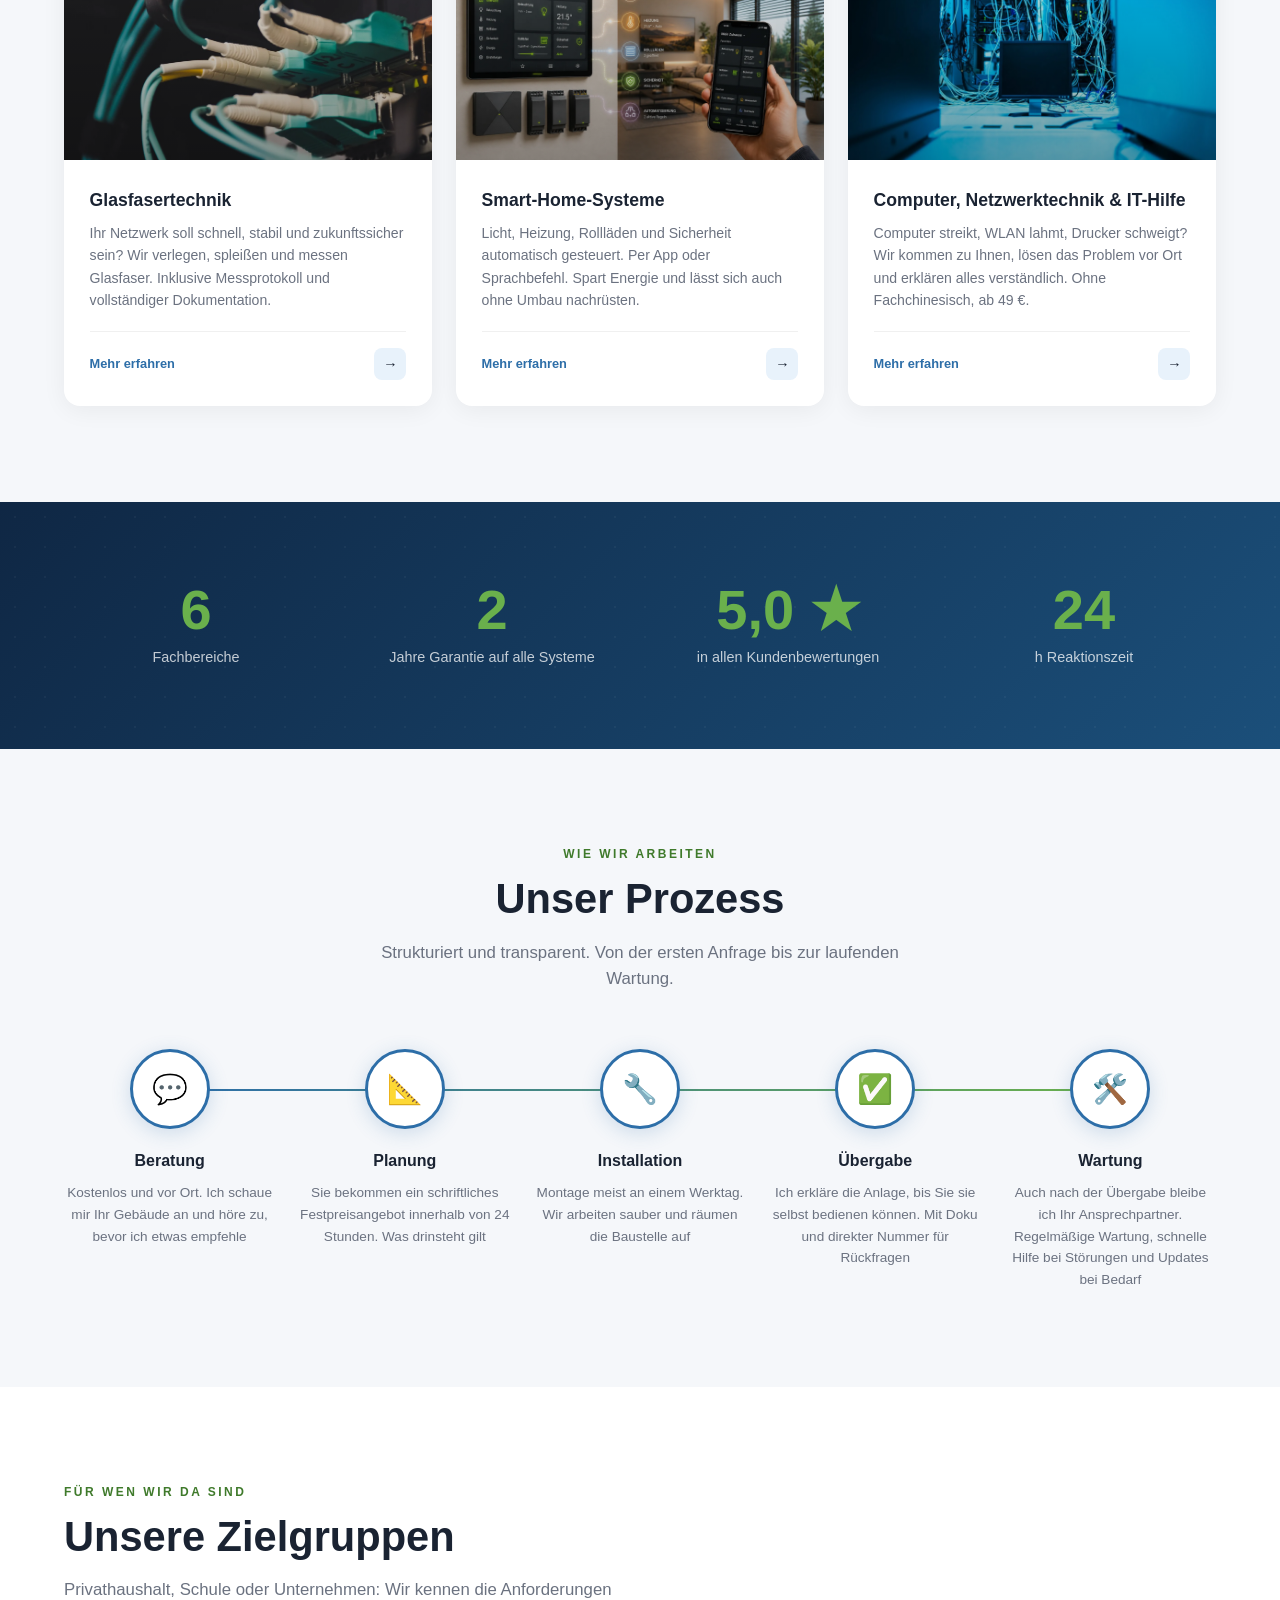
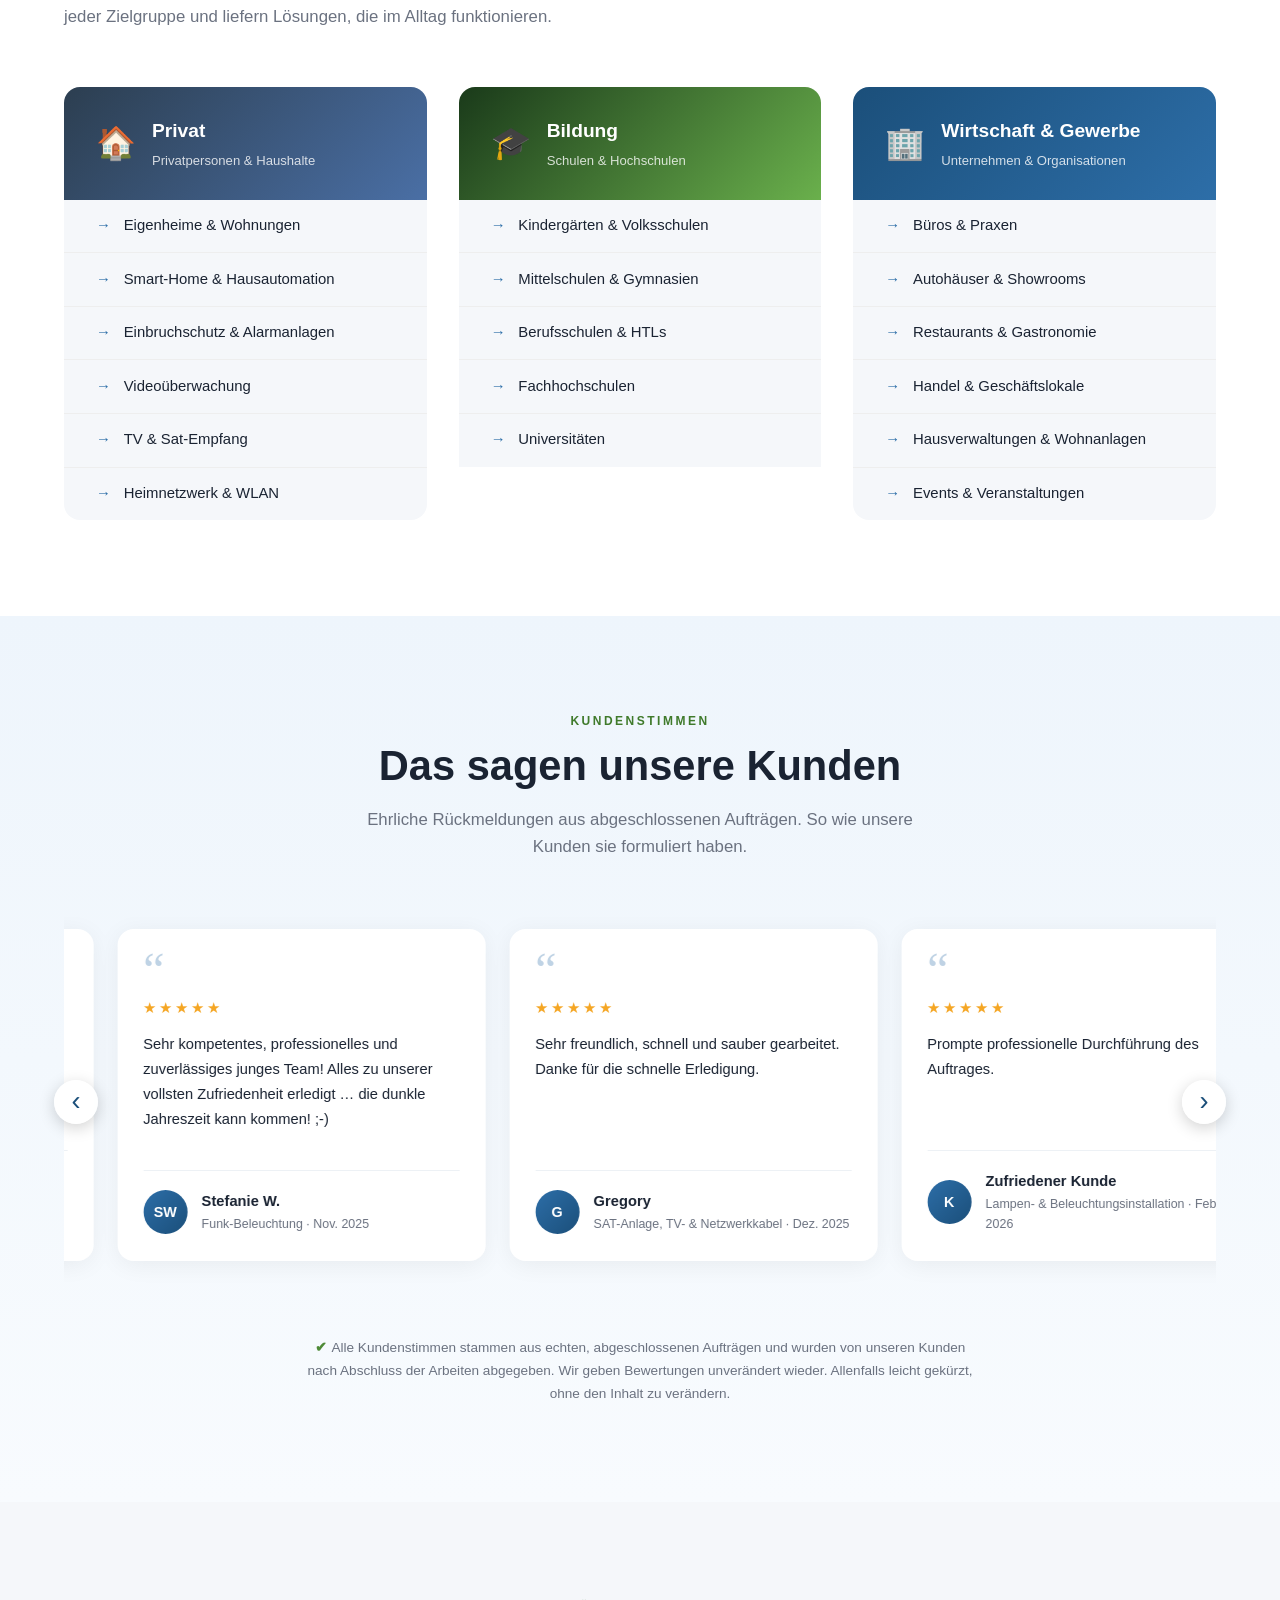
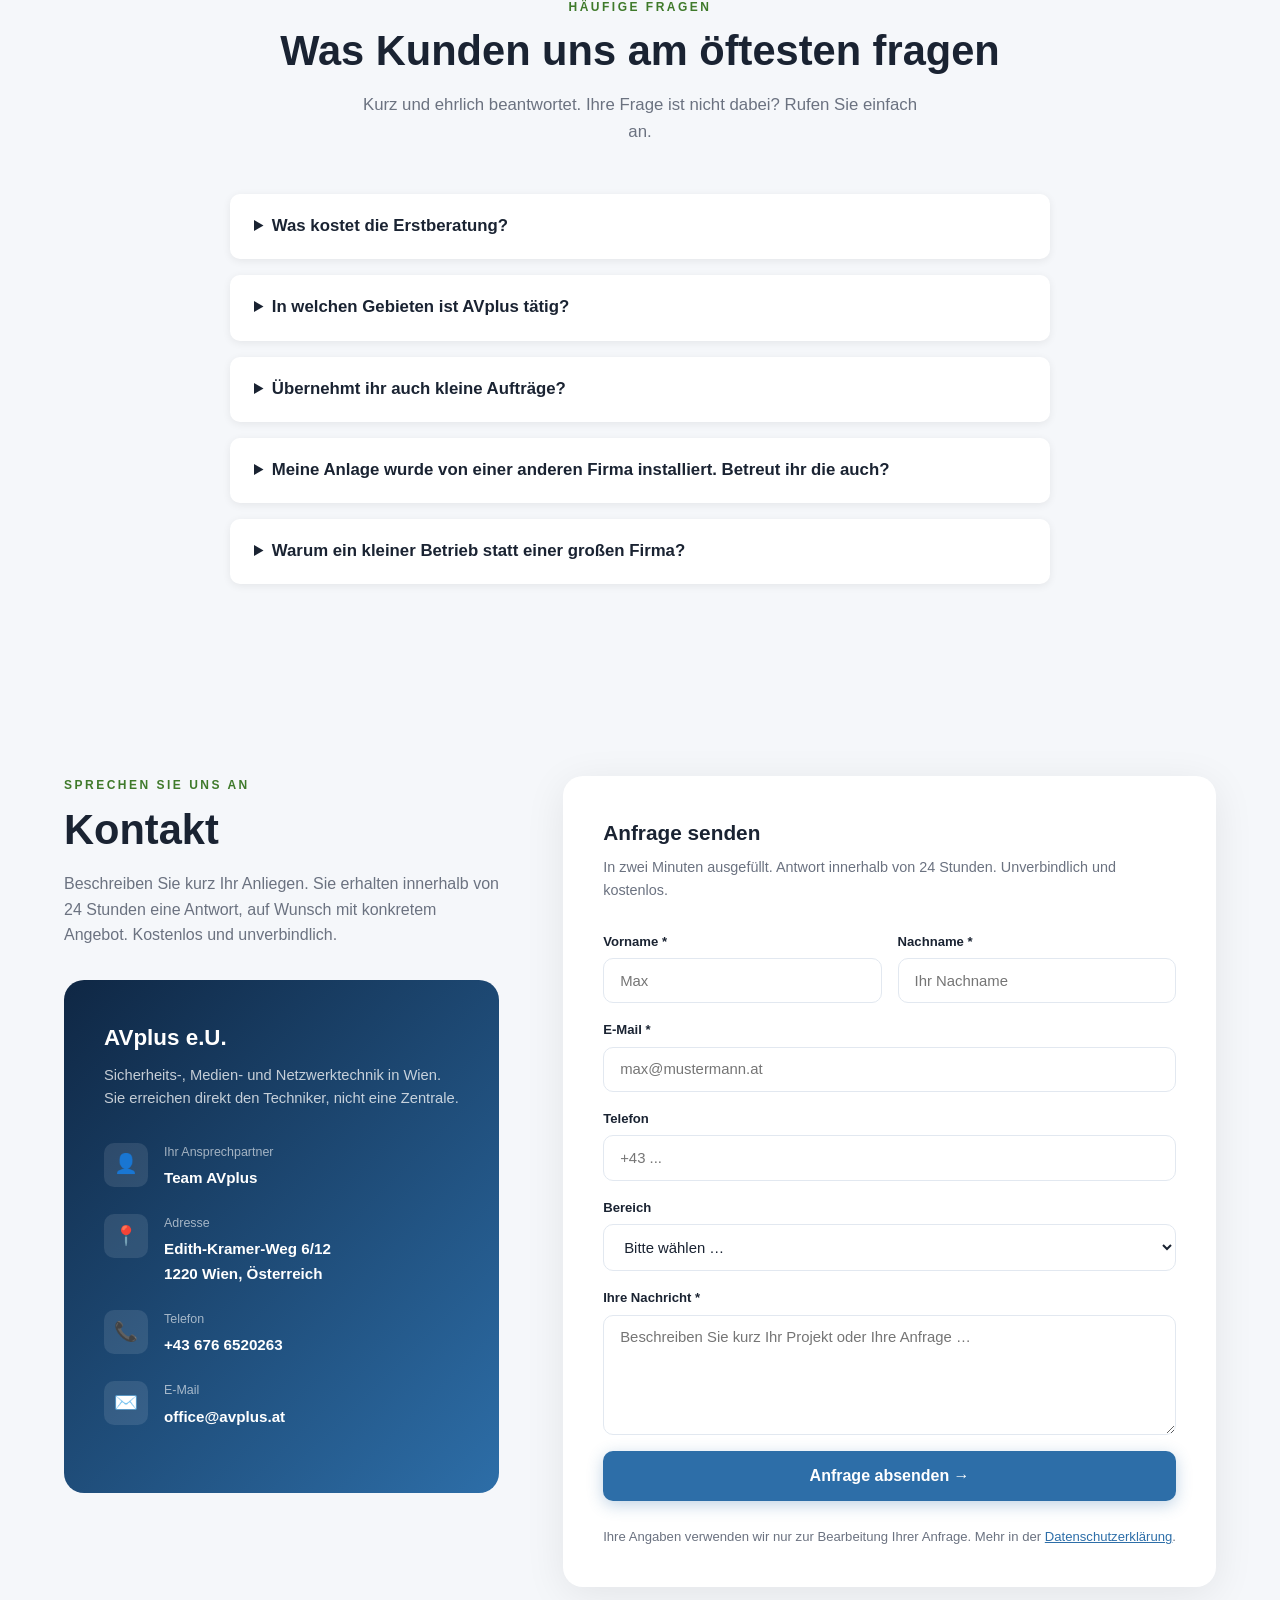
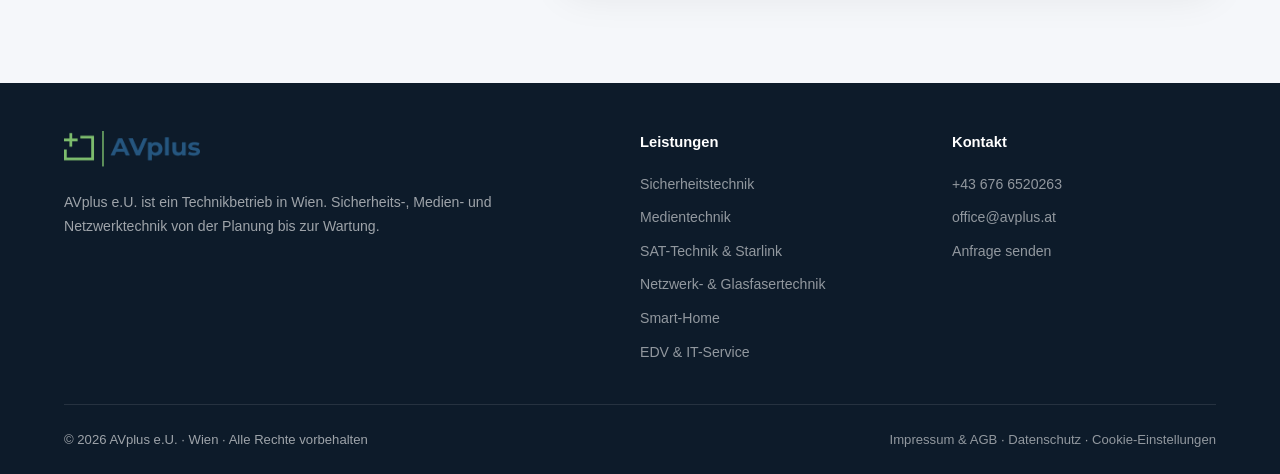
==== commit afe21583: "Startseite: Einsatzgebiet im Hero, Starlink/SAT als erste Leistung; Sicherheitstechnik: Anfrage-Knop" ====
--- a/index.html
+++ b/index.html
@@ -1207,7 +1207,7 @@
 
   <div class="hero-content">
     <h1>Technik, die <span>schützt</span> <br><em>und</em> <span>verbindet.</span></h1>
-    <p>Alarmanlage, Medientechnik, Glasfaser, Smart Home oder IT-Hilfe: AVplus plant, installiert und betreut Ihre komplette Technik. Für Zuhause, Unternehmen und Schulen in Wien. Ein Ansprechpartner statt fünf Firmen.</p>
+    <p>Alarmanlage, Medientechnik, Glasfaser, Smart Home oder IT-Hilfe: AVplus plant, installiert und betreut Ihre komplette Technik. Für Zuhause, Unternehmen und Schulen in Wien, Niederösterreich und Burgenland. Ein Ansprechpartner statt fünf Firmen.</p>
     <div class="hero-btns">
       <a href="#kontakt" class="btn-hero">Kostenloses Erstgespräch</a>
       <a href="#leistungen" class="btn-ghost">Unsere Leistungen</a>
@@ -1262,14 +1262,29 @@
   </div>
 
   <div class="leistungen-grid">
-    <a href="/sicherheitstechnik" class="l-card reveal delay-1">
+    <a href="/ucc" class="l-card reveal delay-1">
+      <div class="l-card-img">
+        <img loading="lazy" decoding="async" width="1600" height="900" src="bilder/starlink-wien.webp" alt="Starlink Montage Wien – Techniker installiert Starlink-Antenne auf Dach mit Wiener Skyline, AVplus e.U." />
+        <div class="img-overlay"></div>
+      </div>
+      <div class="l-card-body">
+        <h3>Starlink & Sat-Technik</h3>
+        <p>Schlechter Empfang oder kein schnelles Internet am Standort? Sat-Anlagen und Starlink-Terminals. Professionell montiert, präzise ausgerichtet und startklar übergeben.</p>
+        <div class="l-card-footer">
+          <span>Mehr erfahren</span>
+          <div class="l-card-arrow">→</div>
+        </div>
+      </div>
+    </a>
+
+    <a href="/sicherheitstechnik" class="l-card reveal delay-2">
       <div class="l-card-img">
         <img loading="lazy" decoding="async" width="1536" height="1024" src="bilder/sicherheit-collage.webp" alt="Sicherheitstechnik Wien – Ajax Alarmanlage, Videoüberwachung und Zutrittskontrolle von AVplus e.U." />
         <div class="img-overlay"></div>
       </div>
       <div class="l-card-body">
         <h3>Sicherheitstechnik</h3>
-        <p>Sie möchten Ihr Zuhause oder Geschäft zuverlässig schützen? Alarmanlage, Videoüberwachung und Zutrittskontrolle. Geplant und montiert vom zertifizierten Fachbetrieb.</p>
+        <p>Sie möchten Ihr Zuhause oder Geschäft zuverlässig schützen? Alarmanlage, Videoüberwachung und Zutrittskontrolle. Geplant und montiert vom Fachbetrieb.</p>
         <div class="l-card-footer">
           <span>Mehr erfahren</span>
           <div class="l-card-arrow">→</div>
@@ -1277,7 +1292,7 @@
       </div>
     </a>
 
-    <a href="/medientechnik" class="l-card reveal delay-2">
+    <a href="/medientechnik" class="l-card reveal delay-3">
       <div class="l-card-img">
         <img loading="lazy" decoding="async" width="1200" height="800" src="bilder/medientechnik-konferenzraum-avplus.webp" alt="Medientechnik Wien – TV-Montage, Displays und Digital Signage von AVplus e.U." />
         <div class="img-overlay"></div>
@@ -1292,21 +1307,6 @@
       </div>
     </a>
 
-
-    <a href="/ucc" class="l-card reveal delay-3">
-      <div class="l-card-img">
-        <img loading="lazy" decoding="async" width="1600" height="900" src="bilder/starlink-wien.webp" alt="Starlink Montage Wien – Techniker installiert Starlink-Antenne auf Dach mit Wiener Skyline, AVplus e.U." />
-        <div class="img-overlay"></div>
-      </div>
-      <div class="l-card-body">
-        <h3>Starlink & Sat-Technik</h3>
-        <p>Schlechter Empfang oder kein schnelles Internet am Standort? Sat-Anlagen und Starlink-Terminals. Professionell montiert, präzise ausgerichtet und startklar übergeben.</p>
-        <div class="l-card-footer">
-          <span>Mehr erfahren</span>
-          <div class="l-card-arrow">→</div>
-        </div>
-      </div>
-    </a>
 
     <a href="/lwl" class="l-card reveal delay-4">
       <div class="l-card-img">
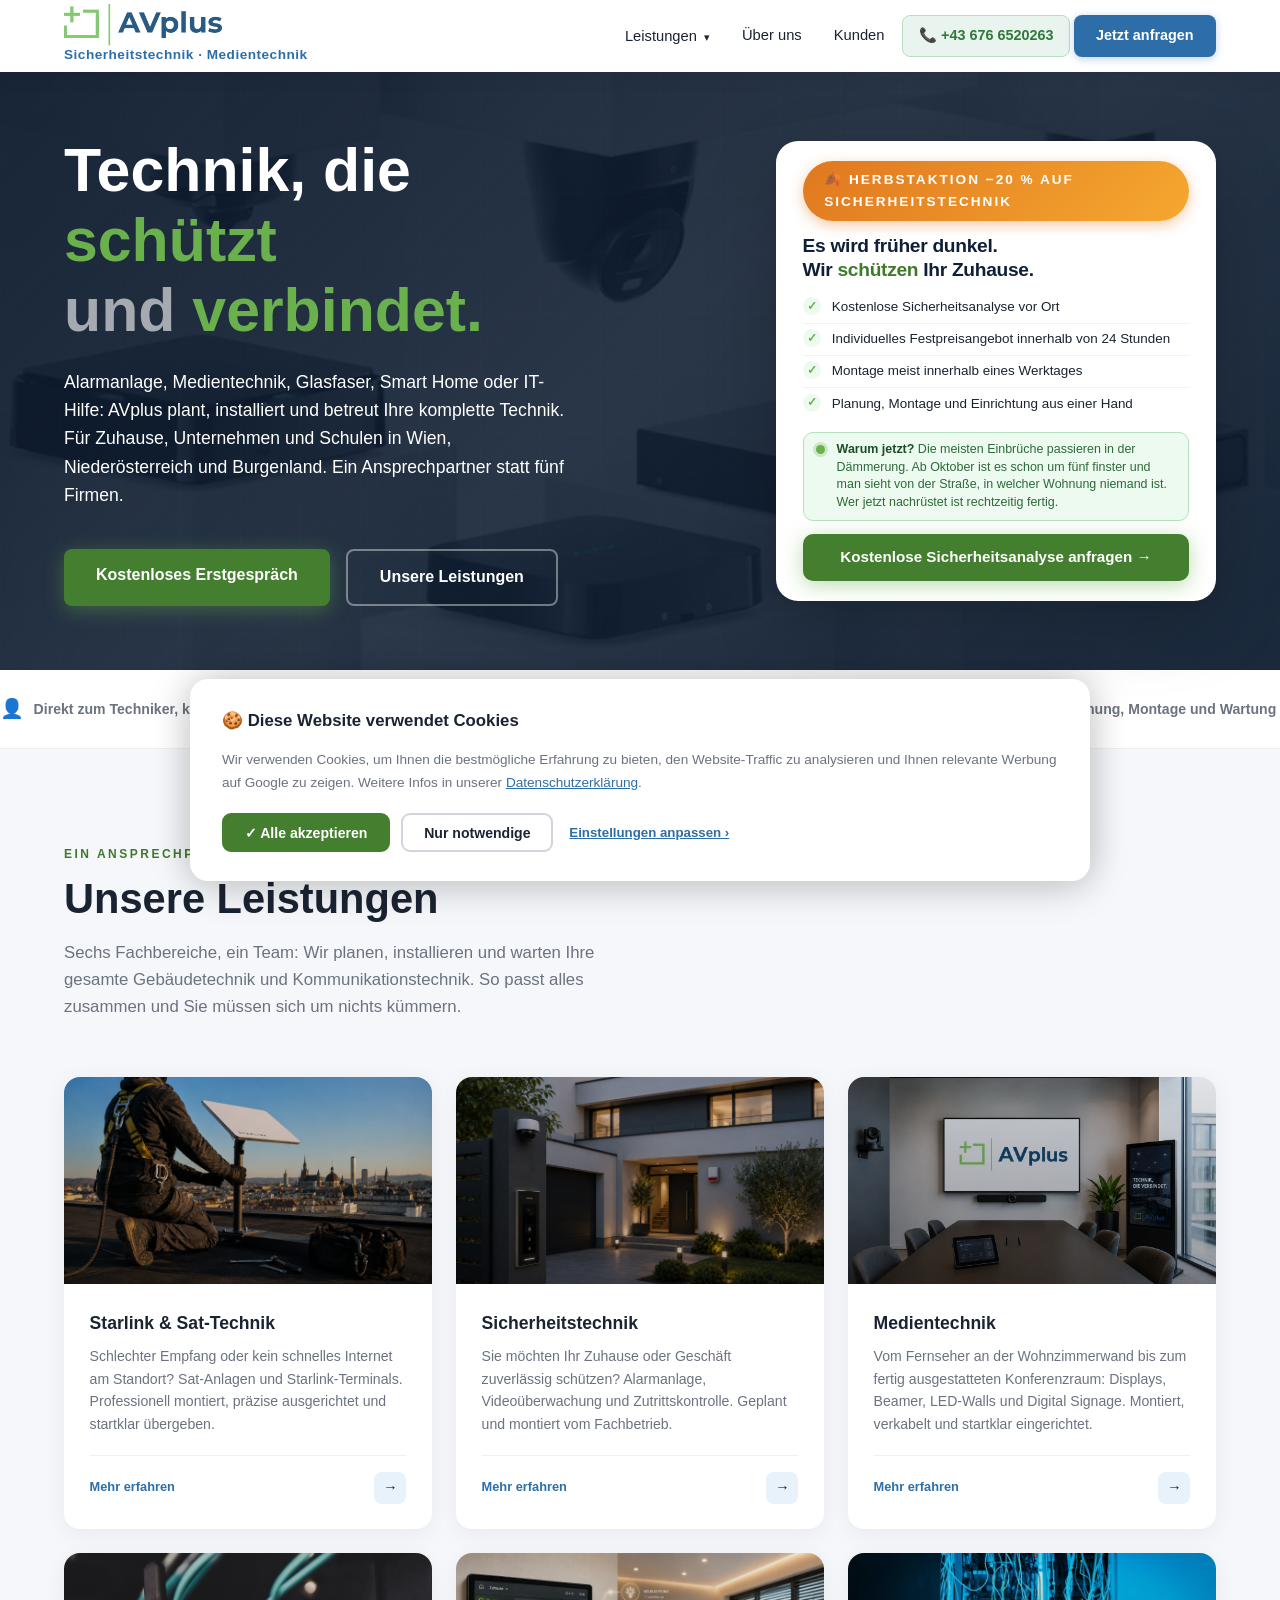
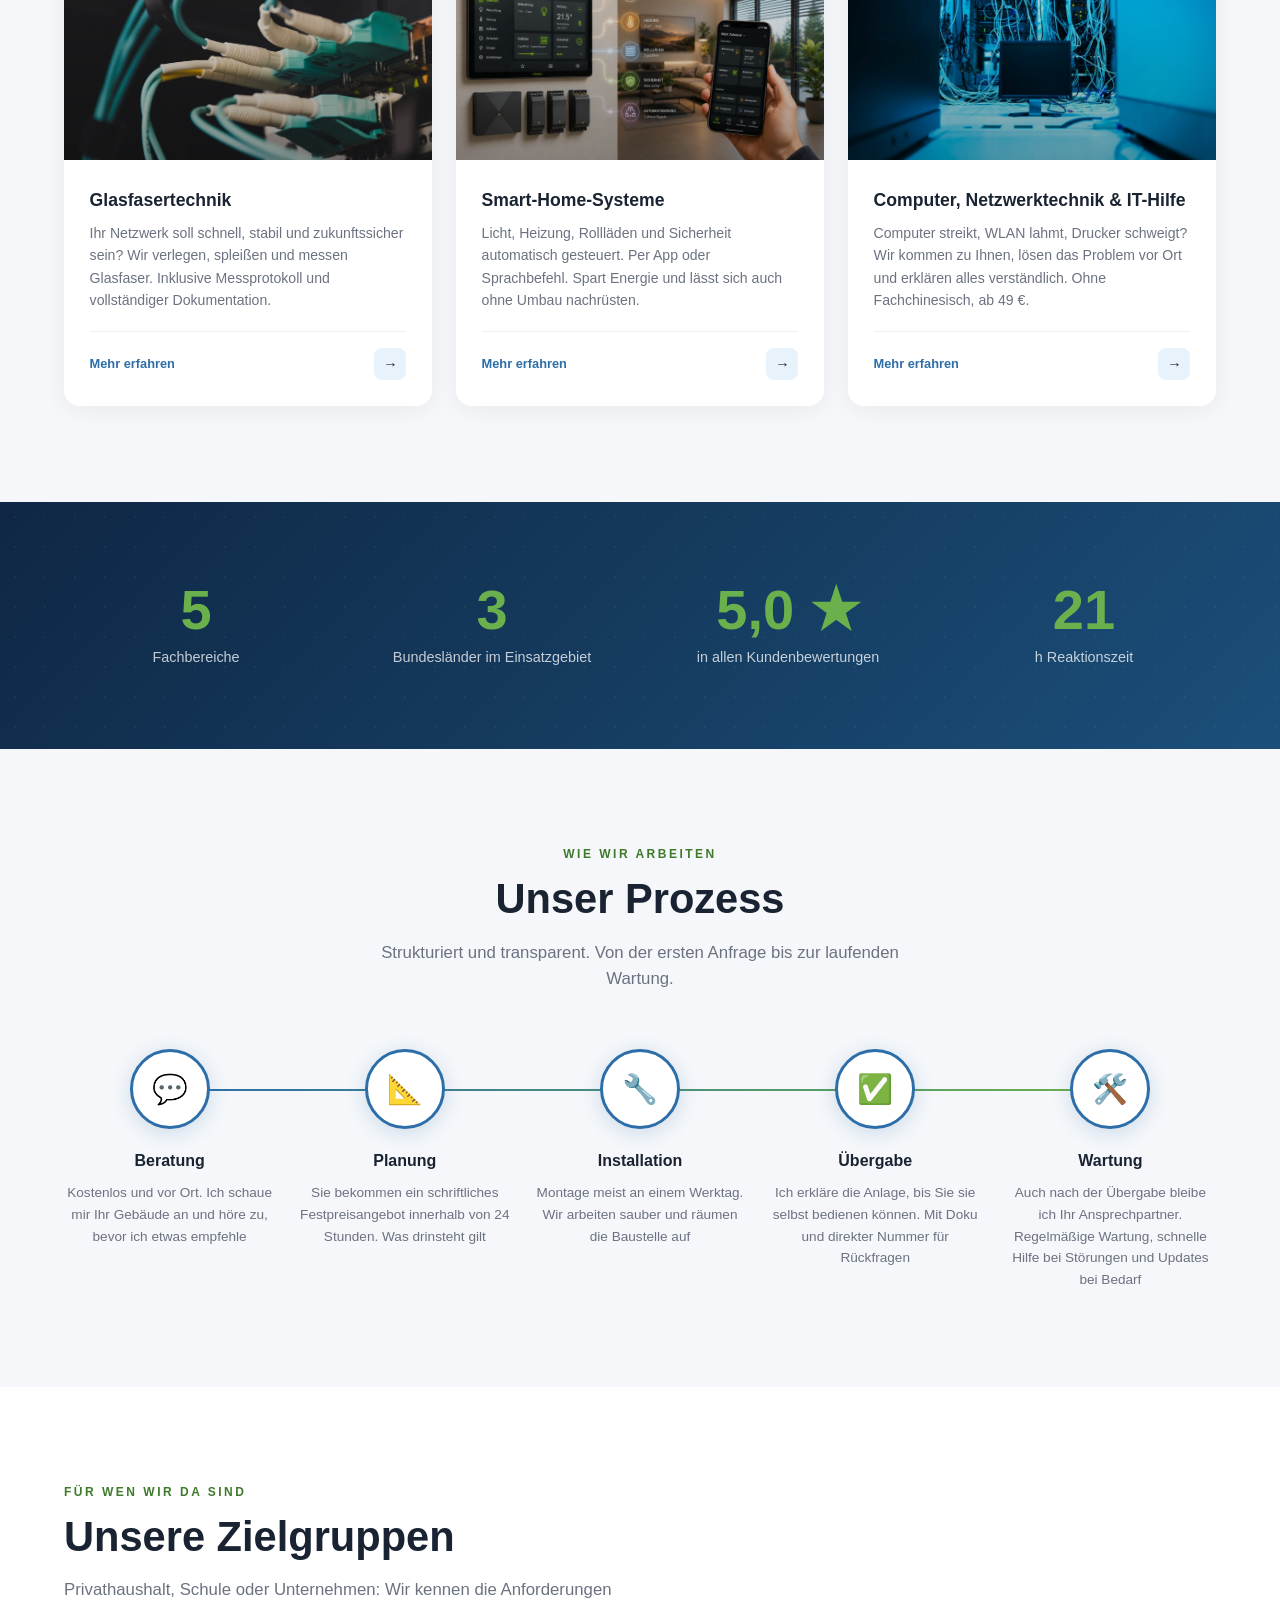
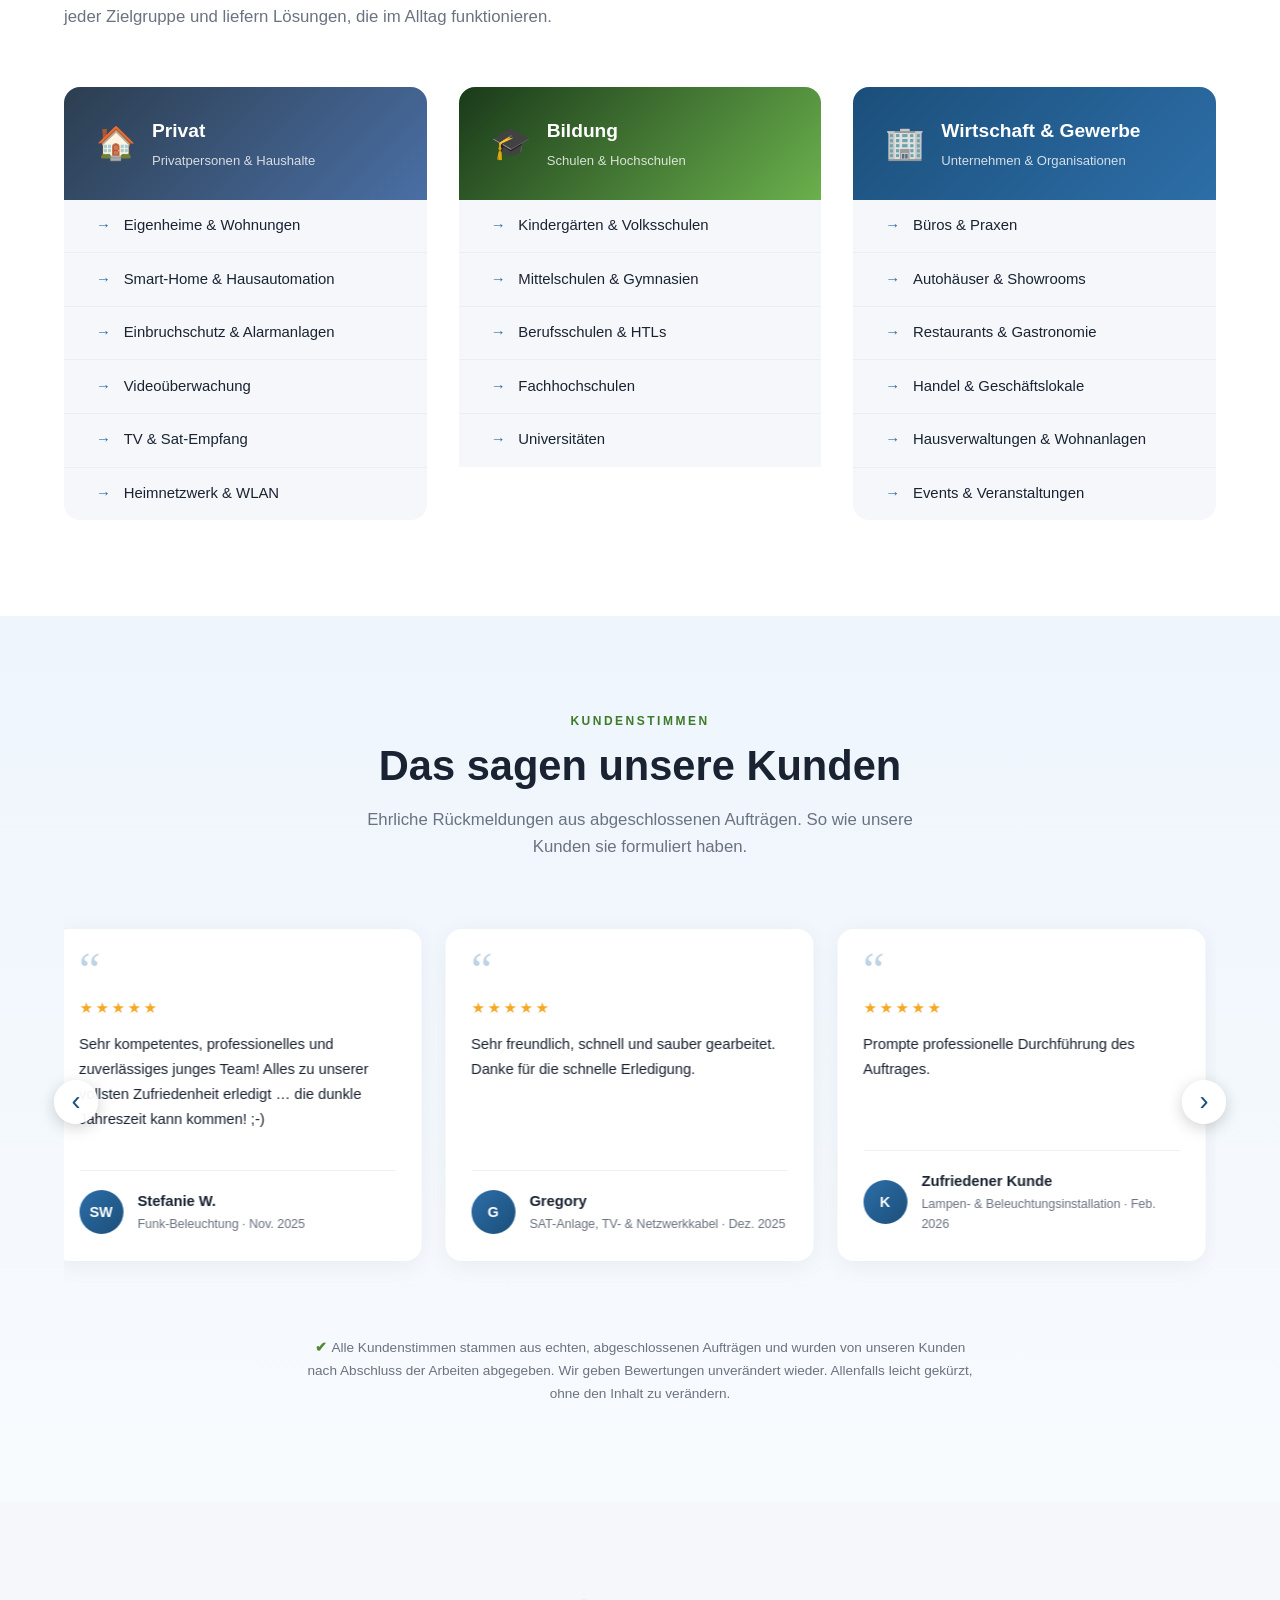
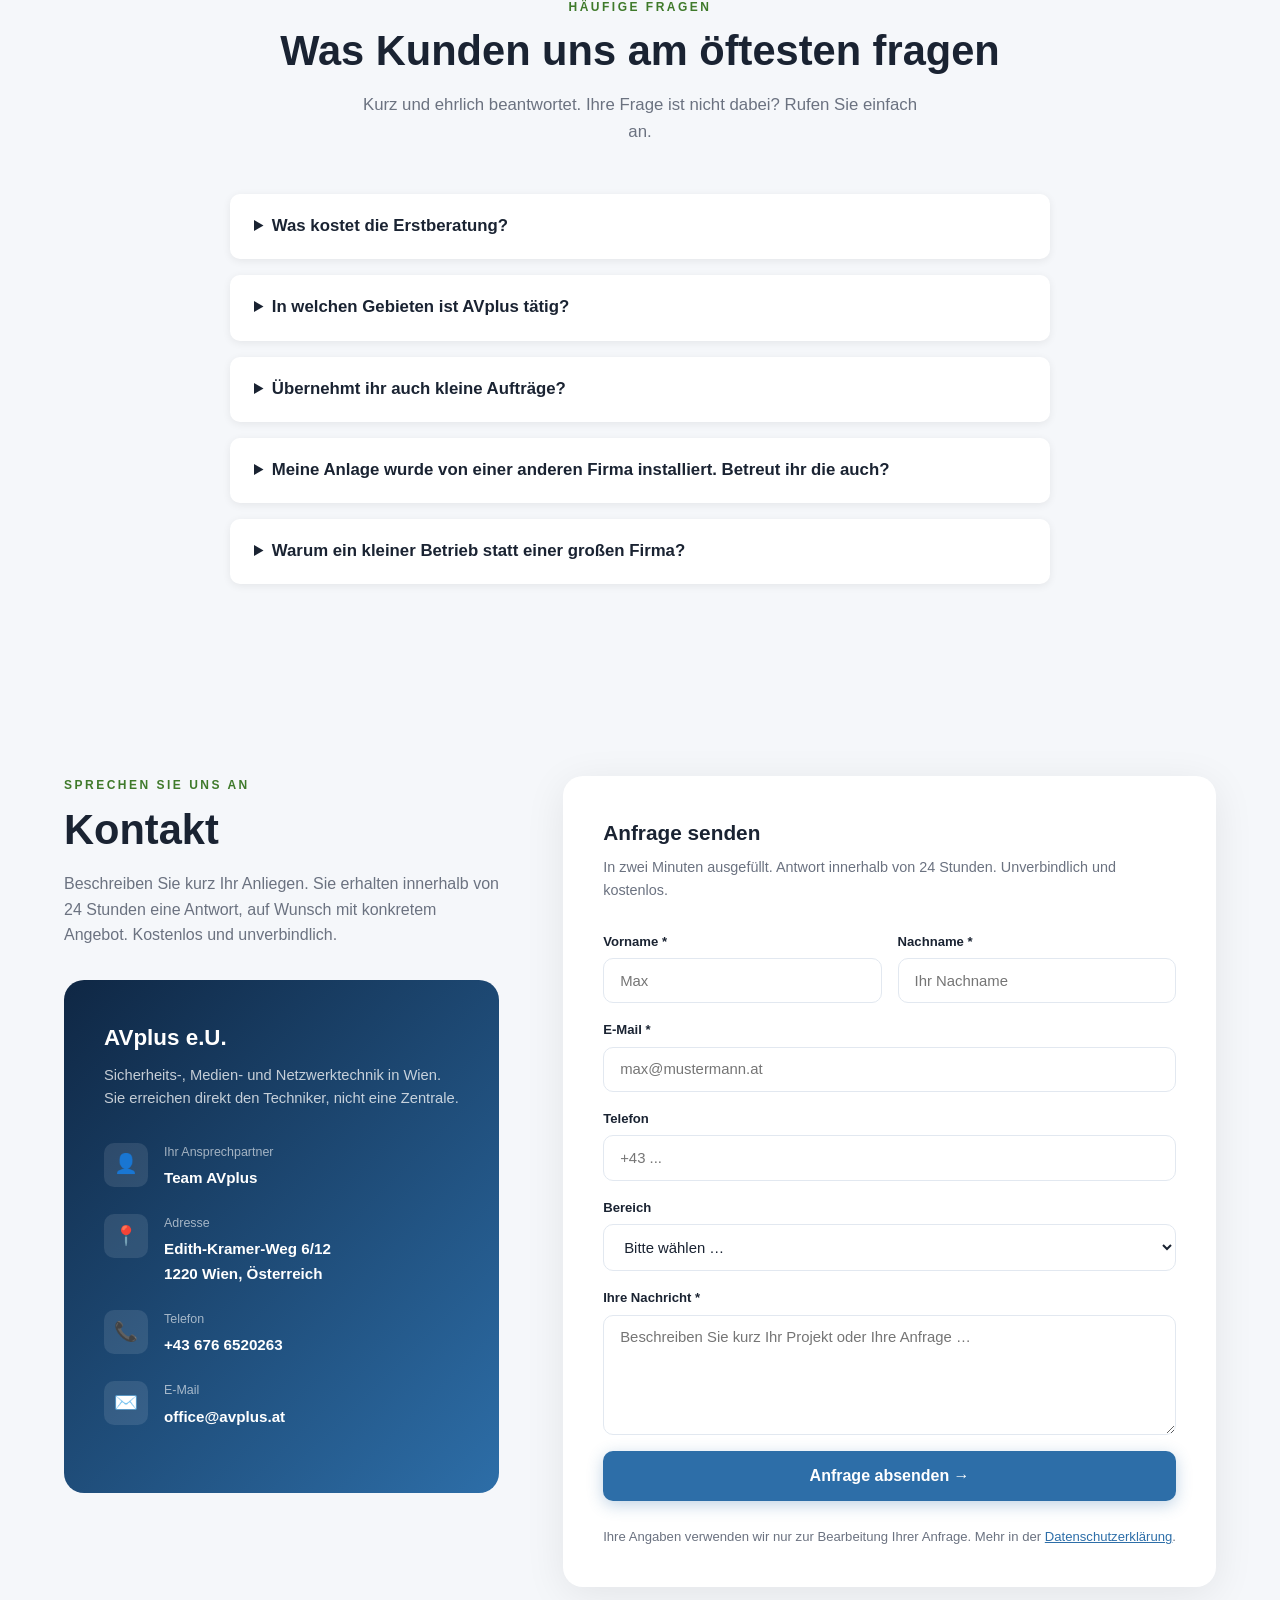
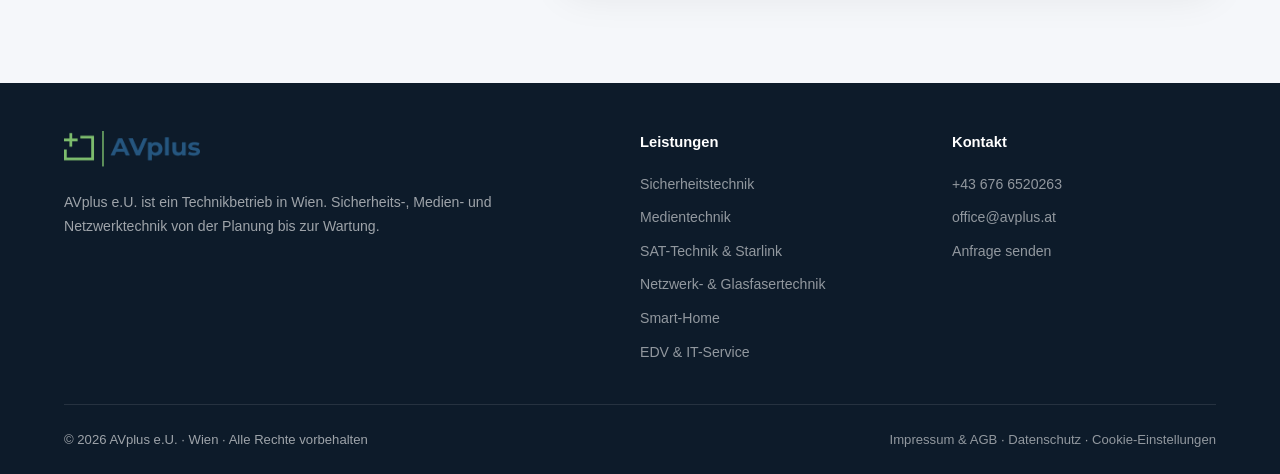
==== commit 88f659b1: "Garantie-Aussage entfernt (Zahlenleisten: Einsatzgebiet), Gewährleistung als FAQ auf /ucc Co-Authore" ====
--- a/index.html
+++ b/index.html
@@ -1224,7 +1224,7 @@
         <li>Kostenlose Sicherheitsanalyse vor Ort</li>
         <li>Individuelles Festpreisangebot innerhalb von 24 Stunden</li>
         <li>Montage meist innerhalb eines Werktages</li>
-        <li>2 Jahre Garantie auf alle Systeme</li>
+        <li>Planung, Montage und Einrichtung aus einer Hand</li>
       </ul>
       <div class="promo-urgency">
         <span class="promo-live-dot"></span>
@@ -1363,8 +1363,8 @@
       <div class="zahl-label">Fachbereiche</div>
     </div>
     <div class="zahl-item reveal delay-2">
-      <div class="zahl-num" data-count="2">0</div>
-      <div class="zahl-label">Jahre Garantie auf alle Systeme</div>
+      <div class="zahl-num" data-count="3">0</div>
+      <div class="zahl-label">Bundesländer im Einsatzgebiet</div>
     </div>
     <div class="zahl-item reveal delay-3">
       <div class="zahl-num">5,0 ★</div>
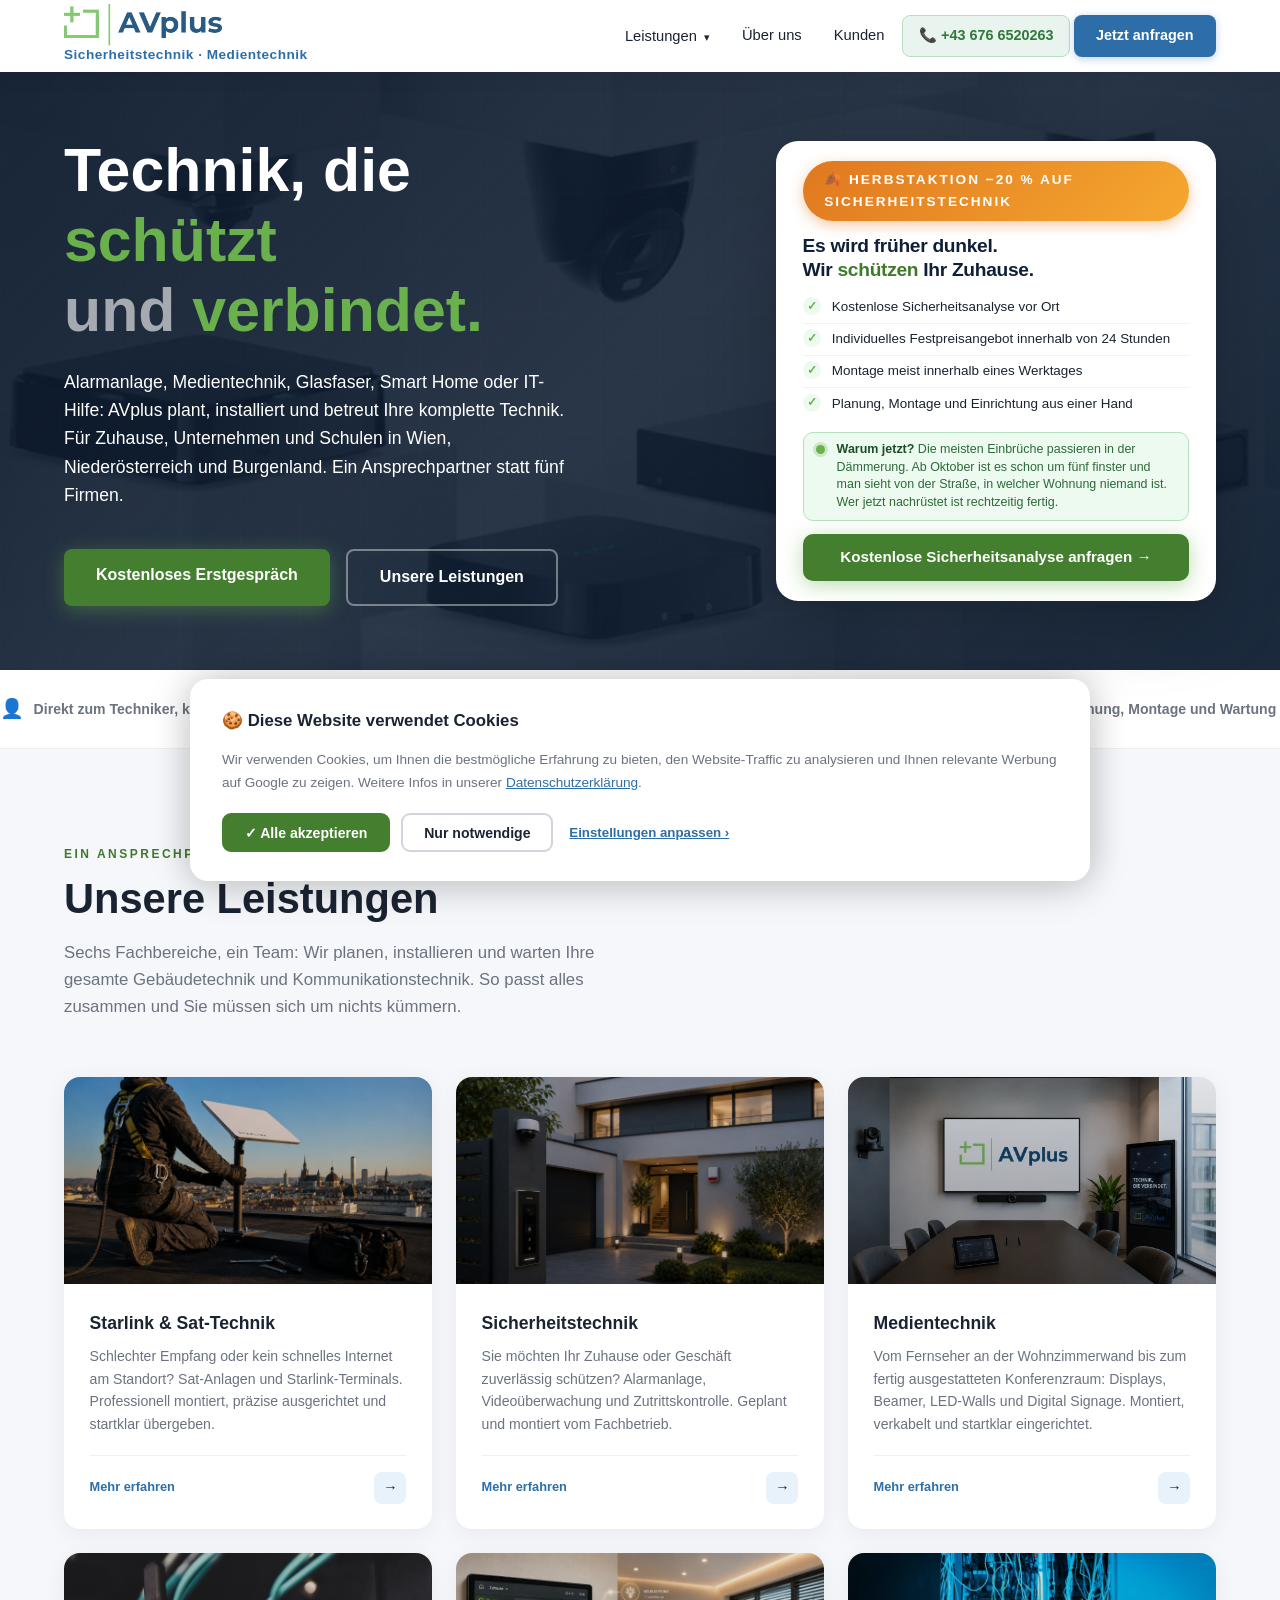
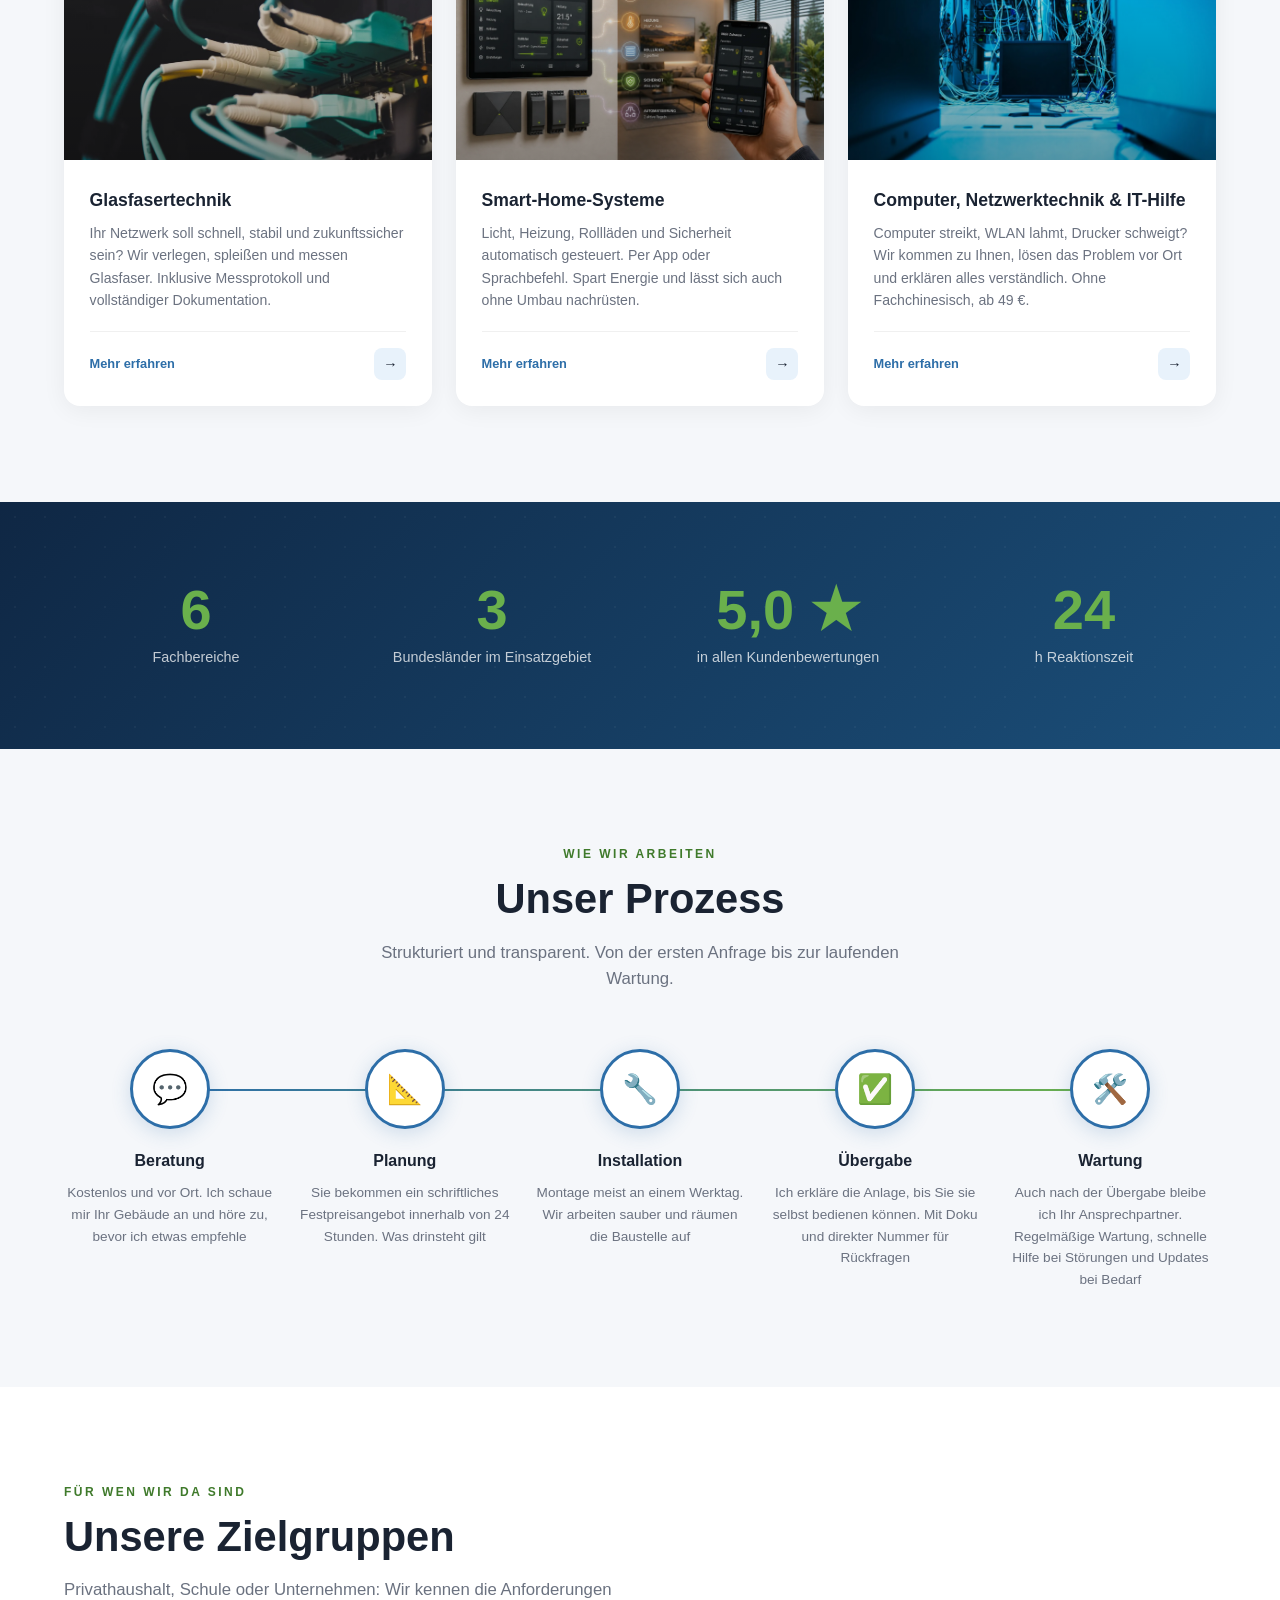
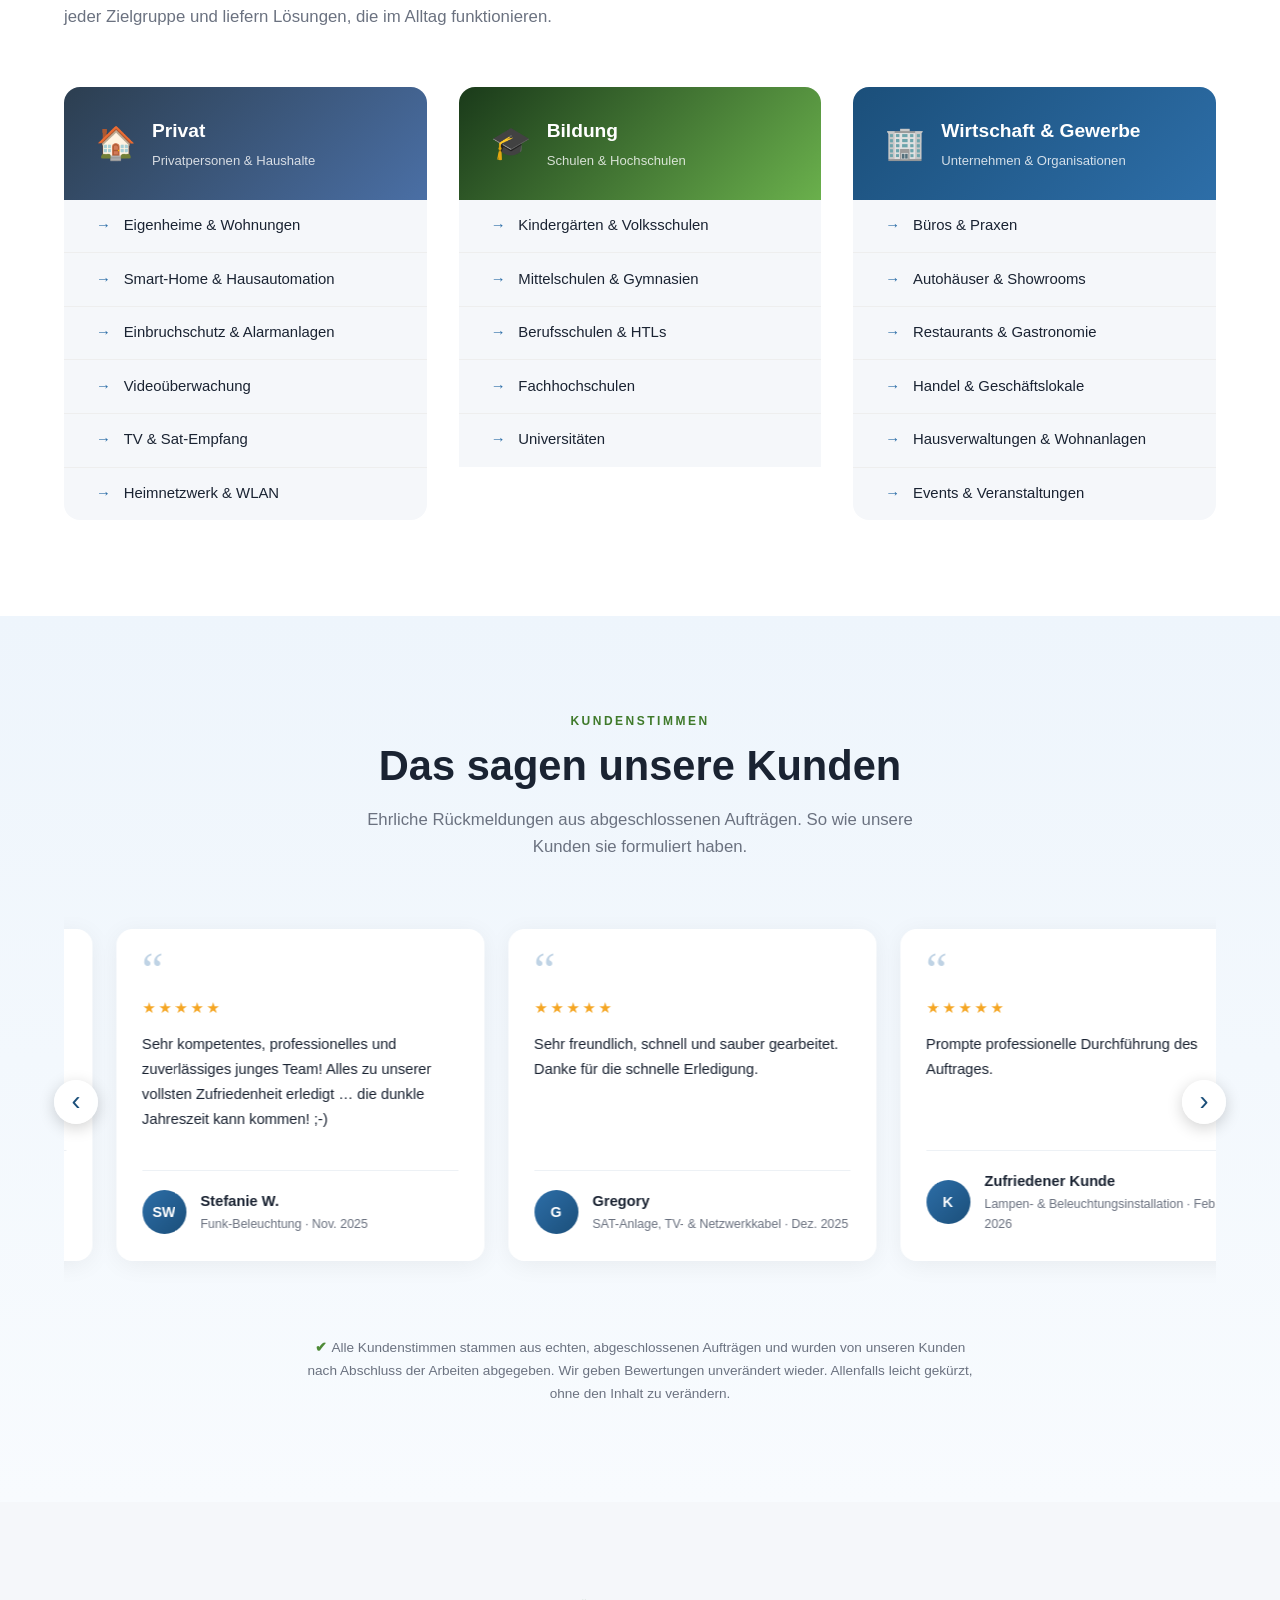
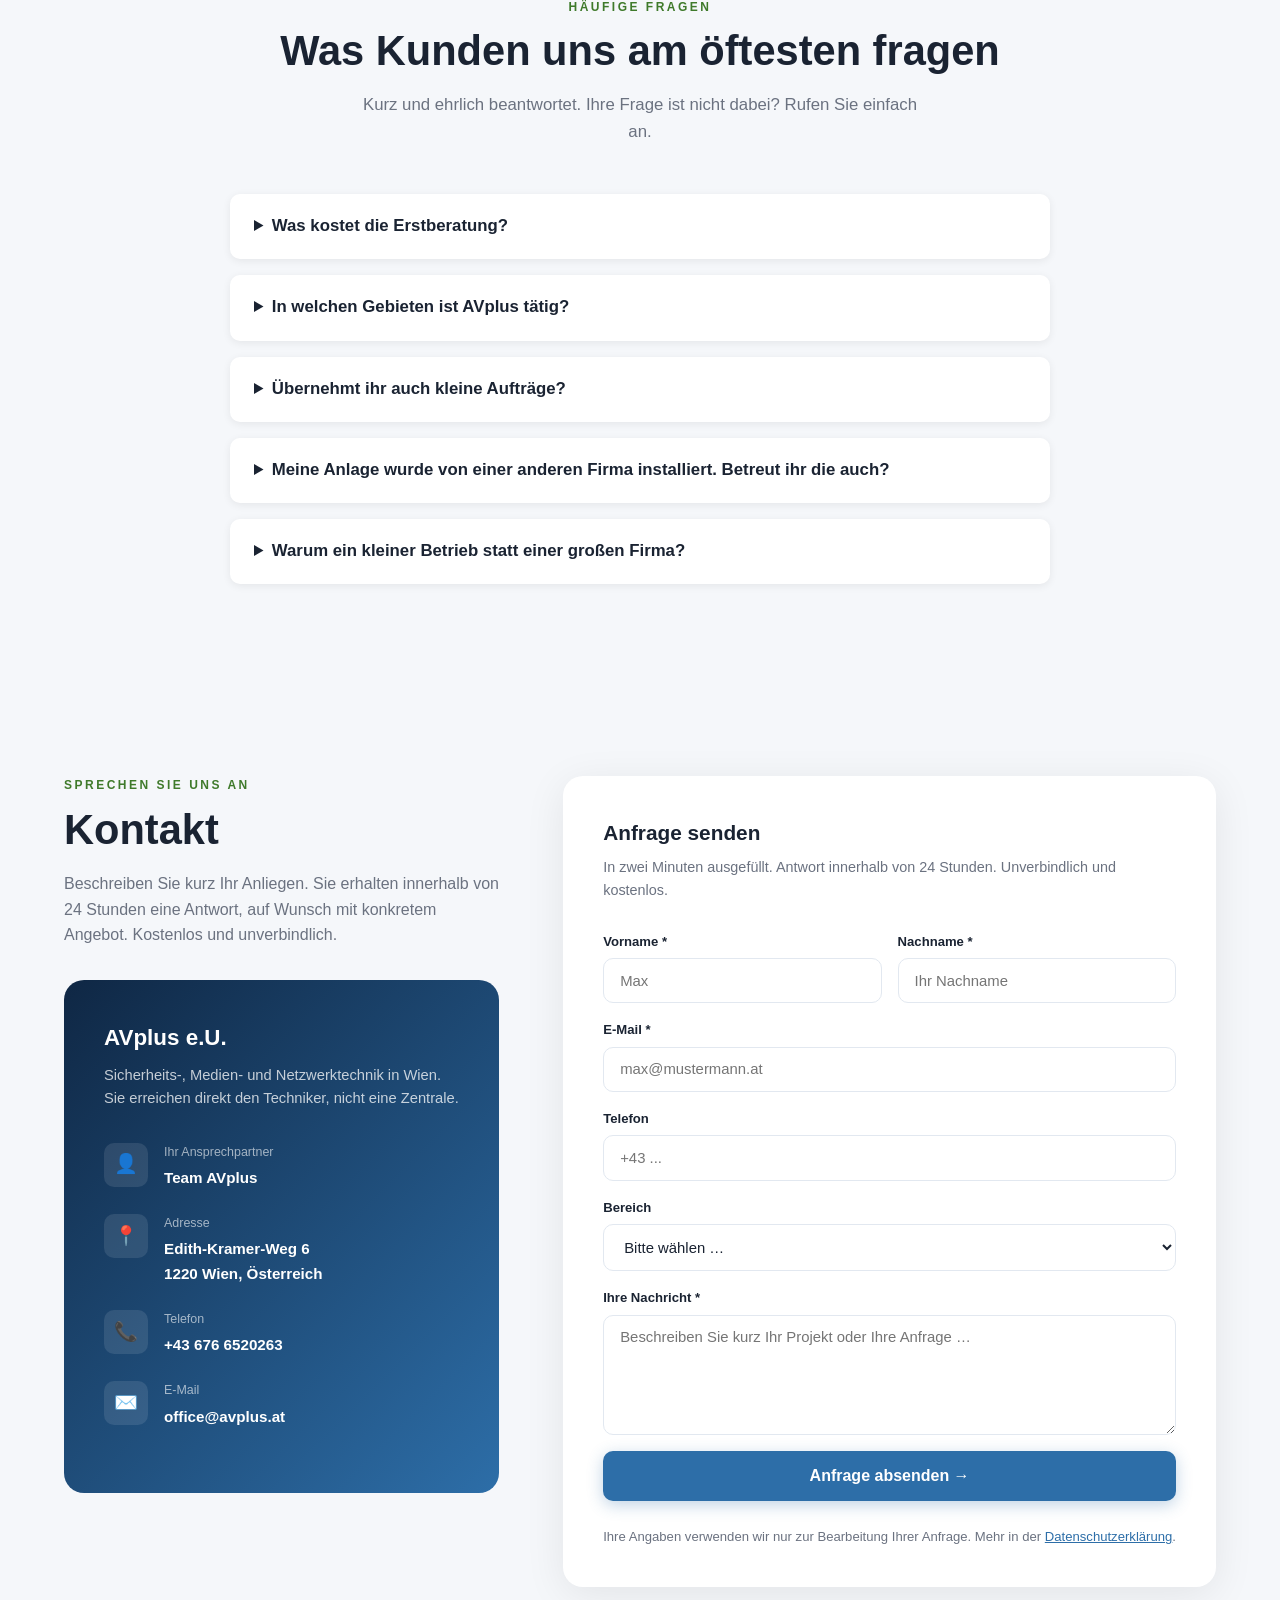
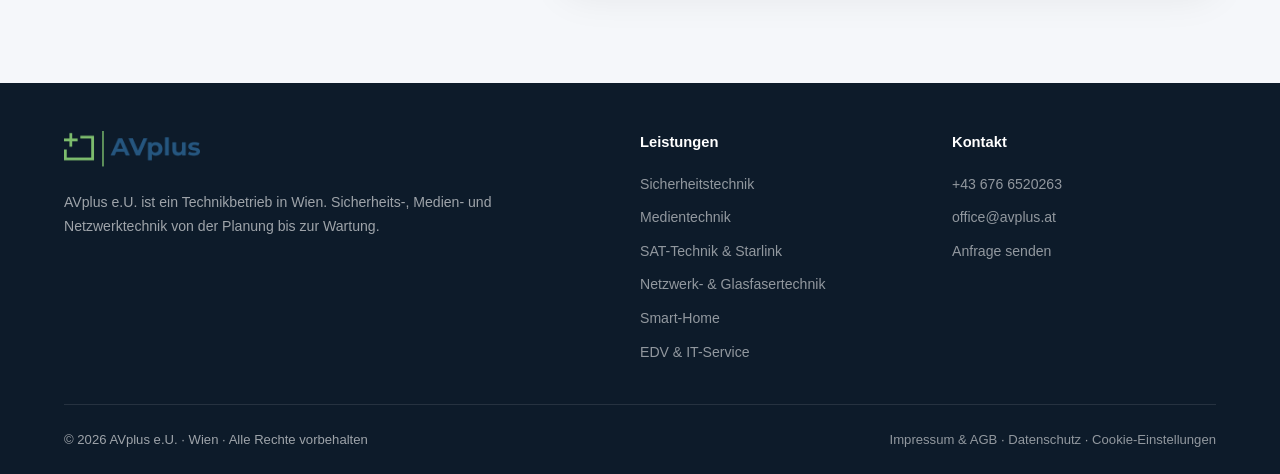
==== commit 881ac6e3: "Adresse: Türnummer auf Seiten und im Schema entfernt (Impressum bleibt vollständig) Co-Authored-By: " ====
--- a/index.html
+++ b/index.html
@@ -66,7 +66,7 @@
     "email": "office@avplus.at",
     "address": {
       "@type": "PostalAddress",
-      "streetAddress": "Edith-Kramer-Weg 6/12",
+      "streetAddress": "Edith-Kramer-Weg 6",
       "postalCode": "1220",
       "addressLocality": "Wien",
       "addressCountry": "AT"
@@ -1786,7 +1786,7 @@
           <div class="ki-icon">📍</div>
           <div>
             <div class="ki-label">Adresse</div>
-            <div class="ki-value">Edith-Kramer-Weg 6/12<br>1220 Wien, Österreich</div>
+            <div class="ki-value">Edith-Kramer-Weg 6<br>1220 Wien, Österreich</div>
           </div>
         </div>
         <div class="ki-item">
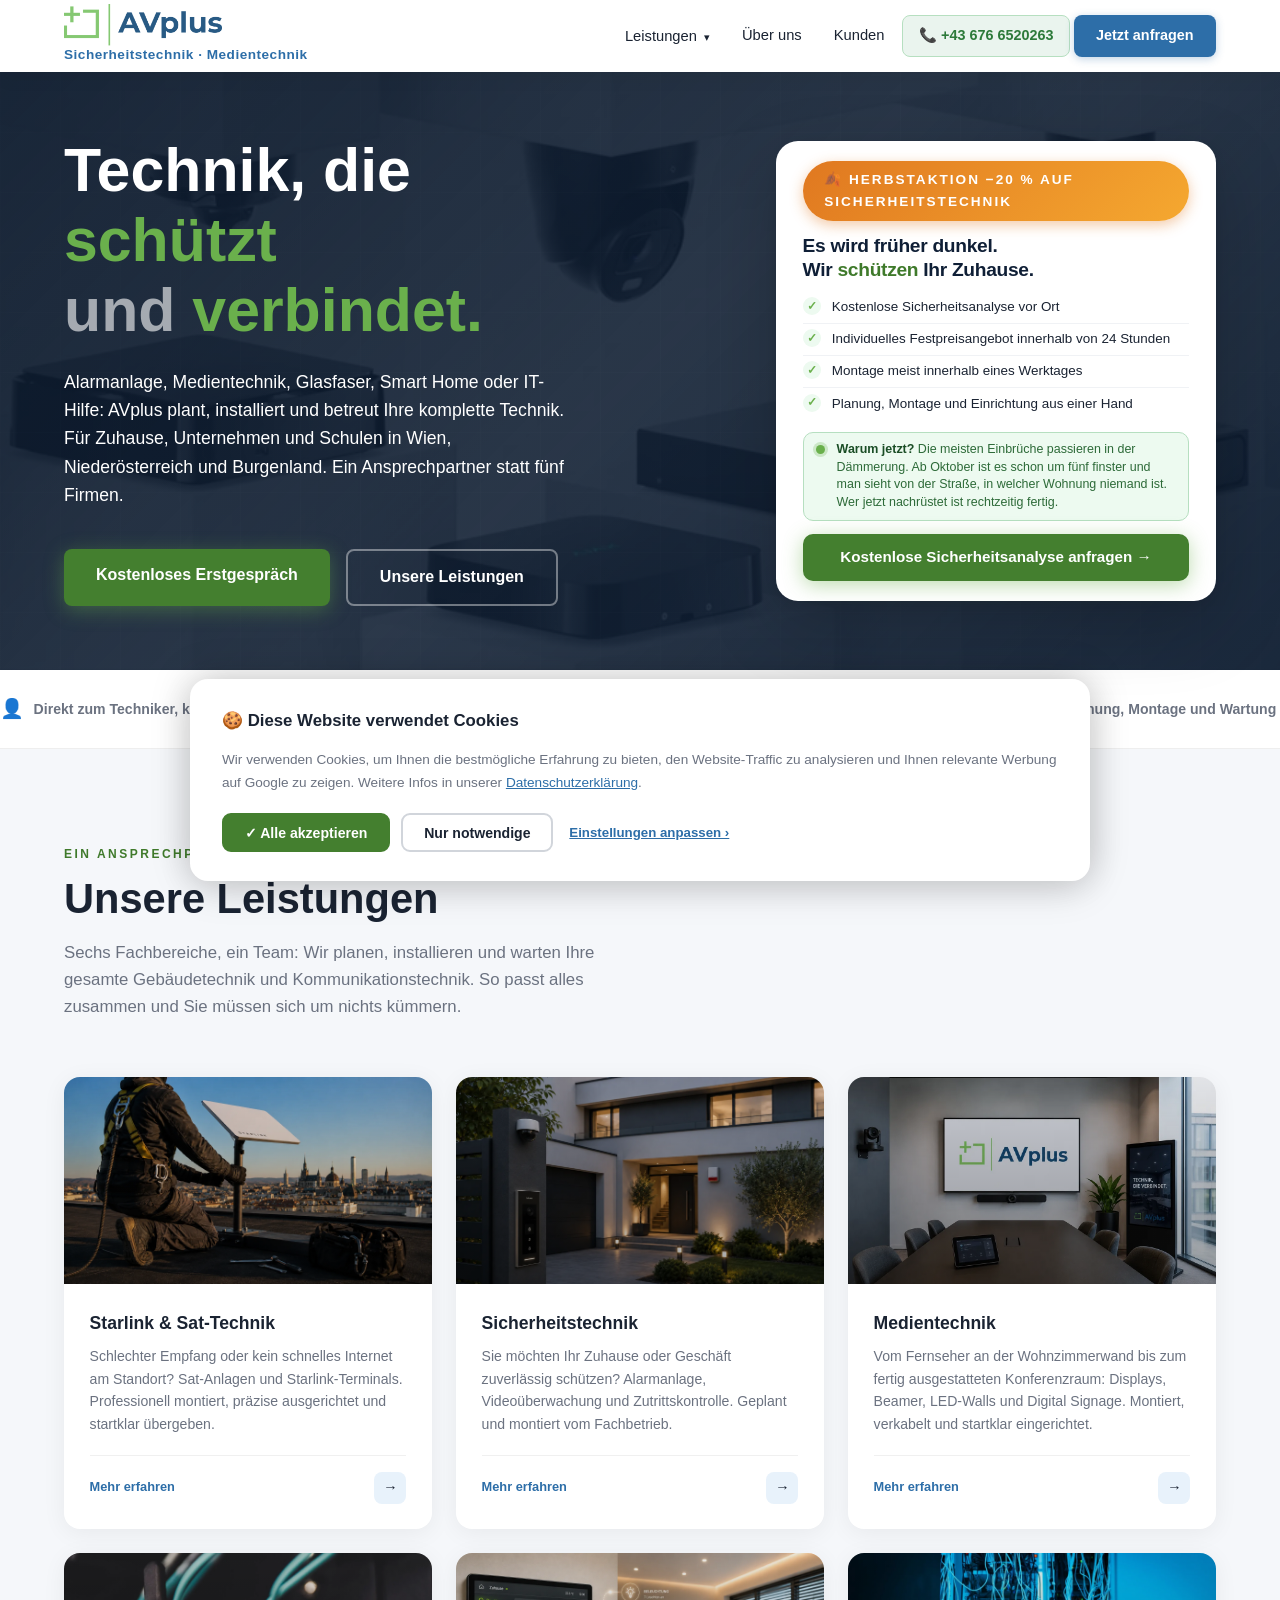
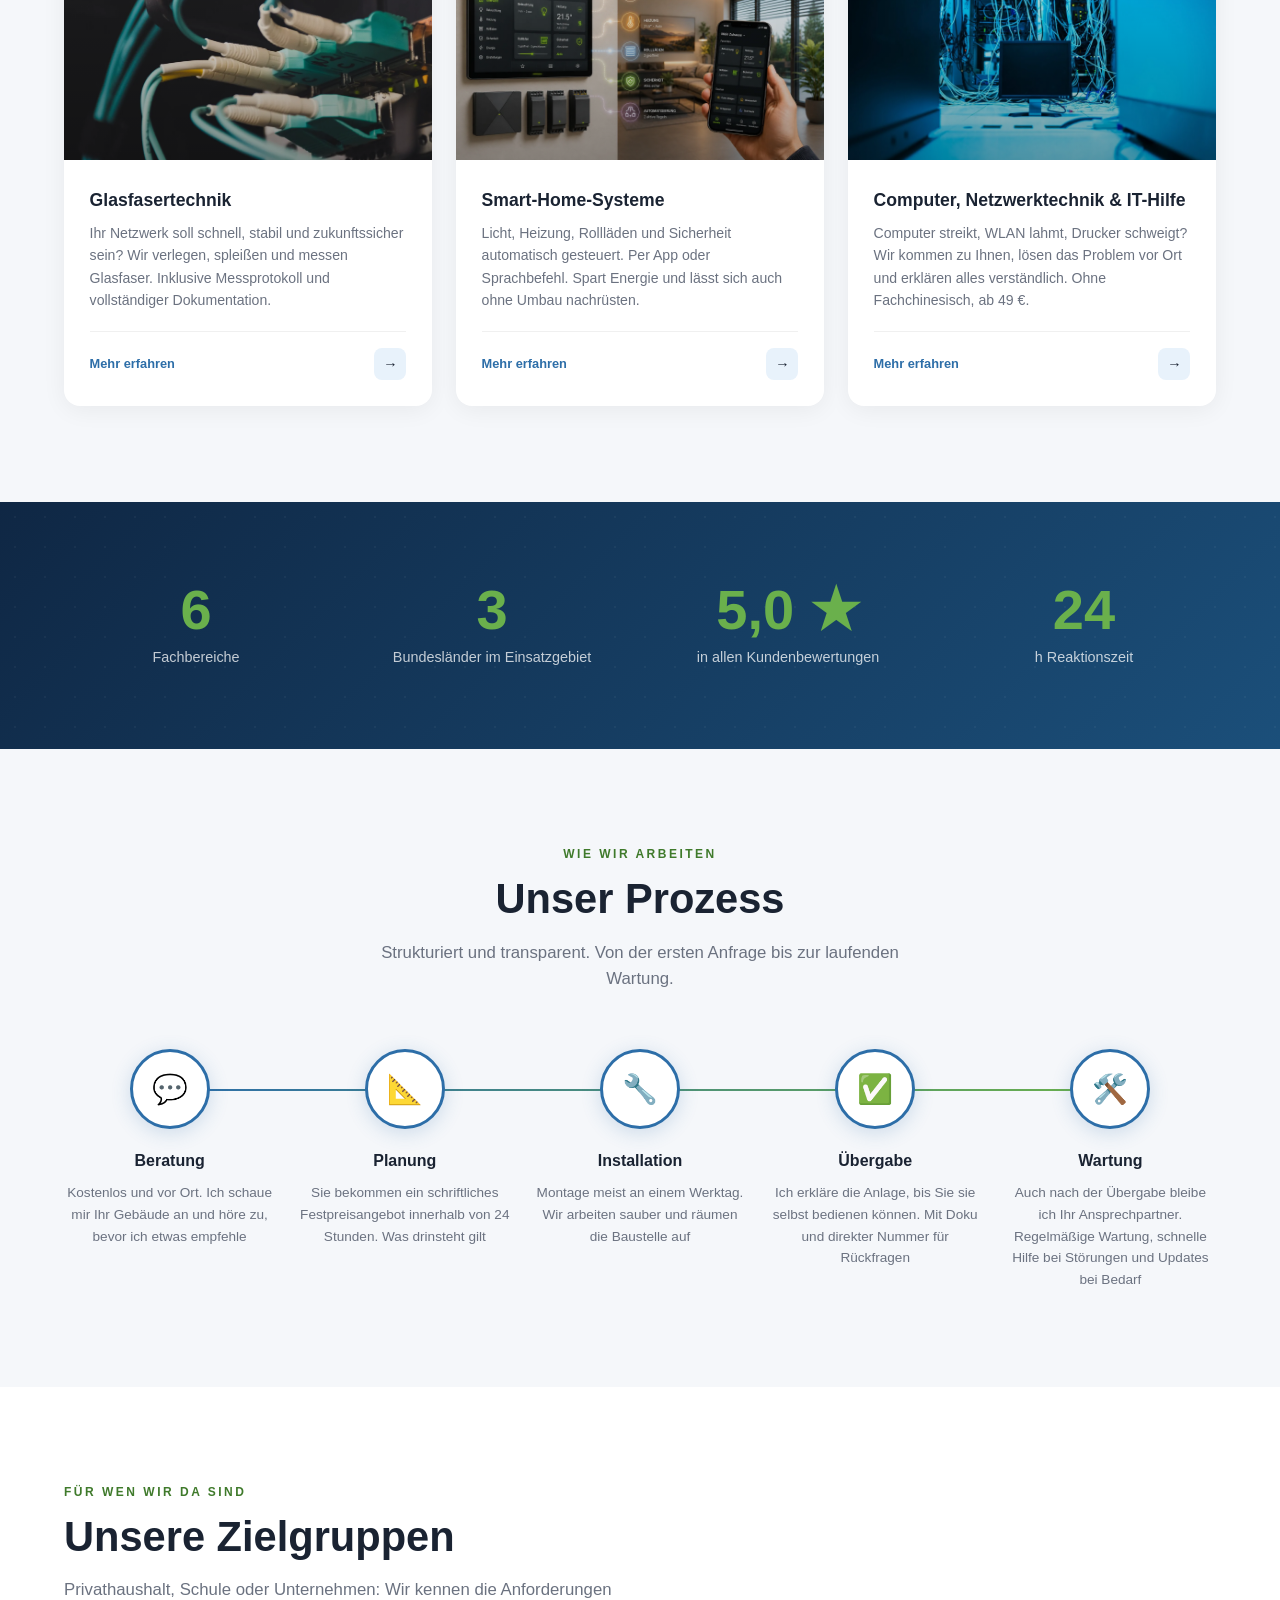
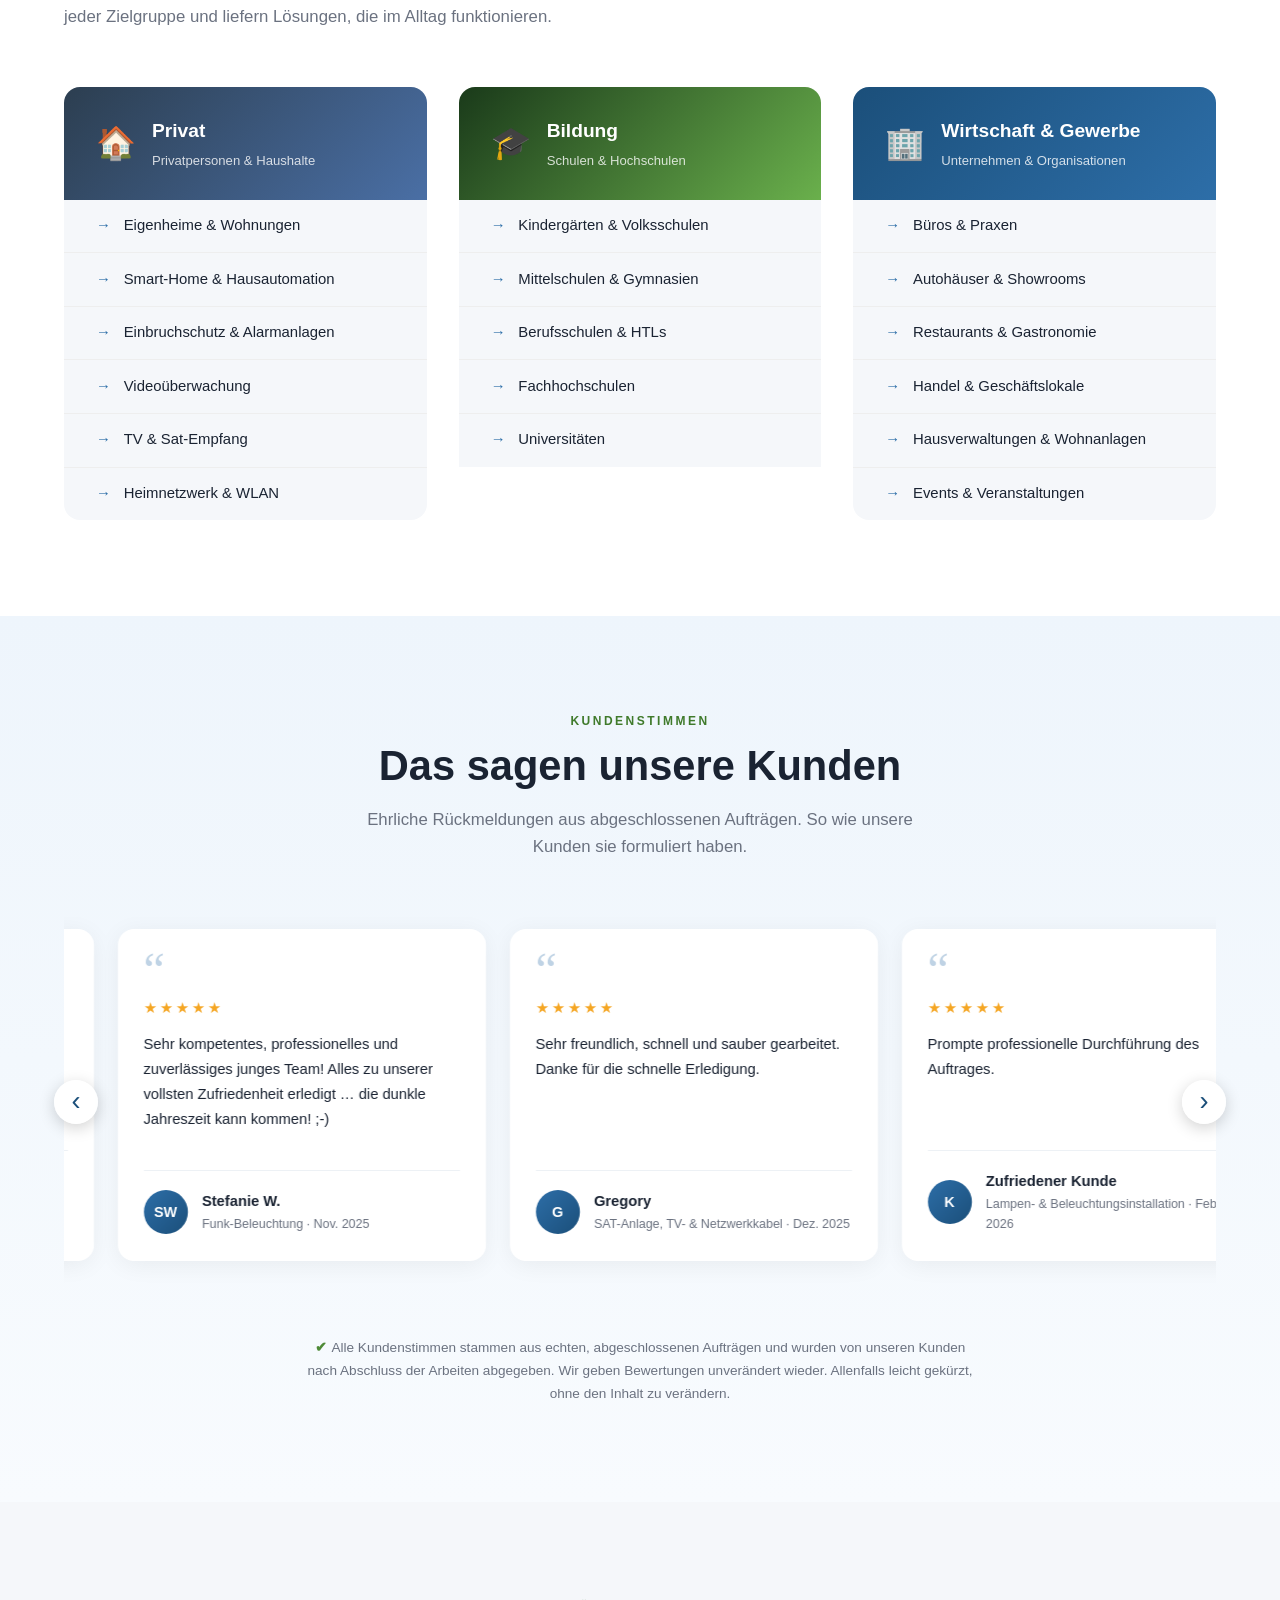
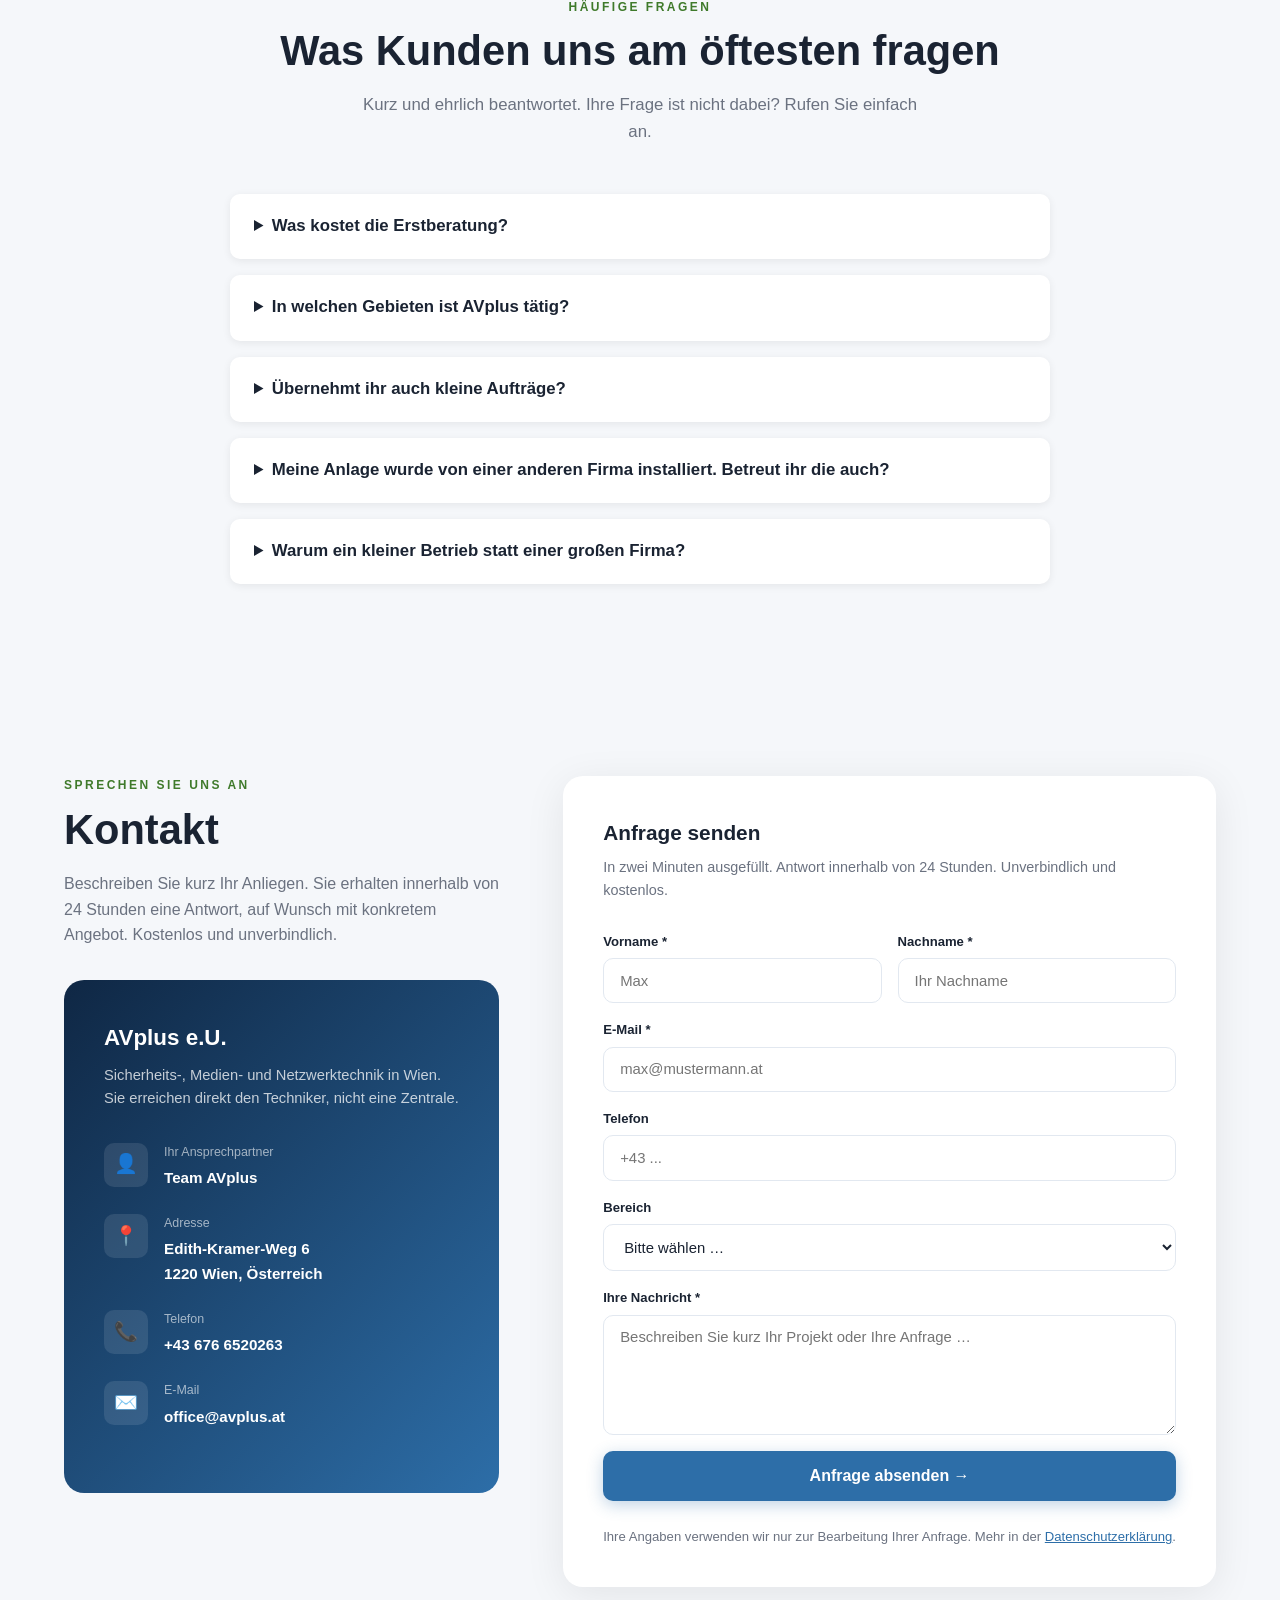
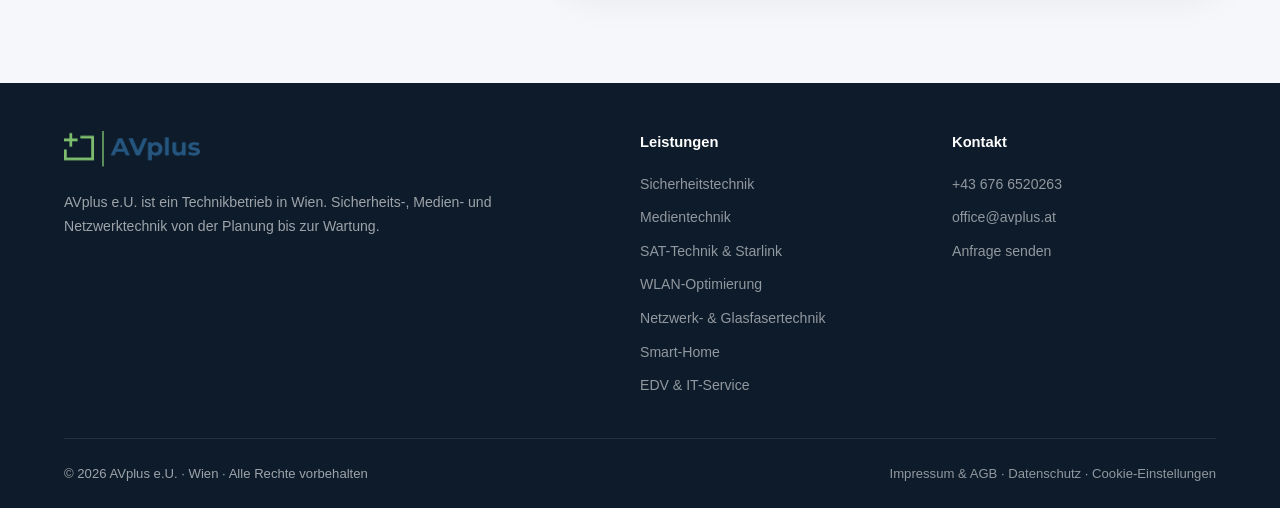
==== commit ef3d12f0: "Neue Seite /wlan (WLAN-Optimierung), im Menü und Fußbereich aller Seiten verlinkt - wlan.html: Selbs" ====
--- a/index.html
+++ b/index.html
@@ -1186,6 +1186,7 @@
         <a href="/sicherheitstechnik"><span class="di">🔒</span> Sicherheitstechnik</a>
         <a href="/medientechnik"><span class="di">📺</span> Medientechnik</a>
         <a href="/ucc"><span class="di">📡</span> SAT-Technik & Starlink</a>
+        <a href="/wlan"><span class="di">📶</span> WLAN-Optimierung</a>
         <a href="/lwl"><span class="di">🔗</span> Netzwerk- & Glasfasertechnik</a>
         <a href="/smarthome"><span class="di">🏠</span> Smart-Home</a>
         <a href="/edv"><span class="di">💻</span> EDV & IT-Service</a>
@@ -1873,6 +1874,7 @@
         <li><a href="/sicherheitstechnik">Sicherheitstechnik</a></li>
         <li><a href="/medientechnik">Medientechnik</a></li>
         <li><a href="/ucc">SAT-Technik & Starlink</a></li>
+        <li><a href="/wlan">WLAN-Optimierung</a></li>
         <li><a href="/lwl">Netzwerk- & Glasfasertechnik</a></li>
         <li><a href="/smarthome">Smart-Home</a></li>
         <li><a href="/edv">EDV & IT-Service</a></li>
